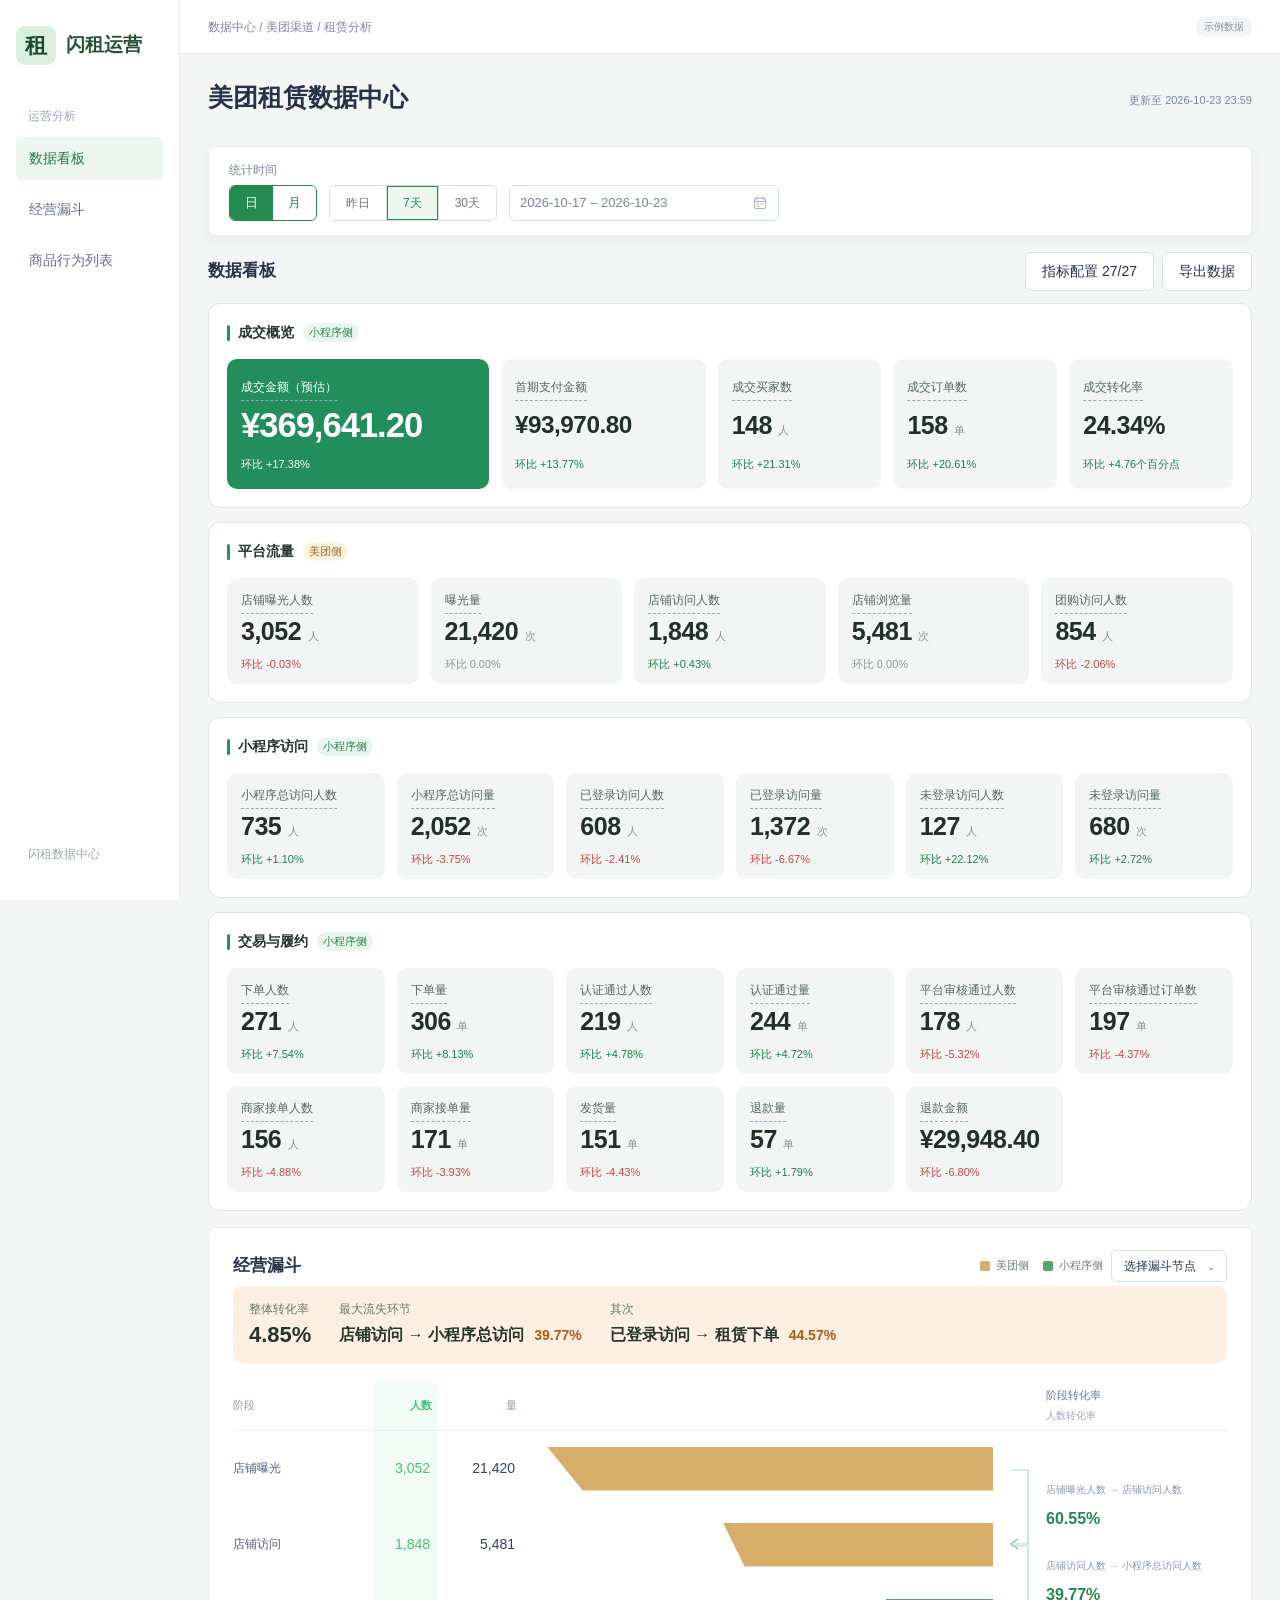
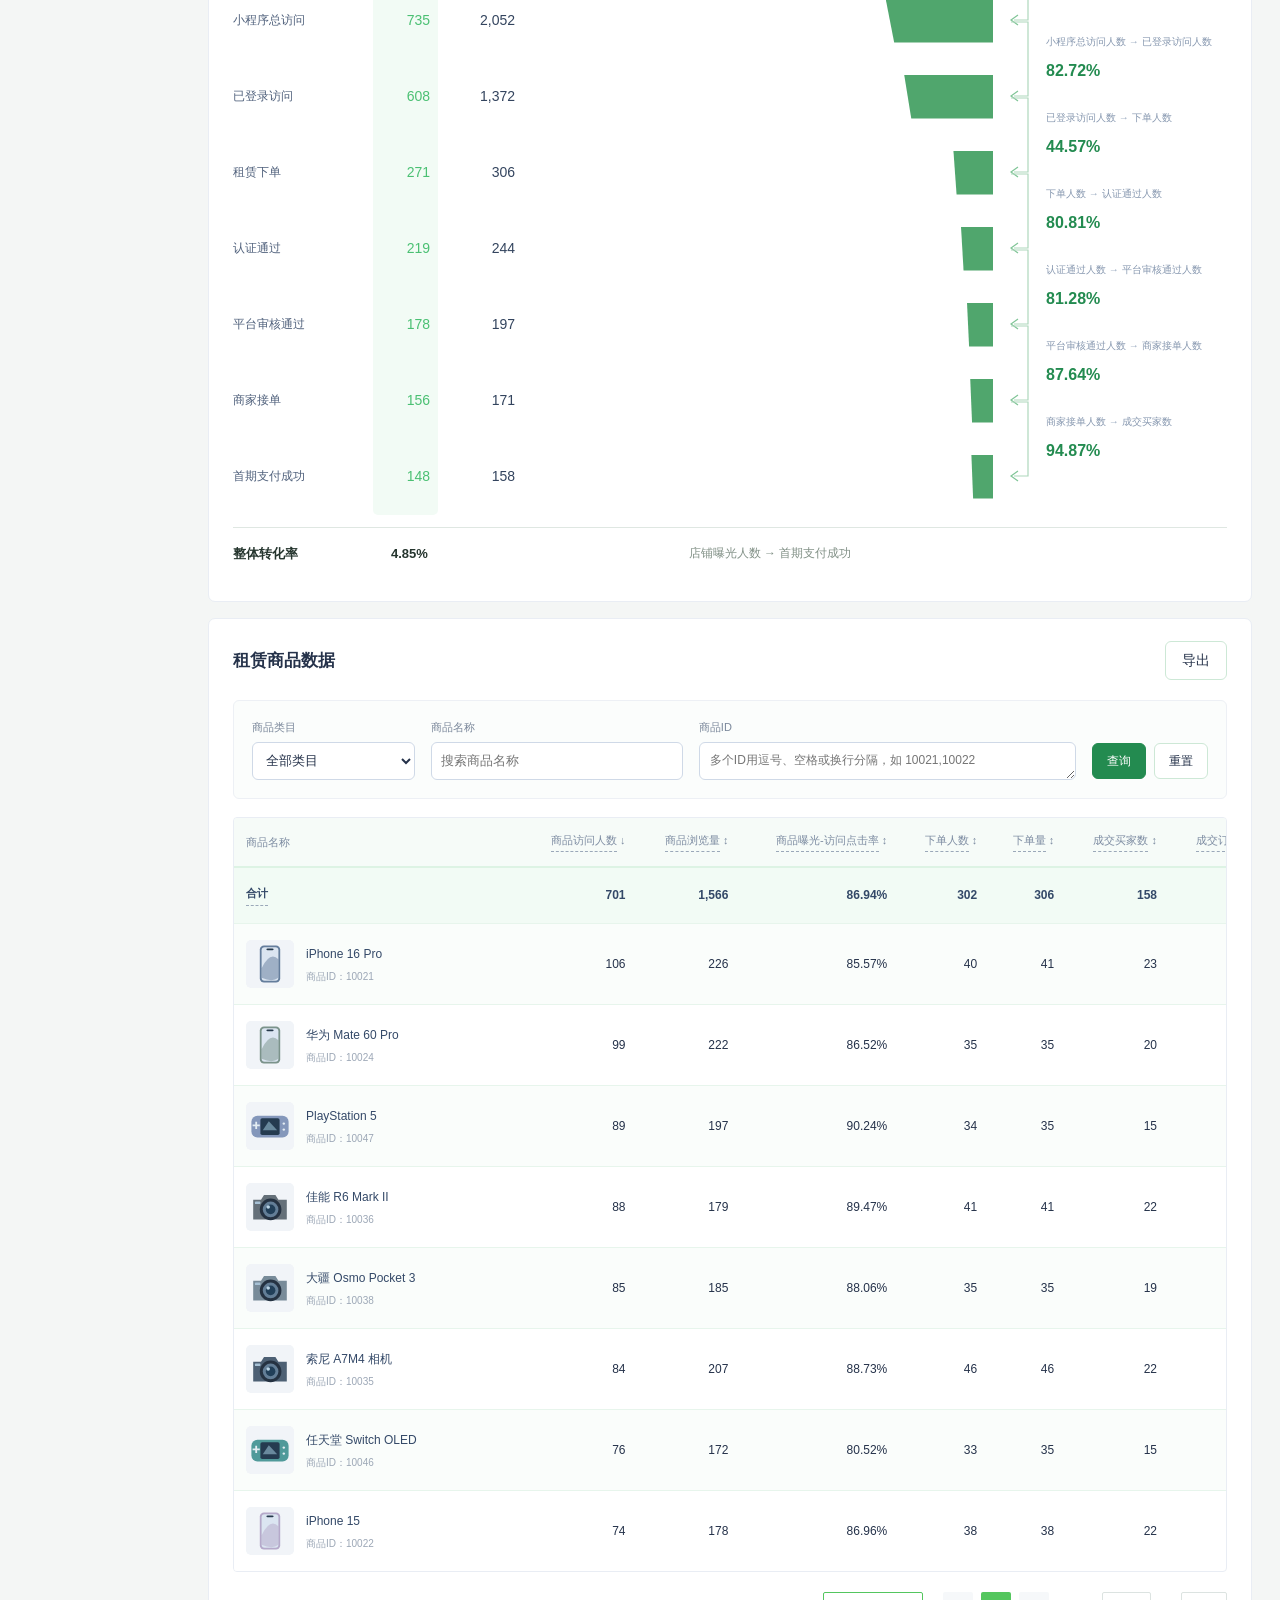
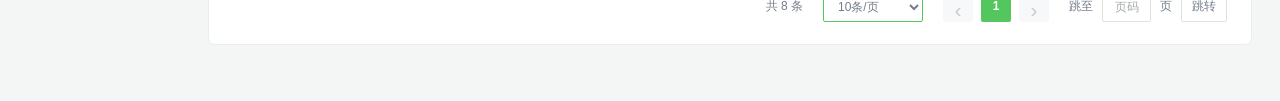
==== index.html @ 3f2a6b36 "Add files via upload" ====
<!doctype html><html lang="zh-CN"><head><meta charset="UTF-8"><meta name="viewport" content="width=device-width,initial-scale=1"><link rel="icon" href="data:,"><title>美团租赁数据中心</title><style>:root{--ink:#1b4429;--muted:#5e7089;--blue:#238b50;--bluebg:#f2faf5;--line:#e1f1e6;--paper:#fff;--bg:#f3faf5;--amber:#946019;--radius:10px}*{box-sizing:border-box}body{margin:0;font-family:-apple-system,BlinkMacSystemFont,"PingFang SC","Microsoft YaHei",sans-serif;background:var(--bg);color:var(--ink);font-size:14px;line-height:1.5}button,input,select{font:inherit;color:inherit}button{cursor:pointer}button:disabled{cursor:not-allowed;opacity:.45}a{color:var(--blue)}button:focus-visible,a:focus-visible,input:focus-visible,select:focus-visible{outline:3px solid #a8e1bc;outline-offset:3px}button{border:1px solid #cde8d6;border-radius:6px;background:white;padding:8px 16px;min-height:36px}button:hover{background:#f3fbf6}button.primary{background:var(--blue);color:white;border-color:var(--blue)}button.primary:hover{background:#1b7040}.link{border:0;background:none;color:var(--blue);padding:4px 6px;min-height:30px}.sidebar{position:fixed;width:180px;inset:0 auto 0 0;background:#194729;color:#c5d1e1;padding:26px 16px;display:flex;flex-direction:column;z-index:5}.brand{display:flex;align-items:center;gap:10px;color:#fff;font-size:19px;font-weight:700;margin-bottom:42px}.brand b{background:#d9efdf;color:#1c4a2c;border-radius:9px;padding:3px 9px;font-size:22px}.side-label{font-size:12px;color:#9fb2ce;margin:0 12px 12px}.sidebar nav{display:flex;flex-direction:column;gap:8px}.sidebar a{color:inherit;text-decoration:none;border-radius:6px;padding:11px 13px}.sidebar a:hover,.sidebar a.active{background:#359555;color:white}.sidebar small{margin-top:auto;padding:12px;color:#afc0d7}.main{margin-left:180px}.topbar{height:64px;background:white;border-bottom:1px solid var(--line);padding:0 32px;display:flex;align-items:center;justify-content:space-between;color:var(--muted)}.pill{display:inline-flex;align-items:center;background:#fff3d6;color:#795316;font-size:12px;border-radius:20px;padding:5px 12px}.blue-pill{background:var(--bluebg);color:var(--blue)}main{max-width:1700px;margin:auto;padding:27px 30px 40px}.page-head{display:flex;align-items:start;justify-content:space-between;gap:20px;margin-bottom:20px}h1{font-size:28px;margin:0 0 5px;font-weight:650;letter-spacing:-.5px}h2{font-size:21px;margin:0;font-weight:650}h3{font-size:15px;margin:0 0 10px}p{margin:5px 0}.muted,.subtitle{color:var(--muted)}.subtitle{font-size:13px}.stamp{text-align:right;font-size:12px;color:var(--muted)}.panel{background:white;border-radius:var(--radius);padding:24px;margin:20px 0;scroll-margin-top:18px;border:1px solid #e8f4ec}.filters{margin-top:0}.filter-grid{display:grid;grid-template-columns:1.45fr 1fr 1fr 1fr 1.4fr;gap:16px}.field{display:flex;flex-direction:column;gap:6px;font-size:12px;color:var(--muted)}.field input,.field select{width:100%;min-width:0;border:1px solid #cfd9e7;background:white;border-radius:6px;min-height:38px;padding:7px 9px;font-size:13px;color:var(--ink)}.date-fields{display:flex;gap:5px;align-items:center}.date-fields input{font-size:12px;padding:7px 5px}.filter-bottom{display:flex;justify-content:space-between;gap:16px;align-items:end;margin-top:16px}.filter-secondary{display:flex;gap:16px;align-items:end;flex-wrap:wrap}.filter-secondary .field{min-width:180px}.actions{display:flex;gap:8px;align-items:center;flex-wrap:wrap}.filter-tip{margin-top:12px;font-size:12px;color:var(--muted)}.quick{display:flex;gap:4px;margin-top:5px}.quick button{min-height:24px;padding:1px 6px;border:0;font-size:11px;color:var(--blue)}.error{color:#b83c39;font-size:13px;min-height:0}.error:empty{display:none}.section-head{display:flex;justify-content:space-between;gap:16px;align-items:start;margin-bottom:17px}.section-controls{display:flex;align-items:center;gap:10px;flex-wrap:wrap}.segmented{display:inline-flex;background:#edf7f0;padding:4px;border-radius:7px;gap:2px}.segmented button{border:0;min-width:78px;padding:5px 11px;background:none;color:var(--muted);font-size:13px}.segmented button[aria-pressed=true]{background:white;color:var(--blue);box-shadow:0 0 0 1px #d1eddb}.compact-select{border:1px solid #d7f0e0;background:#f8fdfa;border-radius:6px;padding:8px;color:var(--blue);font-size:12px}.summary{display:grid;grid-template-columns:repeat(4,1fr);background:#f6fcf8;padding:15px 0;border-radius:7px;margin:15px 0}.summary>div{padding:0 20px;border-right:1px solid var(--line)}.summary>div:last-child{border:0}.label{font-size:12px;color:var(--muted)}.number{font-size:29px;font-weight:650;font-variant-numeric:tabular-nums;margin-top:3px;letter-spacing:-.6px}.number.sm{font-size:18px;letter-spacing:0;line-height:2}.funnel-scroll{overflow-x:auto}.funnel-grid{min-width:850px}.funnel-row{display:grid;grid-template-columns:235px minmax(200px,1fr) 110px 120px 150px;gap:14px;align-items:center;padding:10px 8px;border-radius:5px;width:100%;border:none;text-align:left;background:transparent}.funnel-row:not(.funnel-header){cursor:pointer}.funnel-row:not(.funnel-header):hover{background:#f3fbf6}.funnel-row.hot{background:#fff5e7}.funnel-header{font-size:11px;color:var(--muted);padding-bottom:13px}.step{display:flex;align-items:center;gap:11px}.step i{font-style:normal;background:#eef9f2;border-radius:6px;font-size:11px;font-weight:600;color:#587598;min-width:26px;padding:5px;text-align:center}.step strong{font-size:13px;font-weight:600}.step small{display:block;color:var(--muted);font-size:10px;margin-top:1px}.bar-track{height:30px;background:#eff8f2;border-radius:4px;display:flex;justify-content:center;align-items:center;position:relative}.bar{height:30px;border-radius:4px;background:#40b869;min-width:0;transition:width .2s}.bar.light{background:#d0efdb}.bar-label{position:absolute;font-size:12px;color:white;font-weight:600;pointer-events:none}.bar-label.dark{color:#276f3f}.stat{font-variant-numeric:tabular-nums;font-size:16px;font-weight:600}.rate{font-size:13px;font-variant-numeric:tabular-nums}.loss{color:var(--muted);font-size:12px}.hot .loss{color:var(--amber)}.notes{border-top:1px solid var(--line);margin-top:12px;padding-top:12px;font-size:12px;color:var(--muted)}.notes p{margin:4px 0}.scope{color:var(--blue);background:#f2fbf5;border-radius:5px;padding:8px 12px;font-size:12px;margin:10px 0}.branch{background:#f7fcf9;padding:17px;margin-top:16px;border-radius:7px}.branch-head{display:flex;align-items:center;justify-content:space-between;gap:12px;margin-bottom:10px}.branch-head h3{margin:0}.branch-chain{display:grid;grid-template-columns:repeat(5,1fr);gap:16px}.branch-node{position:relative;padding-right:10px}.branch-node:not(:last-child):after{content:'→';position:absolute;right:0;top:24px;color:#7d98bc}.branch-node small{color:var(--muted);font-size:11px}.branch-node b{font-size:22px;display:block;font-weight:650}.notice{background:#fff6e6;border-radius:6px;padding:14px 17px;color:#805a22;font-size:12px;display:flex;gap:30px;align-items:center}.notice strong{font-size:17px;color:#8c5a13}.notice .left{min-width:300px}.kpis{display:grid;grid-template-columns:repeat(4,1fr);gap:15px}.kpi{padding:4px 0}.platform{background:#f7fcf9;padding:18px;border-radius:7px;margin-bottom:20px}.platform-head{display:flex;justify-content:space-between;gap:20px;margin-bottom:10px}.platform-head h3{margin:0}.internal{grid-template-columns:repeat(5,1fr);margin:12px 0 20px}.kpi button{border:0;background:none;text-align:left;padding:0;min-height:0;color:var(--muted);font-size:12px}.kpi button:hover{text-decoration:underline}.kpi small{font-size:10px;color:var(--muted)}.table-tools{display:flex;align-items:center;justify-content:space-between;gap:12px;margin:16px 0}.table-group{display:flex;border-bottom:1px solid var(--line);gap:20px}.table-group button{border:0;border-radius:0;color:var(--muted);padding:11px 4px;font-size:13px;background:transparent;border-bottom:3px solid transparent}.table-group button[aria-selected=true]{color:var(--blue);border-bottom-color:var(--blue);font-weight:600}.table-scroll{overflow-x:auto;border:1px solid var(--line);border-radius:6px}table{width:100%;border-collapse:collapse;white-space:nowrap;font-size:13px}th{background:#eff9f2;color:#526d8e;text-align:right;font-weight:500;font-size:11px;padding:12px 14px}td{padding:16px 14px;text-align:right;border-top:1px solid #e7f5ec;font-variant-numeric:tabular-nums}th:first-child,td:first-child{text-align:left;position:sticky;left:0;z-index:1;min-width:210px}th:first-child{background:#eff9f2}td:first-child{background:white}tr:nth-child(even) td{background:#fafdfb}tr:hover td{background:#f4fbf6}th button{font-size:inherit;color:inherit;padding:0;min-height:20px;border:0;background:none}th button:hover{background:none;color:var(--blue)}.product-name{font-size:13px;font-weight:550}.product-id{font-size:10px;color:var(--muted);margin-top:3px}.table-footer{display:flex;justify-content:space-between;gap:15px;margin:14px 0;align-items:center;color:var(--muted);font-size:12px}.pagination{display:flex;gap:10px;align-items:center}.pagination button{padding:5px 10px;font-size:12px;min-height:30px}.empty{text-align:center;padding:45px;color:var(--muted);background:#f8fcf9;border-radius:6px}.bottom-notice{padding:15px 20px;background:#eaf8ef;border-radius:8px;font-size:12px;color:#536b89}.bottom-notice strong{display:block;margin-bottom:5px;color:var(--ink)}#toast{position:fixed;bottom:24px;left:50%;transform:translate(-50%,20px);padding:12px 22px;border-radius:8px;background:#1b4a2b;color:white;opacity:0;pointer-events:none;transition:.2s;z-index:20;max-width:90vw}#toast.show{opacity:1;transform:translate(-50%,0)}dialog{width:min(660px,92vw);max-height:85vh;border:none;border-radius:12px;padding:0;box-shadow:0 25px 80px #14372040;color:var(--ink)}dialog::backdrop{background:#153d2366}.dialog-head{padding:20px 24px;border-bottom:1px solid var(--line);display:flex;justify-content:space-between;align-items:center;position:sticky;top:0;background:white}.dialog-head h2{font-size:19px}.dialog-body{padding:22px 24px;font-size:14px}.dialog-body p{margin:8px 0 16px}.dialog-body table{font-size:12px}.dialog-body th,.dialog-body td{position:static!important}.dialog-body ul{padding-left:20px;line-height:1.9}.dialog-footer{padding:15px 24px;border-top:1px solid var(--line);text-align:right}.field-check{display:flex;align-items:center;gap:10px;padding:8px;border-bottom:1px solid var(--line)}.dialog-actions{display:flex;justify-content:end;gap:8px}.badge-soft{background:#eef9f2;border-radius:4px;font-size:11px;padding:2px 6px;color:#587598}.help-link{white-space:nowrap}.demo-warning{font-size:11px;color:var(--muted);text-align:right;margin-top:8px}
@media(min-width:1600px){.funnel-row{grid-template-columns:270px minmax(250px,1fr) 130px 140px 170px;gap:20px}}
@media(max-width:1150px){.filter-grid{grid-template-columns:repeat(3,1fr)}.sidebar{width:152px}.main{margin-left:152px}main{padding:22px 20px}.section-head{flex-wrap:wrap}.filter-bottom{flex-wrap:wrap}.summary{grid-template-columns:repeat(2,1fr);gap:12px}.summary>div:nth-child(2){border:0}.internal{grid-template-columns:repeat(3,1fr)}}
@media(max-width:750px){.sidebar{position:static;width:auto;padding:12px 16px;display:block}.brand{margin:0;font-size:17px}.side-label,.sidebar small{display:none}.sidebar nav{flex-direction:row;margin-top:12px}.sidebar a{padding:6px 10px;font-size:12px}.main{margin:0}.topbar{padding:10px 16px;height:auto;gap:10px;font-size:11px}.topbar .pill{font-size:10px;padding:4px 7px}main{padding:18px 12px}.page-head{display:block}.stamp{text-align:left;margin-top:10px}h1{font-size:24px}.panel{padding:16px}.filter-grid{grid-template-columns:1fr 1fr}.field:first-child{grid-column:1/-1}.filter-secondary{width:100%;display:grid;grid-template-columns:1fr 1fr}.filter-secondary .field{min-width:0;grid-column:auto}.filter-bottom{align-items:stretch}.summary .number{font-size:24px}.summary .number.sm{font-size:15px}.summary>div{padding:0 12px}.branch-chain{display:flex;overflow-x:auto;gap:24px}.branch-node{min-width:140px}.notice{display:block}.notice .left{min-width:0;margin-bottom:10px}.kpis,.internal{grid-template-columns:repeat(2,1fr)}.section-controls{gap:6px}.table-tools{align-items:start;flex-direction:column}.table-group{gap:16px}.table-footer{align-items:start;flex-direction:column}.platform-head{display:block}.page-head .subtitle{font-size:12px}.date-fields input{width:46%}.filter-tip{font-size:11px}}
@media(prefers-reduced-motion:reduce){*{scroll-behavior:auto!important;transition:none!important}}
/* V2.2: independent time filters and one unified product table */
.time-filter-bar{display:flex;justify-content:space-between;align-items:center;gap:18px}.time-caption{font-size:12px;color:var(--muted);margin-bottom:8px}.time-filter-hint{font-size:12px;color:var(--muted);margin:10px 0 0}.date-picker-root{position:relative;display:inline-block;z-index:4;max-width:100%}.date-picker-root:has(.date-popup){z-index:12}.date-control{display:flex;align-items:center;gap:14px}.date-unit{display:flex;border:1px solid #238b50;border-radius:6px;overflow:hidden;flex-shrink:0}.date-unit button{border:0;border-radius:0;color:#238b50;min-width:43px;min-height:34px;padding:6px 12px;background:white;font-size:13px}.date-unit button[aria-pressed=true]{background:#238b50;color:white}.date-trigger{display:flex;align-items:center;justify-content:space-between;gap:20px;min-height:36px;border:1px solid #cde8d6;background:white;padding:7px 10px;font-size:13px;font-weight:400;white-space:nowrap;min-width:310px}.date-trigger:hover{background:white;border-color:#51a874}.date-trigger svg{color:#8b9fc2;flex-shrink:0}.date-popup{position:absolute;left:100px;top:44px;display:flex;width:674px;background:white;border:1px solid #e4eaf2;border-radius:5px;box-shadow:0 8px 25px #19492924;overflow:hidden}.date-shortcuts{width:120px;flex-shrink:0;background:#fafbfc;padding:6px 0}.date-shortcuts button{display:block;width:100%;min-height:35px;text-align:left;border:0;border-radius:0;font-size:12px;padding:8px 16px;background:transparent}.date-shortcuts button:hover,.date-shortcuts button.active{color:#238b50;background:#f0f8f3}.calendar-content{flex:1;min-width:0}.calendar-pair{display:flex}.calendar-month{width:50%;padding:8px 12px 12px}.month-head{height:32px;display:flex;align-items:center;justify-content:space-between;gap:3px;margin-bottom:10px}.month-head strong{font-size:13px;font-weight:500}.month-head button{min-height:24px;min-width:18px;padding:0 4px;border:0;font-size:17px;color:#8ca1c2;background:transparent}.calendar-week,.calendar-grid{display:grid;grid-template-columns:repeat(7,1fr);text-align:center}.calendar-week{font-size:12px;color:#7d8794;margin-bottom:7px}.calendar-week span{padding:3px}.calendar-day{min-height:31px;padding:0;border:0;border-radius:0;background:white;font-size:12px;position:relative}.calendar-day.other{color:#9cacc8}.calendar-day:disabled{background:#f4f5f8;color:#bac4d8;opacity:1}.calendar-day.between{background:#f0faf3}.calendar-day.selected,.month-grid button.selected{background:#238b50;color:white;border-radius:3px}.calendar-day:not(:disabled):hover{background:#e2f2e8;color:#1b7040}.calendar-day.selected:hover{background:#238b50;color:white}.calendar-footer{display:flex;align-items:center;gap:8px;padding:10px 12px;border-top:1px solid #edf0f5}.calendar-hint{font-size:11px;color:#6b7b90;flex:1}.calendar-footer button{font-size:12px;min-height:29px;padding:3px 12px}.calendar-footer .date-confirm{background:#238b50;border-color:#238b50;color:white}.month-select{width:100%;padding:14px 20px}.month-grid{display:grid;grid-template-columns:repeat(4,1fr);gap:10px}.month-grid button{border:0;background:#f7fcf9;font-size:13px}.month-grid button.between{background:#f0faf3}.month-grid button.selected{background:#238b50}.product-filter-form{padding:17px 18px;background:#f7fcf9;border:1px solid var(--line);border-radius:7px;margin:18px 0}.product-filter-grid{display:flex;gap:18px;align-items:end;flex-wrap:wrap}.product-filter-grid .field{min-width:170px;flex:1}.product-filter-grid .product-time{flex:0 0 auto;min-width:0}.product-filter-grid .product-search{min-width:220px}.product-filter-grid .actions{padding-bottom:1px}.product-filter-grid .field .date-unit button{color:#238b50}.product-filter-grid .field .date-unit button[aria-pressed=true]{color:white}.product-filter-form .date-popup{left:0}.product-filter-form .date-trigger{min-width:295px}.product-filter-note{color:var(--muted);font-size:12px;margin-top:12px}.unified-table-tools{display:flex;justify-content:space-between;align-items:center;margin:12px 0;color:var(--muted);font-size:12px}.table-scroll table{min-width:1280px}#products .table-scroll th:first-child,#products .table-scroll td:first-child{box-shadow:3px 0 5px #23623810}#applied{font-size:12px;margin-top:6px}.filters{padding:20px 24px}.product-filter-form .date-control{gap:8px}.dialog-body .mini-funnel{min-width:0}.dialog-body .mini-funnel td:first-child{min-width:0}.dialog-body .mini-funnel th:first-child{min-width:0}
@media(max-width:1150px){.product-filter-grid .product-time{flex:0 0 100%}.date-popup{left:0}.filters{padding:18px}}
@media(max-width:750px){.time-filter-bar{flex-wrap:wrap}.date-control{gap:8px;flex-wrap:wrap}.date-trigger{min-width:0;width:100%;font-size:12px;gap:8px}.date-picker-root{display:block;width:100%}.date-popup{position:fixed;left:12px;right:12px;top:15vh;width:auto;max-height:75vh;overflow:auto;flex-direction:column}.date-shortcuts{width:auto;display:flex;justify-content:space-around;flex-shrink:0}.date-shortcuts button{text-align:center;width:auto;flex:1;padding:8px}.calendar-pair{display:block;max-height:48vh;overflow-y:auto}.calendar-month{width:100%}.calendar-day{min-height:33px}.calendar-footer{position:sticky;bottom:0;background:white}.product-filter-form .date-popup{left:12px}.product-filter-grid{display:block}.product-filter-grid .field{margin-bottom:14px;min-width:0}.product-filter-form .date-trigger{min-width:0}.product-filter-grid .actions{margin-top:12px}.filters{padding:16px}.date-control .date-trigger{flex:1;min-width:0;flex-basis:230px}.calendar-week{margin-bottom:3px}.unified-table-tools{gap:12px;flex-wrap:wrap}}
/* V2.3: paired audience and volume metrics, parallel product branches */
.flow-legend{display:flex;flex-wrap:wrap;gap:12px 24px;align-items:center;font-size:12px;color:var(--muted);border-bottom:1px solid var(--line);padding:0 0 16px}.flow-legend>span{display:flex;align-items:center;gap:7px}.flow-legend>span:last-child{margin-left:auto}.dot{width:7px;height:7px;display:inline-block;border-radius:50%}.dot.blue{background:#4ec175}.dot.amber{background:#d09b42}.business-flow{padding:26px 0 10px;max-width:1120px;margin:auto}.flow-layer{display:grid;grid-template-columns:104px minmax(0,1fr);position:relative;gap:22px;margin-bottom:32px}.layer-index{display:flex;align-items:center;gap:10px;color:#6d7e96;font-size:12px;align-self:start;padding-top:18px}.layer-index b{display:grid;place-items:center;width:28px;height:28px;flex-shrink:0;background:#effaf3;border:1px solid #e0f4e7;border-radius:50%;color:#489f66;font-size:11px;letter-spacing:.5px}.center-node{width:calc(50% - 12px);justify-self:center;position:relative}.journey-card{position:relative;background:#fff;border:1px solid #d9f1e1;border-top:3px solid #49bf71;border-radius:10px;box-shadow:0 4px 16px #27704006;overflow:hidden}.journey-card header{display:flex;align-items:center;justify-content:space-between;gap:8px;padding:14px 17px 9px}.journey-card h3{font-size:15px;margin:0}.source-badge{font-size:10px;color:#667e9d;background:#f0faf3;border-radius:4px;padding:3px 6px;white-space:nowrap}.paired-metrics{display:grid;grid-template-columns:1fr 1fr;padding:0 8px 8px}.paired-metric{border:0;background:transparent;text-align:left;padding:8px 10px;border-radius:6px;min-width:0}.paired-metric+ .paired-metric{border-left:1px solid #e7f5ec;border-radius:0 6px 6px 0}.paired-metric>span{display:block;font-size:12px;color:#60748e}.paired-metric strong{display:block;font-size:30px;line-height:1.4;font-weight:650;font-variant-numeric:tabular-nums;letter-spacing:-.6px;margin-top:4px}.paired-metric em,.overview-pair em,.metric-detail-pair em{font-size:11px;font-weight:400;color:#73839a;font-style:normal;letter-spacing:0}.paired-metric b{font-size:9px;color:#9d6b26;background:#fff0cd;padding:1px 3px;border-radius:3px;font-weight:500}.journey-card footer{background:#f7fcf9;border-top:1px solid #edf7f0;color:#728199;font-size:10px;line-height:1.7;padding:8px 17px;min-height:34px}.connector-above:before,.rental-continue:before{content:'';position:absolute;width:1px;height:32px;left:50%;top:-32px;background:#a9dcba}.connector-above:after,.rental-continue:after,.split-node:after{content:'';position:absolute;top:-6px;left:calc(50% - 3px);width:6px;height:6px;border-right:1px solid #98d4ac;border-bottom:1px solid #98d4ac;transform:rotate(45deg)}.split-nodes,.lower-nodes{display:grid;grid-template-columns:repeat(2,minmax(0,1fr));gap:24px;position:relative;align-items:start}.split-nodes:before{content:'';position:absolute;left:25%;right:25%;height:16px;border-top:1px solid #a9dcba;border-left:1px solid #a9dcba;border-right:1px dashed #cda771;top:-16px}.split-nodes:after{content:'';position:absolute;width:1px;height:16px;left:50%;top:-32px;background:#a9dcba}.split-node,.rental-continue{position:relative;min-width:0}.split-node:nth-child(2):after{border-color:#cda771}.estimated.journey-card{border-color:#e6d4b5;border-top-color:#c8994f;background:#fffdfa}.estimated .source-badge{background:#fff0d8;color:#9b712f}.estimated .paired-metric:hover{background:#fff4df}.estimated.journey-card footer{background:#fff8ec;border-color:#f2e6d1;color:#987744}.formula-link{display:block;border:0;color:#9d6a25;font-size:11px;padding:1px 0;min-height:24px;background:none}.formula-link:hover{background:none;text-decoration:underline}.complete.journey-card{border-top-color:#37978b}.complete .paired-metric strong{color:#267f75}.group-reference{padding:10px 18px;color:#7d705b;font-size:12px;line-height:1.9;max-width:430px}.group-reference h3{margin:9px 0;color:#7c6543;font-size:14px}.estimate-mark{border:1px solid #e5d1ad;color:#977035;font-size:10px;border-radius:4px;padding:3px 7px}.group-reference p{margin:6px 0}.reading-tip{align-self:center;padding-left:18px;font-size:12px;color:#8b98aa;line-height:2}.flow-footnote{padding:12px 15px;background:#f4fbf6;border-radius:6px;color:#687b95;font-size:12px}.overview-grid{display:grid;grid-template-columns:repeat(3,minmax(0,1fr));gap:16px}.overview-tile{border:1px solid var(--line);border-radius:9px;padding:16px}.overview-title{display:flex;justify-content:space-between;gap:8px;align-items:center;margin-bottom:16px}.overview-title h3{font-size:14px;margin:0}.overview-title small{font-size:10px;color:#8795a9}.overview-pair{display:grid;grid-template-columns:1fr 1fr;gap:10px}.overview-pair button{border:0;text-align:left;padding:3px;min-width:0;background:transparent}.overview-pair button:hover{background:#f6fcf8}.overview-pair span{display:block;font-size:11px;color:#6d7e94}.overview-pair strong{display:block;font-size:25px;font-weight:650;letter-spacing:-.5px;font-variant-numeric:tabular-nums;margin-top:5px}.overview-tile.estimated{background:#fffbf3;border-color:#eadabd}.overview-tile.estimated .overview-title small{color:#aa7b36}.estimate-details{border:1px solid #eadabd;border-radius:7px;background:#fffbf4;padding:12px 16px;color:#8b6c3d;margin-top:18px;font-size:12px}.estimate-details summary{cursor:pointer;font-weight:500}.estimate-equations{display:grid;grid-template-columns:1fr 1fr;gap:12px;margin:15px 0}.estimate-equations>div{padding:12px;border-radius:6px;background:#fff4df}.estimate-equations span{display:block;font-size:12px;color:#8c713f}.estimate-equations strong{display:block;margin-top:8px;font-size:17px;font-weight:550;font-variant-numeric:tabular-nums}.flow-matrix-wrap{overflow:auto;margin:20px 0;border:1px solid var(--line);border-radius:7px}.flow-matrix th:first-child,.flow-matrix td:first-child{min-width:155px}.flow-matrix th,.flow-matrix td{padding:16px 12px}.flow-matrix .estimate-row td{background:#fff8ea;color:#946d32}.metric-detail-pair{display:grid;grid-template-columns:1fr 1fr;gap:16px;background:#f6fcf8;padding:16px;border-radius:8px;margin-bottom:20px}.metric-detail-pair small{display:block;color:#6b7f9b}.metric-detail-pair strong{display:block;font-size:30px;margin-top:7px}.dialog-body .mini-funnel{white-space:normal}.dialog-body .mini-funnel td,.dialog-body .mini-funnel th{padding:12px 8px}
@media(max-width:1200px){.flow-layer{grid-template-columns:86px minmax(0,1fr);gap:12px}.center-node{width:60%}.overview-grid{grid-template-columns:repeat(2,minmax(0,1fr))}.journey-card header{flex-wrap:wrap}.paired-metric strong{font-size:27px}.paired-metric>span{font-size:11px}}
@media(max-width:750px){.business-flow{overflow-x:auto;padding:24px 2px 8px}.flow-layer{min-width:630px;grid-template-columns:70px minmax(0,1fr);gap:12px}.layer-index{font-size:10px;gap:6px}.layer-index b{width:23px;height:23px}.center-node{width:55%}.journey-card header{padding:12px}.journey-card h3{font-size:13px}.journey-card footer{padding:8px 12px}.paired-metrics{padding:0 4px 8px}.paired-metric{padding:7px}.paired-metric strong{font-size:25px}.split-nodes,.lower-nodes{gap:16px}.group-reference{padding:6px 12px;font-size:11px}.flow-legend>span:last-child{margin-left:0}.overview-grid{grid-template-columns:1fr}.overview-pair strong{font-size:28px}.estimate-equations{grid-template-columns:1fr}.section-controls .segmented button{min-width:70px}.flow-footnote{font-size:11px}}
/* V2.4: two proportional visual funnels; detailed metrics stay in dashboard */
.dual-funnels{display:grid;grid-template-columns:1fr 1fr;gap:0;padding:24px 0 10px}.visual-funnel{min-width:0;padding:0 20px}.visual-funnel:first-child{border-right:1px solid var(--line);padding-left:0}.visual-funnel:last-child{padding-right:0}.visual-funnel-heading{display:flex;flex-direction:column;gap:5px;margin-bottom:10px}.visual-funnel-heading h3{font-size:16px;margin:0}.visual-funnel-heading span{font-size:11px;color:var(--muted)}.visual-funnel svg{display:block;width:100%;overflow:visible}.funnel-svg-name{font-size:11px;fill:#657791}.funnel-svg-value{font-size:21px;font-weight:650;fill:#236138;font-variant-numeric:tabular-nums}.funnel-svg-unit{font-size:10px;font-weight:400;fill:#7d8da3}.funnel-guide{font-size:10px;fill:#97a6b9}.funnel-leader{fill:none;stroke:#b9dec6;stroke-width:1}.funnel-connect{fill:none;stroke:#b7dec4;stroke-width:1;stroke-dasharray:3 3}.estimated-line{stroke:#c8a566;stroke-dasharray:3 3}.visual-funnel [data-detail]{cursor:pointer;outline:none}.visual-funnel [data-detail]:hover polygon,.visual-funnel [data-detail]:focus-visible polygon{filter:brightness(1.12);stroke:#2c7e48;stroke-width:2}.visual-funnel [data-detail]:hover .funnel-svg-name,.visual-funnel [data-detail]:focus-visible .funnel-svg-name{fill:#39a25d}.visual-funnel [data-detail]:focus-visible .funnel-svg-value{text-decoration:underline}
@media(max-width:1050px){.dual-funnels{gap:16px}.visual-funnel{padding:0 8px}.funnel-svg-name{font-size:12px}.funnel-svg-value{font-size:23px}}
@media(max-width:750px){.dual-funnels{grid-template-columns:1fr;gap:26px}.visual-funnel:first-child{border-right:0;border-bottom:1px solid var(--line);padding-bottom:20px}.visual-funnel,.visual-funnel:last-child{padding-left:0;padding-right:0}.visual-funnel svg{min-width:360px}.visual-funnel{overflow:auto}.funnel-svg-value{font-size:22px}}
/* V2.5: one continuous, paired-metric funnel */
#funnel .section-head{margin-bottom:20px}#funnel .flow-legend{border-bottom:0;padding-bottom:0;font-size:11px;gap:10px 20px}#funnel .flow-footnote{background:none;border-top:1px solid #e9f5ed;border-radius:0;padding:15px 0 0;margin-top:3px;font-size:11px;color:#7c8a9e}.unified-funnel-wrap{width:100%;overflow:auto;padding:15px 0 5px}.unified-funnel{display:block;width:100%;max-width:1140px;margin:0 auto;min-width:720px;font-family:inherit}.unified-stage{cursor:pointer;outline:none}.stage-fill{transition:filter .15s,stroke .15s}.unified-stage:hover .stage-fill,.unified-stage:focus-visible .stage-fill{filter:brightness(.96);stroke:#4bb56f;stroke-width:2}.unified-stage:focus-visible .unified-stage-name{text-decoration:underline}.unified-stage-name{font-size:15px;font-weight:600;fill:#2b7945;letter-spacing:1px}.unified-metric-label{font-size:11px;fill:#54769f}.unified-metric-number{font-size:26px;font-weight:650;fill:#2a7945;font-variant-numeric:tabular-nums;letter-spacing:-.4px}.unified-unit{font-size:11px;font-weight:400;letter-spacing:0}.unified-divider{stroke:#597daf;stroke-opacity:.2;stroke-width:1}.unified-stage[data-detail=order] text,.unified-stage[data-detail=deal] text{fill:white}.unified-stage[data-detail=order] .unified-metric-label,.unified-stage[data-detail=deal] .unified-metric-label{fill:#e9f7ee}.unified-stage[data-detail=order] .unified-divider,.unified-stage[data-detail=deal] .unified-divider{stroke:white;stroke-opacity:.24}.unified-stage.is-estimate .unified-stage-name{fill:#957132;font-size:14px}.unified-stage.is-estimate .unified-metric-label{fill:#9e7e47;font-size:10px}.unified-stage.is-estimate .unified-metric-number{fill:#916b2b;font-size:23px}.unified-stage.is-estimate .unified-divider{stroke:#b28b42}.unified-rail path{stroke:#e5f5ea;stroke-width:1}.unified-rail circle{fill:white;stroke:#dcf2e3;stroke-width:1}.unified-rail text{font-size:11px;fill:#8497b0}.unified-bridges path{fill:none;stroke:#b6e6c6;stroke-width:1.5}.branch-caption path{stroke:#d8c39d;stroke-width:1;stroke-dasharray:3 3}.branch-caption text{font-size:11px;fill:#a19176}.branch-caption .branch-caption-title{font-size:13px;fill:#967a4e;font-weight:500}
@media(min-width:1500px){.unified-funnel{max-width:1040px}}@media(max-width:750px){.unified-funnel-wrap{padding-top:14px}.unified-funnel{min-width:690px}#funnel .flow-legend>span:last-child{width:100%;font-size:10px}.unified-stage-name{font-size:16px}.unified-metric-label{font-size:12px}.unified-stage.is-estimate .unified-metric-label{font-size:11px}}
/* V2.6: proportional product split and per-stage rates */
.area-control{display:flex;align-items:center;gap:8px;margin-left:auto;color:#7c8a9e}.area-control .segmented{padding:2px}.area-control .segmented button{font-size:11px;min-width:68px;min-height:28px;padding:3px 8px}.funnel-rate{cursor:pointer;outline:none}.rate-caption{font-size:11px;fill:#8293aa}.rate-pair{font-size:12px;fill:#7a8da6}.rate-pair tspan:not(.rate-separator){fill:#359656;font-weight:650;font-size:14px;font-variant-numeric:tabular-nums}.rate-separator{fill:#c0cbda}.estimate-rate .rate-caption{fill:#a48a5f}.estimate-rate .rate-pair tspan:not(.rate-separator){fill:#9b7536}.funnel-rate:hover rect,.funnel-rate:focus-visible rect{fill:#f0faf3}.funnel-rate:focus-visible rect{stroke:#72cb90;stroke-width:1}.rate-formula{background:#f5fbf7;border-radius:7px;padding:15px 18px;margin:12px 0}.rate-formula small{display:block;color:#73859c}.rate-formula strong{display:block;color:#359555;font-size:25px;margin-top:5px}.rate-formula p{font-size:12px;line-height:1.9;margin-bottom:0}@media(max-width:750px){.area-control{margin-left:0;flex-wrap:wrap}.unified-funnel{min-width:780px}}
/* V2.7: operational reporting layout */
:root{--blue:#238b50;--bluebg:#f3fbf6;--ink:#25324a;--muted:#7a879a;--line:#e8ecf3;--bg:#f5f6f9}.sidebar{background:#fff;color:#64718a;border-right:1px solid #e9edf3}.brand{color:#245133}.sidebar a:hover,.sidebar a.active{background:#f2faf5;color:#50c176}.sidebar small,.side-label{color:#9aa5b6}.topbar{height:54px;padding:0 28px;font-size:12px}.topbar .pill{background:#f2f4f8;color:#8993a3;font-size:10px;padding:3px 8px}main{padding:25px 28px 40px}.page-head{align-items:center;margin-bottom:24px}h1{font-size:25px;letter-spacing:0}h2{font-size:17px}.panel{padding:22px 24px;border-radius:7px;box-shadow:none;border:1px solid #e9edf4;margin:16px 0}.section-head{align-items:center;margin-bottom:18px}.section-controls button:not(.info-button){font-size:12px;min-height:32px;padding:5px 12px}.info-button{display:inline-grid;place-items:center;width:16px;height:16px;min-height:16px;padding:0;border:1px solid #b6c0ce;border-radius:50%;font-size:10px;line-height:1;color:#98a5b8;margin-left:6px;vertical-align:2px;font-weight:500}.info-button:hover{color:#238b50;border-color:#238b50;background:#f5fcf8}.filters{padding:18px 24px}.time-caption{display:none}.stamp{font-size:11px}.stamp .link{font-size:11px}.overview-grid{grid-template-columns:repeat(6,minmax(0,1fr));gap:0;border:1px solid var(--line);border-radius:5px;padding:18px 0}.overview-tile{border:0;border-right:1px solid var(--line);border-radius:0;padding:0 18px}.overview-tile:last-child{border-right:0}.overview-title{margin-bottom:14px;gap:4px}.overview-title h3{font-size:12px;font-weight:600}.overview-title small{font-size:9px}.overview-pair{display:flex;flex-direction:column;gap:12px}.overview-pair button{padding:0;border-radius:3px}.overview-pair span{font-size:10px;color:#8792a4}.overview-pair strong{font-size:22px;line-height:1.2;margin-top:5px;font-weight:600;letter-spacing:0}.overview-pair em{font-size:9px}.overview-tile.estimated{background:transparent;border-color:var(--line)}.overview-tile.estimated .overview-title small{color:#b48d46}.compact-flow-scroll{overflow-x:auto}.compact-flow{min-width:740px}.compact-flow-head,.compact-flow-row{display:grid;grid-template-columns:270px minmax(190px,1fr) 210px;column-gap:24px;align-items:center}.compact-flow-head{min-height:50px;border-bottom:1px solid #edf0f6;margin-bottom:10px;font-size:11px;color:#919aac}.flow-data{display:grid;grid-template-columns:120px 65px 85px;align-items:center}.flow-data>span:not(:first-child){text-align:right}.flow-data .flow-label{font-size:12px;text-align:left;border:0;background:none;padding:0;min-height:30px;color:#50617c;display:flex;align-items:center;gap:6px}.flow-label:hover{color:#238b50}.flow-number{font-size:14px;font-weight:500;color:#33445e;font-variant-numeric:tabular-nums}.compact-flow-row{min-height:66px;position:relative}.flow-plot{display:flex;justify-content:flex-end;align-items:center;height:100%;padding:5px 0}.flow-band{height:52px;border:0;border-radius:0;padding:0;clip-path:polygon(0 0,100% 0,100% 100%,18px 100%);min-height:0;transition:filter .15s}.flow-band:hover{filter:brightness(.94)}.band-one{background:#67ca89}.band-two{background:#7ed29b}.band-four{background:#afe3c1}.band-five{background:#cdedd8}.band-one:hover{background:#67ca89}.band-two:hover{background:#7ed29b}.band-four:hover{background:#afe3c1}.band-five:hover{background:#cdedd8}.flow-band:focus-visible{outline:none;filter:brightness(.8)}.split-flow-row{min-height:114px}.split-flow-data .flow-data{height:55px}.split-flow-rates .compact-rate{height:55px}.split-band{height:100px;display:flex;clip-path:polygon(0 0,100% 0,100% 100%,18px 100%);overflow:hidden}.split-band button{border:0;border-radius:0;padding:8px 2px;min-width:0;display:flex;align-items:center;justify-content:center;flex-direction:column;gap:6px;overflow:hidden}.split-rental{background:#98dbaf;color:#2c7d48}.split-group{background:#f3e2bd;color:#97732b;border-left:3px solid white!important}.split-rental:hover{background:#89d5a3}.split-group:hover{background:#edd7aa}.split-band span{font-size:11px;white-space:nowrap}.split-band small{font-size:12px;font-weight:550;white-space:nowrap;font-variant-numeric:tabular-nums}.estimate-chip{font-size:9px;padding:1px 4px;background:#fff5df;border-radius:3px;color:#aa8644;white-space:nowrap}.flow-rate-cell{position:relative}.compact-rate{display:block;position:relative;width:100%;padding:6px 8px 6px 14px;border:0;border-left:1px solid #dff0e5;border-radius:0;text-align:left;background:transparent;min-height:52px}.compact-rate:before{content:'';position:absolute;top:0;left:-8px;width:8px;border-top:1px solid #dff0e5}.compact-rate:after{content:'';position:absolute;bottom:0;left:-8px;width:8px;border-top:1px solid #dff0e5}.compact-rate:hover{background:#f8fdfa}.compact-rate>span{display:block;color:#97a2b2;font-size:10px;margin-bottom:5px}.compact-rate>div,.rate-head>div{display:grid;grid-template-columns:1fr 1fr;gap:15px}.compact-rate strong{font-size:14px;font-weight:550;color:#425577;font-variant-numeric:tabular-nums}.compact-rate.estimated-rate strong{color:#a18650}.rate-head{padding:0 8px 0 14px}.rate-head>span{display:block;margin-bottom:5px;color:#667b99}.rate-head>div{font-size:10px;color:#9ba5b5}.rate-origin{padding-left:14px;color:#bdc6d4}.product-filter-form{padding:0;background:none;border:0;margin:20px 0}.product-filter-grid{gap:14px}.product-filter-grid .field{font-size:11px;min-width:145px}.product-filter-grid .product-search{min-width:180px}.product-filter-grid .product-time{min-width:0}.product-filter-form .date-trigger{min-width:270px;font-size:12px}.unified-table-tools{margin:15px 0 10px;font-size:11px}.table-scroll{border-radius:4px;border-color:#e9edf4}.table-scroll table{min-width:1420px}.table-scroll th{background:#f6fbf8;font-size:11px;color:#7c8ba1;padding:14px 12px}.table-scroll td{font-size:12px;padding:16px 12px}.table-scroll th:first-child,.table-scroll td:first-child{min-width:245px}.table-scroll th:first-child{background:#f6fbf8}.product-cell{display:flex;align-items:center;gap:12px}.product-cell img{width:48px;height:48px;object-fit:cover;border-radius:5px;background:#f3f5f8;flex-shrink:0}.product-cell .product-name{border:0;padding:0;min-height:22px;color:#344968;background:none;text-align:left;font-size:12px;font-weight:500}.product-cell .product-name:hover{color:#238b50}.product-id{font-size:10px;color:#9ca7b6;margin-top:4px}.product-amount-detail{display:flex;justify-content:space-between;padding:18px 0;font-size:14px}.product-amount-detail strong{color:#238b50;font-size:22px}.table-footer{margin-bottom:0}#products .section-head{margin-bottom:0}#funnel .section-head{margin-bottom:4px}
@media(max-width:1350px){.overview-grid{grid-template-columns:repeat(3,minmax(0,1fr));padding:0}.overview-tile{padding:16px 20px}.overview-tile:nth-child(3){border-right:0}.overview-tile:nth-child(-n+3){border-bottom:1px solid var(--line)}.overview-pair{display:grid;grid-template-columns:1fr 1fr;gap:12px}.overview-title{margin-bottom:10px}.overview-pair strong{font-size:23px}.product-filter-grid .product-time{flex:0 0 100%}}@media(max-width:900px){.panel{padding:18px}.compact-flow-head,.compact-flow-row{column-gap:18px}.overview-tile{padding:15px}.page-head{margin-bottom:18px}}@media(max-width:750px){main{padding:18px 12px}.sidebar{border-bottom:1px solid #e8ecf3}.overview-grid{grid-template-columns:1fr 1fr}.overview-tile{border-right:1px solid var(--line)!important;border-bottom:1px solid var(--line)}.overview-tile:nth-child(2n){border-right:0!important}.overview-tile:nth-last-child(-n+2){border-bottom:0}.overview-pair{display:flex;gap:10px}.overview-pair strong{font-size:22px}.product-filter-grid .product-time{margin-bottom:14px}.product-filter-form .date-trigger{min-width:0}.product-filter-grid .product-search{min-width:0}.section-controls{gap:8px}.flow-panel .section-head{gap:12px}.page-head .stamp{text-align:left;margin-top:8px}.product-filter-grid .field{min-width:0}.page-head{display:block}}
@media(max-width:750px){.compact-flow{min-width:410px}.compact-flow-head,.compact-flow-row{grid-template-columns:190px minmax(55px,1fr) 126px;column-gap:9px}.flow-data{grid-template-columns:90px 45px 55px}.flow-data .flow-label{font-size:10px;gap:3px}.flow-number{font-size:12px}.compact-flow-head{font-size:9px}.compact-rate{padding-left:8px;padding-right:0}.compact-rate strong{font-size:11px}.compact-rate>span{font-size:9px;white-space:nowrap}.compact-rate>div,.rate-head>div{gap:4px}.rate-head{padding-left:8px;padding-right:0}.rate-head>div{font-size:9px}.split-band span{font-size:9px}.split-band small{font-size:9px}.split-band button{padding:4px 0;gap:5px}.flow-band{clip-path:polygon(0 0,100% 0,100% 100%,10px 100%)}.split-band{clip-path:polygon(0 0,100% 0,100% 100%,10px 100%)}.estimate-chip{font-size:8px;padding:1px 2px}.flow-plot{padding:5px 0}.flow-band{height:48px}.compact-flow-row{min-height:64px}}
/* V2.8: one query scope, paired column emphasis and between-stage arrows */
.global-filter-grid{display:grid;grid-template-columns:minmax(390px,1.7fr) minmax(140px,.65fr) minmax(180px,1fr);gap:16px;align-items:end}.global-time .date-control{gap:10px}.global-time .date-trigger{min-width:290px}.global-filter-grid .field{font-size:11px}.global-filter-grid .id-search{grid-column:1/3}.global-filter-grid textarea{display:block;resize:vertical;min-height:38px;max-height:110px;border:1px solid #cfd9e7;border-radius:6px;padding:8px 10px;background:white;font:inherit;font-size:12px;color:var(--ink);line-height:1.6;width:100%}.global-filter-grid .actions{justify-content:flex-end;padding-bottom:1px;gap:8px}.global-filter-grid .actions button{font-size:12px;padding:7px 14px}.filter-status-row{display:flex;justify-content:space-between;gap:15px;margin-top:13px;font-size:11px;color:#8793a6}.filter-status-row #filterStatus{color:#ba8b3f}.filter-id-hint{font-size:11px;color:#b56b35;margin-top:8px}.filter-id-hint:empty{display:none}.metric-help{font-style:normal;font-size:10px;color:#a4afbf}.overview-pair button:hover .metric-help{color:#238b50}#metricTooltip{position:fixed;z-index:100;max-width:min(320px,calc(100vw - 16px));padding:11px 14px;border-radius:6px;background:#244d32;color:#fff;font-size:12px;line-height:1.7;box-shadow:0 6px 24px #244d3225;pointer-events:none}#metricTooltip[hidden]{display:none}.metric-column-toggle{border:0;border-radius:5px 5px 0 0;background:transparent;font-size:11px;min-height:42px;padding:4px 6px;color:#8a97aa;text-align:right;white-space:nowrap}.metric-column-toggle[aria-pressed=true]{color:#49bf71;background:#f2faf5;font-weight:600}.compact-flow .continuous-row{height:76px;min-height:76px}.continuous-row>.flow-data{height:100%}.continuous-row .flow-number{height:100%;display:flex;align-items:center;justify-content:flex-end;padding:0 8px}.compact-flow-head .flow-data{height:100%;align-items:stretch}.compact-flow-head .flow-data>span:first-child{display:flex;align-items:center}.selected-uv .flow-data>.uv-col,.selected-pv .flow-data>.pv-col{background:#f2fbf5;color:#4bc073}.compact-flow-head{margin-bottom:0}.continuous-row .flow-label{padding-right:8px}.continuous-row:last-child .flow-number{border-radius:0 0 5px 5px}.continuous-row .flow-rate-cell{height:76px;position:relative}.transition-rate{position:absolute;top:50%;left:0;width:100%;height:76px;z-index:2;background:transparent;border:0;border-radius:4px;padding:12px 0 8px 29px;text-align:left;min-height:0}.transition-rate:hover{background:#f9fdfa}.transition-rate svg{position:absolute;left:-7px;top:0;width:24px;height:76px;overflow:visible;fill:none;stroke:#aed8bc;stroke-width:1.2}.transition-rate .arrow-tip{stroke:#80c597}.transition-label{display:block;font-size:10px;color:#8697af;margin-bottom:6px;white-space:nowrap}.transition-label b{font-weight:400;color:#9aaac0}.transition-values{display:grid;grid-template-columns:1fr 1fr;gap:6px}.transition-values strong{display:block;font-size:13px;font-weight:550;font-variant-numeric:tabular-nums;padding:3px 4px;border-radius:3px;color:#697e9f}.selected-uv .transition-values>.uv-col,.selected-pv .transition-values>.pv-col{background:#f2fbf5;color:#4bc073}.rate-head{padding-left:29px}.rate-head>div{gap:6px}.band-three,.band-three:hover{background:#98dbaf}.unavailable-band,.unavailable-band:hover{background:repeating-linear-gradient(135deg,#edf0f6 0,#edf0f6 5px,#e5eaf2 5px,#e5eaf2 7px)}.detail-product-head{display:flex;align-items:center;gap:12px;margin-bottom:24px}.detail-product-head img{border-radius:6px}.detail-product-head strong{font-size:14px}.detail-product-head small{display:block;font-size:11px;color:#91a0b4;margin-top:6px}.detail-section-title{font-size:14px;margin:24px 0 12px}.detail-metrics{display:grid;grid-template-columns:repeat(2,minmax(0,1fr));border:1px solid #e7f6ec;border-radius:7px;overflow:hidden}.detail-metrics>div{padding:16px 18px;border-right:1px solid #e7f6ec;border-bottom:1px solid #e7f6ec}.detail-metrics>div:nth-child(2n){border-right:0}.detail-metrics>div:nth-last-child(-n+2){border-bottom:0}.detail-metrics span{font-size:12px;color:#7b8ca3;display:block}.detail-metrics strong{display:block;font-size:23px;font-weight:600;margin-top:7px;font-variant-numeric:tabular-nums}.deal-metrics{background:#f9fdfa}.deal-metrics strong{color:#53c379}.detail-metrics small{font-size:10px;display:block;color:#8a9ab1;margin-top:4px}.dialog-body .detail-formula{font-size:11px;color:#8a9ab1;margin-top:12px}
@media(max-width:1200px){.global-filter-grid{grid-template-columns:1fr 1fr}.global-time{grid-column:1/-1}.global-filter-grid .id-search{grid-column:1/-1}.global-filter-grid .actions{grid-column:1/-1;justify-content:flex-start}}@media(max-width:750px){.global-filter-grid{gap:12px}.global-time .date-control{gap:8px}.global-time .date-trigger{min-width:0}.global-filter-grid .id-search{grid-column:1/-1}.global-filter-grid textarea{font-size:11px}.filter-status-row{flex-wrap:wrap;gap:6px}.metric-column-toggle{font-size:9px;padding:3px 2px;min-height:38px}.continuous-row .flow-number{padding:0 4px}.transition-rate{padding-left:16px;left:0}.transition-rate svg{left:-8px;width:19px}.transition-label{font-size:8px}.transition-values{gap:1px}.transition-values strong{font-size:10px;padding:3px 1px}.rate-head{padding-left:16px}.transition-label b{font-size:10px}}
/* V2.9: actual metric widths, full-cell switching and dotted metric tips */
.continuous-row .flow-number{border:0;min-height:76px;border-radius:0;background:transparent;font:inherit;font-size:14px;font-weight:500;text-align:right;cursor:pointer}.selected-uv .continuous-row .uv-col,.selected-pv .continuous-row .pv-col{background:#f2fbf5;color:#4bc073}.transition-values [data-area]{cursor:pointer}.flow-plot{cursor:pointer}.flow-plot .flow-band{display:block;min-width:0;min-height:0;border:0;clip-path:polygon(0 0,100% 0,100% 100%,8% 100%);pointer-events:none;transition:width .25s ease}.plot-basis{font-size:10px;color:#8999af;text-align:right}.plot-unavailable{font-size:10px;color:#aab4c3;white-space:nowrap}.rental-mode-label{display:flex;align-items:center;gap:8px;font-size:11px;color:#8493a9}.rental-mode-label select{font-size:12px;border:1px solid #dcefe2;border-radius:5px;padding:6px 9px;background:white;color:#536c92}.funnel-estimate-note{font-size:10px;color:#9b8a66;margin-top:12px}.metric-dotted{display:inline-block!important;width:fit-content;border-bottom:1px dashed #9ba8b9;padding-bottom:3px;cursor:help;line-height:1.5}.overview-pair button:hover .metric-dotted{border-color:#238b50;color:#238b50}.overview-grid{grid-template-columns:repeat(4,minmax(0,1fr));padding:0}.overview-tile{padding:18px 20px;border-right:1px solid var(--line);border-bottom:1px solid var(--line)}.overview-tile:nth-child(3){border-right:1px solid var(--line)}.overview-tile:nth-child(4){border-right:0}.overview-tile:nth-child(n+5){border-bottom:0}.overview-tile:nth-child(-n+3){border-bottom:1px solid var(--line)}.overview-pair{display:grid;grid-template-columns:1fr 1fr;gap:15px}.overview-pair strong{font-size:21px}.overview-title{margin-bottom:14px}.overview-title h3{font-size:12px;white-space:nowrap}.deal-overview{grid-column:span 2}.deal-overview .overview-pair{grid-template-columns:repeat(4,minmax(0,1fr))}.deal-overview .overview-pair strong{font-size:20px}.overview-title small{white-space:nowrap}.overview-tile.estimated{background:#fffdf8}
@media(max-width:1350px){.overview-grid{grid-template-columns:repeat(2,minmax(0,1fr))}.overview-tile:nth-child(2n){border-right:0}.overview-tile:nth-child(2n+1){border-right:1px solid var(--line)}.overview-tile:nth-child(n+5){border-bottom:1px solid var(--line)}.overview-tile.deal-overview{border-right:0;border-bottom:0}}@media(max-width:750px){.continuous-row .flow-number{font-size:12px}.overview-pair{display:grid;grid-template-columns:1fr;gap:12px}.overview-tile{padding:15px}.overview-title h3{font-size:11px}.deal-overview .overview-pair{grid-template-columns:repeat(2,minmax(0,1fr));gap:20px}.deal-overview .overview-pair strong{font-size:22px}.overview-tile:nth-last-child(-n+2){border-bottom:1px solid var(--line)}.overview-tile.deal-overview{border-bottom:0}.rental-mode-label{font-size:10px;gap:5px}.rental-mode-label select{font-size:10px;padding:6px}.plot-basis{font-size:8px}.flow-panel .section-head{align-items:center}.funnel-estimate-note{font-size:9px}.plot-unavailable{font-size:8px}}

/* V3.1: independent product filters above the table */
.time-filter-bar{display:flex;align-items:end;justify-content:space-between;gap:12px;flex-wrap:wrap}.time-filter-bar .time-scope{flex-basis:100%;color:#8793a6;font-size:11px}.product-filter-form{margin:20px 0 18px;padding:18px;background:#fbfdfc;border:1px solid #edf0f5;border-radius:6px}.product-filter-form .filter-status-row{min-height:17px}.product-filter-form .date-trigger{min-width:0}.product-filter-form .field{min-width:0}@media(max-width:750px){.time-filter-bar .global-time{width:100%}.product-filter-form{padding:14px}.product-filter-form .global-filter-grid{grid-template-columns:minmax(0,1fr) minmax(0,1fr)}}

/* V3.2: hovering any metric cell highlights its entire column. */
.compact-flow .metric-column-toggle:hover{background:transparent}
.compact-flow.selected-uv .metric-column-toggle.uv-col,
.compact-flow.selected-pv .metric-column-toggle.pv-col{background:#f2fbf5}
@media (hover:hover){
 .compact-flow:has([data-area="0"]:hover) .flow-data>.uv-col,
 .compact-flow:has([data-area="0"]:hover) .transition-values>.uv-col,
 .compact-flow:has([data-area="1"]:hover) .flow-data>.pv-col,
 .compact-flow:has([data-area="1"]:hover) .transition-values>.pv-col{background:#e5f6eb;color:#40b869}
 .compact-flow .transition-rate:has([data-area]:hover){background:transparent}
}

/* V3.3: date on the first row, product fields on the second row. */
.product-filter-form .rental-product-filter-grid{grid-template-columns:minmax(130px,.65fr) minmax(170px,1fr) minmax(260px,1.5fr) auto;align-items:end}
.rental-product-filter-grid>.global-time{grid-column:1/-1}
.product-filter-form .rental-product-filter-grid>.id-search{grid-column:auto}
.product-filter-form .rental-product-filter-grid>.actions{grid-column:auto;flex-wrap:nowrap}
.product-filter-form .filter-status-row:has(#filterStatus:empty){display:none}
.table-scroll .product-total>th,.table-scroll .product-total>td{background:#f2fbf5;border-top:2px solid #ddf3e4;font-weight:600;white-space:nowrap;color:#344968;padding:17px 12px}
.table-scroll .product-total>th{text-align:left;position:sticky;left:0;z-index:1}
.table-scroll th .metric-dotted{white-space:nowrap}
@media(max-width:1100px){.product-filter-form .rental-product-filter-grid{grid-template-columns:minmax(110px,.7fr) minmax(150px,1fr) minmax(200px,1.4fr)}.product-filter-form .rental-product-filter-grid>.actions{grid-column:1/-1;justify-content:flex-end}}
@media(max-width:650px){.product-filter-form .rental-product-filter-grid{grid-template-columns:repeat(2,minmax(0,1fr))}.product-filter-form .rental-product-filter-grid>.id-search{grid-column:1/-1}}

/* V3.7: prioritize deal metrics and reserve room for currency amounts. */
#overviewGrid{grid-template-columns:repeat(3,minmax(0,1fr))}
#overviewGrid>.overview-tile{border-right:1px solid var(--line);border-bottom:1px solid var(--line)}
#overviewGrid>.overview-tile:nth-child(3n+1){border-right:0}
#overviewGrid>.overview-tile:nth-last-child(-n+3){border-bottom:0}
#overviewGrid>.deal-overview{grid-column:1/-1;background:#f9fdfa;border-right:0;border-bottom:1px solid var(--line);padding:24px}
#overviewGrid .deal-overview .overview-title h3{font-size:14px}
#overviewGrid .deal-overview .overview-pair{grid-template-columns:minmax(300px,2fr) repeat(3,minmax(125px,1fr));align-items:center;gap:24px}
#overviewGrid .deal-overview .overview-pair>button{min-width:0}
#overviewGrid .deal-overview .deal-amount-feature{grid-column:1;grid-row:1;padding-right:26px;border-right:1px solid #def4e6}
#overviewGrid .deal-overview .deal-amount-feature strong{font-size:36px;line-height:1.35;color:#238b50;white-space:nowrap;letter-spacing:-.5px}
#overviewGrid .deal-overview .overview-pair strong{white-space:nowrap}
#products .table-scroll .amount-column{min-width:190px;white-space:nowrap;padding-left:22px;padding-right:22px}
.deal-metrics .detail-amount-feature{grid-column:1/-1;grid-row:1;border-right:0;border-bottom:1px solid #e7f6ec;padding:22px}
.deal-metrics .detail-amount-feature strong{font-size:34px;white-space:nowrap}
.deal-metrics>div:nth-child(2){border-right:1px solid #e7f6ec}
.deal-metrics>div:last-child{border-right:0}
@media(max-width:1150px){#overviewGrid .deal-overview .overview-pair{grid-template-columns:repeat(3,minmax(0,1fr));gap:22px}#overviewGrid .deal-overview .deal-amount-feature{grid-column:1/-1;grid-row:1;border-right:0;border-bottom:1px solid #def4e6;padding:0 0 20px}}
@media(max-width:750px){#overviewGrid{grid-template-columns:repeat(2,minmax(0,1fr))}#overviewGrid>.overview-tile{border-right:1px solid var(--line);border-bottom:1px solid var(--line)}#overviewGrid>.overview-tile:nth-child(2n+1){border-right:0}#overviewGrid>.overview-tile:nth-last-child(-n+2){border-bottom:0}#overviewGrid>.deal-overview{padding:20px;border-right:0;border-bottom:1px solid var(--line)}#overviewGrid .deal-overview .deal-amount-feature strong{font-size:clamp(26px,6vw,36px)}#overviewGrid .deal-overview .overview-pair strong{font-size:20px}#overviewGrid .deal-overview .overview-pair{gap:18px 12px}.deal-metrics .detail-amount-feature strong{font-size:28px}}

/* V3.8: unified green accent theme */
:root{--blue:#238b50;--bluebg:#edf7f0;--bg:#f5f7f5}
.band-one,.band-one:hover{background:#238b50}.band-two,.band-two:hover{background:#48a56c}.band-three,.band-three:hover{background:#78bb91}.band-four,.band-four:hover{background:#a4d1b4}.band-five,.band-five:hover{background:#c9e4d2}
.sidebar a.active,.sidebar a:hover{background:#edf7f0;color:#237a47}
button.primary:hover{background:#1b7040;border-color:#1b7040}
#overviewGrid>.deal-overview,.deal-metrics{background:#f3faf5}
#overviewGrid .deal-overview .deal-amount-feature strong,.deal-metrics strong{color:#238b50}
input[type=checkbox]{accent-color:#238b50}

/* V4.0: white background for the deal overview. */
#overviewGrid>.deal-overview{background:#fff}

/* V4.3: size each dashboard group for its metric count. */
#overviewGrid{display:grid;grid-template-columns:repeat(9,minmax(0,1fr));gap:12px;border:0;padding:0;background:transparent}
#overviewGrid>.overview-tile{grid-column:span 2;border:1px solid #e4ebe6;border-radius:7px;padding:18px;background:#fff;min-width:0}
#overviewGrid>.overview-tile:nth-child(n){border:1px solid #e4ebe6}
#overviewGrid>.deal-overview{grid-column:1/-1;padding:22px 24px;order:0}
#overviewGrid>.metric-exposure{order:1}#overviewGrid>.metric-shop{order:2}#overviewGrid>.metric-rental{order:3}#overviewGrid>.metric-order{order:4}
#overviewGrid>.metric-group{grid-column:span 1;order:5}
#overviewGrid .overview-pair{grid-template-columns:repeat(2,minmax(0,1fr));gap:14px}
#overviewGrid .overview-pair button{min-width:0}
#overviewGrid .overview-pair strong{white-space:nowrap;font-size:23px}
#overviewGrid .metric-group .overview-pair{grid-template-columns:minmax(0,1fr)}
#overviewGrid .overview-title{margin-bottom:16px}
#overviewGrid .deal-overview .overview-pair{grid-template-columns:minmax(300px,2fr) repeat(3,minmax(120px,1fr));gap:24px}
#overviewGrid .deal-overview .deal-amount-feature strong{font-size:36px}
@media(max-width:1450px){
 #overviewGrid{grid-template-columns:repeat(10,minmax(0,1fr))}
 #overviewGrid>.metric-exposure,#overviewGrid>.metric-shop{grid-column:span 4}
 #overviewGrid>.metric-group{grid-column:span 2;order:3}
 #overviewGrid>.metric-rental,#overviewGrid>.metric-order{grid-column:span 5;order:4}
}
@media(max-width:1150px){#overviewGrid .deal-overview .overview-pair{grid-template-columns:repeat(3,minmax(0,1fr));gap:22px}#overviewGrid .deal-overview .deal-amount-feature{grid-column:1/-1;grid-row:1}}
@media(max-width:750px){
 #overviewGrid{grid-template-columns:repeat(2,minmax(0,1fr));gap:10px}
 #overviewGrid>.overview-tile:nth-child(n){grid-column:1/-1;padding:17px}
 #overviewGrid>.metric-group{display:flex;align-items:center;justify-content:space-between;gap:20px;order:5}
 #overviewGrid .metric-group .overview-title{margin:0}
 #overviewGrid .metric-group .overview-pair{text-align:right}
 #overviewGrid .metric-group .overview-pair button{text-align:right}
 #overviewGrid .overview-pair strong{font-size:23px}
 #overviewGrid .deal-overview .overview-pair{gap:18px 12px}
 #overviewGrid .deal-overview .overview-pair strong{font-size:20px}
 #overviewGrid .deal-overview .deal-amount-feature strong{font-size:clamp(26px,6vw,36px)}
}

/* V4.4: two compact single-metric cards alongside four paired groups. */
@media(min-width:1451px){#overviewGrid{grid-template-columns:repeat(10,minmax(0,1fr))}#overviewGrid>.metric-rentalEstimated{grid-column:span 1;order:6}}
#overviewGrid .metric-rentalEstimated .overview-pair{grid-template-columns:minmax(0,1fr)}
@media(min-width:751px) and (max-width:1450px){#overviewGrid>.metric-rental,#overviewGrid>.metric-order{grid-column:span 4}#overviewGrid>.metric-rentalEstimated{grid-column:span 2;order:6}}
@media(max-width:750px){#overviewGrid>.metric-rentalEstimated{display:flex;align-items:center;justify-content:space-between;gap:20px;order:6}#overviewGrid .metric-rentalEstimated .overview-title{margin:0}#overviewGrid .metric-rentalEstimated .overview-pair button{text-align:right}}

/* V5.3: keep the shared date control available while scrolling. */
:root{--sticky-filter-height:90px}
#globalTimeBar{position:sticky;top:0;z-index:40;isolation:isolate;background:#fff;padding:14px 20px;box-shadow:0 4px 12px rgba(29,62,42,.06);align-items:center}
#globalTimeBar .global-time{margin:0}
#dashboard,#funnel,#products{scroll-margin-top:calc(var(--sticky-filter-height) + 16px)}
@media(max-width:750px){#globalTimeBar{padding:12px;top:0}#globalTimeBar .date-control{margin:0}}

/* V5.4: visible date shortcuts and a supplementary people-only estimate row. */
.date-quick{display:inline-flex;border:1px solid #d5e3d9;border-radius:5px;overflow:hidden;flex-shrink:0}
.date-quick button{border:0;border-right:1px solid #d5e3d9;border-radius:0;min-height:34px;padding:5px 16px;font-size:12px;color:#6b7b70;background:#fff}
.date-quick button:last-child{border-right:0}
.date-quick button[aria-pressed=true]{background:#edf7f0;color:#238b50;box-shadow:inset 0 0 0 1px #238b50}
.date-quick button:hover{background:#f0f8f3}
#globalTimeBar .global-time{width:100%}#globalTimeBar .date-control{flex-wrap:wrap;justify-content:flex-start;gap:12px}
#globalTimeBar .date-trigger{min-width:270px;flex:0 1 auto}
.reference-tag{font-size:9px;color:#82918a;font-weight:400;border:1px dashed #a6bdb0;border-radius:3px;padding:1px 4px;white-space:nowrap}
.reference-flow-row .flow-label{color:#6c8375}
.flow-plot .reference-band{background:#f1f7f3;border:1px dashed #7eae90;clip-path:none;height:42px}
.reference-flow-row .metric-inapplicable{font-size:11px;color:#9aa69e}
.skip-reference-rate{display:flex;flex-direction:column;justify-content:center}
.skip-reference-rate:hover{background:transparent}
@media(max-width:750px){.date-quick button{padding:5px 12px}#globalTimeBar .date-control{gap:8px}#globalTimeBar .date-trigger{flex:1 1 250px;min-width:0}.reference-tag{font-size:8px;padding:0 2px}.reference-flow-row .flow-label{flex-wrap:wrap;gap:1px}.reference-flow-row .metric-inapplicable{font-size:9px}.transition-label{white-space:normal}.reference-flow-row .flow-plot .reference-band{height:38px}}

.skip-reference-rate .transition-label{white-space:normal;line-height:1.5}

/* V5.5: show only the selected conversion metric and a solid estimate band. */
.transition-values.single-rate{display:block}
.transition-values.single-rate strong{display:inline-block;font-size:16px;color:#238b50;font-weight:600;background:transparent;padding:3px 0}
.rate-head>div{display:block}
.flow-plot .band-estimated{background:#61b380;border:0;clip-path:polygon(0 0,100% 0,100% 100%,8% 100%);height:52px}
.reference-flow-row .flow-label{color:#50617c}
@media(max-width:750px){.transition-values.single-rate strong{font-size:13px}.flow-plot .band-estimated{height:48px}}

/* V5.9: allow metric-specific rate labels to wrap. */
.transition-label{white-space:normal;line-height:1.45}

/* V6.0: compact cards for expanded operational metrics. */
#overviewGrid{grid-template-columns:repeat(4,minmax(0,1fr));gap:12px}
#overviewGrid>.overview-tile:nth-child(n){grid-column:span 1;order:initial;border:1px solid #e4ebe6;border-radius:7px;background:#fff;min-width:0}
#overviewGrid>.deal-overview:nth-child(n){grid-column:1/-1;order:initial}
#overviewGrid .overview-pair{grid-template-columns:repeat(2,minmax(0,1fr))}
#overviewGrid .metric-group .overview-pair,#overviewGrid .metric-rentalEstimated .overview-pair,#overviewGrid .metric-unlogged .overview-pair,#overviewGrid .metric-accept .overview-pair,#overviewGrid .metric-ship .overview-pair{grid-template-columns:minmax(0,1fr)}
#overviewGrid .deal-overview .overview-pair{grid-template-columns:minmax(300px,2fr) repeat(3,minmax(120px,1fr))}
@media(max-width:1150px){#overviewGrid{grid-template-columns:repeat(2,minmax(0,1fr))}#overviewGrid .deal-overview .overview-pair{grid-template-columns:repeat(3,minmax(0,1fr))}}
@media(max-width:750px){#overviewGrid>.overview-tile:nth-child(n){grid-column:span 1;display:block;padding:15px}#overviewGrid>.deal-overview:nth-child(n){grid-column:1/-1}#overviewGrid .metric-group .overview-title,#overviewGrid .metric-rentalEstimated .overview-title{margin-bottom:16px}#overviewGrid .metric-group .overview-pair,#overviewGrid .metric-rentalEstimated .overview-pair{text-align:left}#overviewGrid .metric-group .overview-pair button,#overviewGrid .metric-rentalEstimated .overview-pair button{text-align:left}#overviewGrid .overview-pair{grid-template-columns:1fr;gap:12px}#overviewGrid .deal-overview .overview-pair{grid-template-columns:repeat(3,minmax(0,1fr))}}

/* V6.2: compact grouped metrics and source-aware funnel. */
#overviewGrid.overview-grid{display:grid;grid-template-columns:repeat(2,minmax(0,1fr));gap:10px;background:none;border:0;padding:0}
.dash-group{border:1px solid #e3ebe5;border-radius:6px;padding:14px 16px;background:#fff;min-width:0}
.dash-deal,.dash-group:last-child{grid-column:1/-1}
.dash-group-head{display:flex;align-items:center;gap:8px;margin-bottom:12px}
.dash-group-head h3{font-size:13px;font-weight:600;margin:0;color:#31463b}
.dash-source,.source-badge{font-style:normal;font-size:10px;font-weight:500;line-height:1.4;padding:2px 6px;border-radius:4px;white-space:nowrap}
.platform-badge{background:#fff3de;color:#986a25}
.mini-badge{background:#eaf6ed;color:#29834c}
.dash-metric-grid{display:grid;grid-template-columns:repeat(auto-fit,minmax(125px,1fr));gap:14px 18px}
.dash-metric{display:block;min-width:0;border:0;background:transparent;padding:0;text-align:left;min-height:0}
.dash-metric:hover{background:transparent}.dash-metric>span{display:block;font-size:11px;color:#7a8a80}
.dash-metric strong{display:block;font-variant-numeric:tabular-nums;color:#253b2d;font-size:20px;line-height:1.25;margin-top:5px;white-space:nowrap}
.dash-metric strong em{font-size:10px;color:#8c9a91;font-style:normal;font-weight:400}
.deal-grid{grid-template-columns:minmax(240px,1.8fr) repeat(3,minmax(110px,1fr));align-items:end}
.dash-amount strong{font-size:30px;color:#238b50}
.funnel-options{display:flex;align-items:center;gap:8px}
#funnelSettings{position:relative}
#funnelSettings summary{list-style:none;cursor:pointer;border:1px solid #d7e4da;border-radius:5px;padding:6px 12px;font-size:12px;background:white;min-height:32px;display:flex;align-items:center;gap:12px}
#funnelSettings summary::-webkit-details-marker{display:none}
#funnelSettings[open] summary{border-color:#48a56c;color:#238b50}
.funnel-option-panel{position:absolute;z-index:12;right:0;top:calc(100% + 6px);width:250px;padding:12px;background:#fff;border:1px solid #dfe9e1;border-radius:6px;box-shadow:0 8px 24px #203a2920}
.funnel-option-title{font-size:12px;font-weight:600;margin:0 4px 8px}
.funnel-option-panel label{display:flex;align-items:center;gap:8px;padding:7px 4px;cursor:pointer;font-size:12px}
.funnel-option-panel label:hover{background:#f4f9f5}.funnel-option-panel label input{accent-color:#238b50}
.funnel-option-panel label small{margin-left:auto;color:#95a399;font-size:10px}
.funnel-option-foot{border-top:1px solid #edf1ee;margin-top:5px;padding:9px 4px 0;font-size:10px;color:#87958b}
.compact-flow .flow-data{grid-template-columns:140px 65px 85px}
.compact-flow-head,.compact-flow-row{grid-template-columns:290px minmax(150px,1fr) 210px}
.continuous-row .flow-label{gap:5px;flex-wrap:wrap;line-height:1.3}
.flow-plot .band-platform{background:#d7ae69}.flow-plot .band-mini{background:#50a66d}
.flow-plot .band-platform,.flow-plot .band-mini{height:44px}
.continuous-row .transition-label{font-size:10px}
@media(max-width:1050px){#overviewGrid.overview-grid{grid-template-columns:1fr}.dash-deal,.dash-group:last-child{grid-column:auto}.deal-grid{grid-template-columns:repeat(4,minmax(0,1fr))}.dash-amount{grid-column:span 1}.dash-amount strong{font-size:24px}}
@media(max-width:750px){.dash-group{padding:12px}.dash-metric-grid{grid-template-columns:repeat(2,minmax(0,1fr));gap:12px}.deal-grid{grid-template-columns:repeat(2,minmax(0,1fr))}.dash-amount{grid-column:1/-1}.dash-amount strong{font-size:27px}.dash-metric strong{font-size:19px}.compact-flow{min-width:510px}.compact-flow-head,.compact-flow-row{grid-template-columns:210px minmax(70px,1fr) 150px;column-gap:8px}.compact-flow .flow-data{grid-template-columns:110px 45px 55px}.source-badge{font-size:9px;padding:1px 4px}.flow-plot .band-platform,.flow-plot .band-mini{height:40px}.funnel-option-panel{width:225px}}

/* V6.3: one source legend for the funnel. */
.funnel-legend{display:flex;align-items:center;gap:14px;color:#708078;font-size:11px;white-space:nowrap}
.funnel-legend span{display:flex;align-items:center;gap:6px}
.funnel-legend i{display:inline-block;width:10px;height:10px;border-radius:2px}
.funnel-legend .legend-platform{background:#d7ae69}.funnel-legend .legend-mini{background:#50a66d}
@media(max-width:750px){#funnel .section-head{flex-wrap:wrap;gap:10px}.funnel-options{flex-wrap:wrap}.funnel-legend{gap:10px}}

/* V6.4: make review and merchant acceptance names readable. */
.continuous-row .flow-label span{white-space:normal;line-height:1.4}

/* V7.0: compact period comparisons on each reporting module. */
.period-change{display:block;font-size:10px;line-height:1.35;font-weight:400;color:#89978e;white-space:nowrap;margin-top:4px}
.dash-metric .period-change{color:#89978e;font-size:10px}
.continuous-row .flow-number{flex-direction:column;justify-content:center;align-items:flex-end;gap:2px}
.continuous-row .flow-number .period-change{font-size:9px;margin:0;line-height:1.2}
.transition-values.single-rate .period-change{font-size:9px;white-space:normal;margin-top:0}
.table-scroll td .period-change{font-size:10px;margin-top:5px;color:#89978e}
@media(max-width:750px){.continuous-row .flow-number .period-change{font-size:8px;letter-spacing:-.3px}.dash-metric .period-change{font-size:9px}}

/* V7.1: comparison colours indicate direction; signs remain visible. */
.period-change.change-up,.dash-metric .period-change.change-up,.table-scroll td .period-change.change-up{color:#16834a}
.period-change.change-down,.dash-metric .period-change.change-down,.table-scroll td .period-change.change-down{color:#c44444}
.period-change.change-neutral,.dash-metric .period-change.change-neutral,.table-scroll td .period-change.change-neutral{color:#89978e}

/* V7.6: grouped overview cards, following the supplied reference. */
body{background:#f4f6f5}
#dashboard.panel{background:transparent;border:0;padding:0}
#dashboard>.section-head{align-items:center;margin-bottom:12px}
#overviewGrid.overview-grid{display:grid;grid-template-columns:minmax(0,1fr);gap:14px;background:transparent;border:0;padding:0}
#overviewGrid .dash-group{grid-column:1/-1;border:1px solid #dfe6e2;border-radius:12px;background:#fff;padding:18px}
#overviewGrid .dash-group-head{height:22px;display:flex;align-items:center;gap:9px;margin:0 0 15px}
#overviewGrid .dash-group-head h3{font-size:14px;color:#25352e;display:flex;align-items:center;gap:8px}
#overviewGrid .dash-group-head h3:before{content:'';width:3px;height:16px;border-radius:2px;background:#22945d}
#overviewGrid .dash-source{border-radius:20px;font-size:11px}
#overviewGrid .dash-metric-grid{display:grid;grid-template-columns:repeat(6,minmax(0,1fr));gap:12px;align-items:stretch}
#overviewGrid .dash-platform .dash-metric-grid{grid-template-columns:repeat(5,minmax(0,1fr))}
#overviewGrid .dash-deal .deal-grid{grid-template-columns:minmax(260px,1.52fr) repeat(3,minmax(0,1fr))}
#overviewGrid .dash-metric{display:grid;grid-template-rows:20px 35px 18px;align-content:center;justify-items:start;gap:3px;min-width:0;min-height:106px;padding:13px 14px;border:0;border-radius:10px;background:#f3f5f4;text-align:left;transition:background .15s}
#overviewGrid .dash-metric:hover{background:#eaf0ec}
#overviewGrid .dash-metric .metric-dotted{font-size:12px;color:#55665e;line-height:19px;max-width:100%;white-space:nowrap}
#overviewGrid .dash-metric strong{font-size:25px;font-weight:650;color:#232f29;line-height:35px;margin:0;white-space:nowrap;font-variant-numeric:tabular-nums;letter-spacing:-.5px}
#overviewGrid .dash-metric strong em{font-size:11px;color:#84958b;letter-spacing:0}
#overviewGrid .dash-metric .period-change{font-size:11px;line-height:18px;margin:0;letter-spacing:0}
#overviewGrid .dash-deal .dash-metric{min-height:130px;grid-template-rows:20px 48px 18px}
#overviewGrid .dash-deal .dash-metric strong{line-height:48px}
#overviewGrid .dash-deal .dash-amount{grid-column:auto;background:#228e5c}
#overviewGrid .dash-deal .dash-amount:hover{background:#197d4e}
#overviewGrid .dash-deal .dash-amount strong{font-size:clamp(26px,2.7vw,40px);color:#fff;line-height:48px;letter-spacing:-1px}
#overviewGrid .dash-deal .dash-amount .metric-dotted,#overviewGrid .dash-deal .dash-amount .period-change{color:#fff}
.funnel-insights{display:flex;flex-wrap:wrap;gap:12px 28px;align-items:start;background:#fdf0e3;border-radius:10px;padding:14px 16px;margin:0 0 18px;color:#24352a}
.funnel-insights span{display:block;font-size:12px;color:#68776d;margin-bottom:3px}
.insight-overall strong{font-size:22px;line-height:28px}
.funnel-insights .insight-stage{flex:0 1 auto;max-width:100%;border:0;padding:0;background:transparent;text-align:left;min-height:0}
.insight-stage>div{display:flex;gap:10px;align-items:baseline;flex-wrap:wrap}
.insight-stage strong{font-size:16px;line-height:28px}
.insight-stage b{font-size:14px;color:#b45b13}
@media(max-width:1250px){#overviewGrid .dash-metric-grid{grid-template-columns:repeat(3,minmax(0,1fr))}#overviewGrid .dash-platform .dash-metric-grid{grid-template-columns:repeat(5,minmax(0,1fr))}#overviewGrid .dash-deal .deal-grid{grid-template-columns:repeat(3,minmax(0,1fr))}#overviewGrid .dash-deal .dash-amount{grid-column:1/-1;min-height:116px}}
@media(max-width:900px){#overviewGrid .dash-platform .dash-metric-grid{grid-template-columns:repeat(3,minmax(0,1fr))}}
@media(max-width:600px){#overviewGrid .dash-group{padding:14px}#overviewGrid .dash-metric-grid,#overviewGrid .dash-platform .dash-metric-grid,#overviewGrid .dash-deal .deal-grid{grid-template-columns:repeat(2,minmax(0,1fr))}#overviewGrid .dash-metric{padding:12px 10px}#overviewGrid .dash-deal .dash-metric:last-child{grid-column:1/-1}#overviewGrid .dash-metric .metric-dotted{font-size:11px}#overviewGrid .dash-metric strong{font-size:23px}.funnel-insights{gap:12px 20px}}

/* V7.7: give both amount metrics room in the transaction overview. */
#overviewGrid .dash-deal .deal-grid{grid-template-columns:minmax(245px,1.6fr) minmax(185px,1.25fr) repeat(3,minmax(110px,1fr))}
#overviewGrid .dash-deal .dash-metric:nth-child(2) strong{font-size:clamp(21px,1.9vw,28px)}
@media(max-width:1250px){#overviewGrid .dash-deal .deal-grid{grid-template-columns:repeat(6,minmax(0,1fr))}#overviewGrid .dash-deal .dash-metric{grid-column:span 2}#overviewGrid .dash-deal .dash-metric:nth-child(-n+2){grid-column:span 3}}
@media(max-width:600px){#overviewGrid .dash-deal .deal-grid{grid-template-columns:repeat(2,minmax(0,1fr))}#overviewGrid .dash-deal .dash-metric{grid-column:auto}#overviewGrid .dash-deal .dash-metric:nth-child(-n+2),#overviewGrid .dash-deal .dash-metric:last-child{grid-column:1/-1}}

/* V7.8: overall conversion summary aligned with the funnel columns. */
.funnel-overall{display:grid;grid-template-columns:290px minmax(150px,1fr) 210px;align-items:center;column-gap:24px;min-width:740px;border-top:1px solid #dfe7e2;margin-top:12px;padding:16px 0;color:#25352e;font-size:13px}
.funnel-overall strong{font-weight:600}
.funnel-overall b{padding-left:18px;font-variant-numeric:tabular-nums}
.funnel-overall>span{text-align:center;font-size:12px;color:#829187}
.funnel-overall:focus-visible{outline:2px solid #238b50;outline-offset:2px}

.funnel-overall-value{display:grid;grid-template-columns:140px 150px;align-items:center}
.funnel-overall>span{grid-column:2;justify-self:center;width:100%;overflow-wrap:anywhere}
@media(max-width:750px){.funnel-overall{grid-template-columns:210px minmax(70px,1fr) 150px;column-gap:8px;min-width:510px}.funnel-overall-value{grid-template-columns:110px 100px}}

/* Immediate comparison tooltips with a full-width hover target. */
#metricTooltip{max-width:min(380px,calc(100vw - 16px));white-space:pre-line}
#overviewGrid .dash-metric .period-change{justify-self:stretch;min-height:24px;padding:3px 0;cursor:help;position:relative;z-index:1;text-decoration:underline dotted;text-underline-offset:4px;text-decoration-color:currentColor}
#overviewGrid .dash-metric .period-change:focus-visible{outline:2px solid #238b50;outline-offset:2px;border-radius:3px}

/* Ring comparisons display values only, without explanatory tooltips. */
#overviewGrid .dash-metric .period-change{cursor:default;text-decoration:none}

/* Configurable dashboard indicators */
#overviewGrid.dashboard-filtered .dash-metric-grid,#overviewGrid.dashboard-filtered .dash-platform .dash-metric-grid,#overviewGrid.dashboard-filtered .dash-deal .deal-grid{grid-template-columns:repeat(auto-fit,minmax(165px,1fr))}
#overviewGrid.dashboard-filtered .dash-deal .dash-metric:nth-child(n){grid-column:auto}
#overviewGrid.dashboard-filtered .dash-deal .dash-amount{min-width:0}
.config-toolbar{display:flex;justify-content:space-between;align-items:center;padding-bottom:14px;border-bottom:1px solid #e8eeea;color:#526459}
.config-toolbar>div{display:flex;gap:8px}.config-text{border:0;padding:3px 5px;min-height:26px;color:#238b50;background:transparent;font-size:12px}
.config-groups{display:grid;gap:18px;padding:18px 0 4px}.config-group-title{display:flex;align-items:center;justify-content:space-between;margin-bottom:10px;color:#253b2d}.config-group-title strong{font-size:14px}
.config-options{display:grid;grid-template-columns:repeat(3,minmax(0,1fr));gap:12px 14px}.config-options label,.config-footer label{display:flex;align-items:center;gap:8px;color:#46584e;font-size:13px;cursor:pointer}.config-options input,.config-footer input{accent-color:#238b50;width:16px;height:16px;margin:0;flex:none}
.config-footer{display:flex;align-items:center;justify-content:space-between;gap:14px}.config-footer>div{display:flex;gap:8px}
@media(max-width:600px){.config-options{grid-template-columns:repeat(2,minmax(0,1fr))}.config-footer{flex-wrap:wrap}}

#closeDialog{display:grid;place-items:center;width:34px;height:34px;min-height:34px;padding:0;border:0;background:transparent;color:#87958c;font-size:24px;line-height:1;font-weight:400}
#closeDialog:hover{background:#f0f5f1;color:#238b50}

.prototype-pagination{--pp-green:#54c65e;display:flex;align-items:center;justify-content:flex-end;gap:20px;flex-wrap:wrap;color:#737d8b;font-size:12px;line-height:1.4;padding-top:20px}.prototype-pagination button,.prototype-pagination input,.prototype-pagination select{font:inherit;box-sizing:border-box;border-radius:2px;height:30px;min-height:30px;box-shadow:none;background:#fff;color:#737d8b;border:1px solid #dce3e1;margin:0}.prototype-pagination .pp-size{width:100px;padding:3px 10px;border-color:var(--pp-green);cursor:pointer}.prototype-pagination .pp-pages{display:flex;align-items:center;gap:8px}.prototype-pagination .pp-page,.prototype-pagination .pp-arrow{display:grid;place-items:center;min-width:30px;padding:3px 8px;border:0}.prototype-pagination .pp-arrow{background:#f5f7f9;font-size:21px;font-weight:300}.prototype-pagination .pp-page.is-current{background:var(--pp-green);color:#fff;font-weight:550}.prototype-pagination .pp-page:not(.is-current):hover{background:#edf9ee;color:#38a542}.prototype-pagination .pp-arrow:hover:not(:disabled){background:#edf9ee;color:#38a542}.prototype-pagination button:disabled,.prototype-pagination input:disabled{color:#c5cbd3;background:#f6f8fa;opacity:1;cursor:not-allowed}.prototype-pagination .pp-page.is-current:disabled{background:#e9edf0;color:#a2acb6}.prototype-pagination .pp-jump{display:flex;align-items:center;gap:9px}.prototype-pagination .pp-input{width:49px;text-align:center;padding:4px}.prototype-pagination .pp-jump button{padding:3px 10px}.prototype-pagination .pp-jump button:hover:not(:disabled){background:#f2faf3;border-color:#94d99a}.prototype-pagination .pp-input::placeholder{color:#a2aba9}.prototype-pagination .pp-input[aria-invalid=true]{border-color:#d59358}.prototype-pagination .pp-ellipsis{color:#b0b8c2;padding:0 2px}.prototype-pagination :focus-visible{outline:2px solid #83d68c;outline-offset:2px}.pp-error{color:#b57b44;font-size:11px;line-height:1.5;text-align:right;margin:8px 0 0}.pp-error:empty{display:none}@media(max-width:650px){.prototype-pagination{justify-content:flex-start;gap:12px 16px}.prototype-pagination .pp-jump{margin-left:0}.pp-error{text-align:left}}
</style></head><body>
<aside class="sidebar"><div class="brand"><b>租</b>闪租运营</div><div class="side-label">运营分析</div><nav aria-label="模块导航"><a class="active" href="#dashboard">数据看板</a><a href="#funnel">经营漏斗</a><a href="#products">商品行为列表</a></nav><small>闪租数据中心</small></aside>
<div class="main"><header class="topbar"><span>数据中心 / 美团渠道 / 租赁分析</span><span class="pill">示例数据</span></header><main>
<div class="page-head"><div><h1>美团租赁数据中心</h1></div><div class="stamp">更新至 2026-10-23 23:59</div></div>
<div id="globalTimeBar" class="panel filters time-filter-bar" role="region" aria-label="全局时间筛选"><div class="field global-time"><span>统计时间</span><div id="globalDate"></div></div></div>
<section class="panel" id="dashboard"><div class="section-head"><h2>数据看板</h2><div class="actions"><button type="button" id="configureDashboard">指标配置</button><button type="button" id="exportDashboard">导出数据</button></div></div><div id="overviewGrid" class="overview-grid"></div></section>
<section class="panel flow-panel" id="funnel"><div class="section-head"><h2>经营漏斗</h2><div class="funnel-options"><div class="funnel-legend" aria-label="数据来源图例"><span><i class="legend-platform"></i>美团侧</span><span><i class="legend-mini"></i>小程序侧</span></div><details id="funnelSettings"><summary>选择漏斗节点 <span aria-hidden="true">⌄</span></summary><div id="funnelNodeOptions" class="funnel-option-panel"></div></details></div></div><div id="flowContent"></div></section>
<section class="panel" id="products"><div class="section-head"><div><h2>租赁商品数据</h2></div><div class="actions"><button id="exportProducts">导出</button></div></div><form id="productFilters" class="product-filter-form"><div class="global-filter-grid rental-product-filter-grid"><label class="field">商品类目<select id="category"><option value="all">全部类目</option><option>手机</option><option>摄影器材</option><option>游戏设备</option></select></label><label class="field">商品名称<input type="search" id="search" placeholder="搜索商品名称" autocomplete="off"></label><label class="field id-search">商品ID<textarea id="productIds" rows="1" placeholder="多个ID用逗号、空格或换行分隔，如 10021,10022" aria-describedby="idHint"></textarea></label><div class="actions"><button class="primary" type="submit">查询</button><button type="button" id="resetFilters">重置</button></div></div><div class="filter-status-row"><span id="filterStatus" role="status"></span></div><div id="idHint" class="filter-id-hint" aria-live="polite"></div></form><div id="tableWrap" class="table-scroll"></div><div id="productPagination"></div></section>
</main></div>
<dialog id="dialog" aria-labelledby="dialogTitle"><div class="dialog-head"><h2 id="dialogTitle"></h2><button id="closeDialog" aria-label="关闭弹窗">×</button></div><div class="dialog-body" id="dialogBody"></div><div class="dialog-footer" id="dialogFooter"></div></dialog><div id="toast" role="status" aria-live="polite"></div>
<div id="metricTooltip" role="tooltip" hidden></div><script>class RentalDatePicker {
 constructor(root,{label,onChange}){
  this.root=root;this.label=label;this.onChange=onChange;this.unit='day';this.value={start:'2026-10-17',end:'2026-10-23',preset:'近7天'};this.opened=false;this.view=new Date(Date.UTC(2026,9,1));this.draft={...this.value};this.picking=false;this.render();
 }
 date(d){return d.toISOString().slice(0,10)}
 parse(s){return new Date(s+'T00:00:00Z')}
 shift(s,n){const d=this.parse(s);d.setUTCDate(d.getUTCDate()+n);return this.date(d)}
 endMonth(s){const d=this.parse(s);return this.date(new Date(Date.UTC(d.getUTCFullYear(),d.getUTCMonth()+1,0)))}
 emit(){this.onChange({...this.value,unit:this.unit})}
 setDefault(emit=true){this.unit='day';this.value={start:'2026-10-17',end:'2026-10-23',preset:'近7天'};this.opened=false;this.render();if(emit)this.emit()}
 preset(name){let start,end='2026-10-23';if(this.unit==='day'){if(name==='昨天')start=end;else start=this.shift(end,name==='近7天'?-6:-29)}else{if(name==='本月')start='2026-10-01';if(name==='上月'){start='2026-09-01';end='2026-09-30'}if(name==='近3月')start='2026-08-01'}this.value={start,end,preset:name};this.opened=false;this.render();this.emit()}
 open(){document.querySelectorAll('.date-picker-root').forEach(el=>{if(el!==this.root&&el.picker)el.picker.close()});this.opened=true;this.draft={...this.value};this.picking=false;const d=this.parse(this.value.start);this.view=new Date(Date.UTC(d.getUTCFullYear(),d.getUTCMonth(),1));this.render();this.root.querySelector('.date-shortcuts button')?.focus()}
 close(){this.opened=false;this.render()}
 monthHtml(offset){const d=new Date(Date.UTC(this.view.getUTCFullYear(),this.view.getUTCMonth()+offset,1)),y=d.getUTCFullYear(),m=d.getUTCMonth(),first=(d.getUTCDay()+6)%7;let cells='';for(let i=0;i<42;i++){const cell=new Date(Date.UTC(y,m,1-first+i)),date=this.date(cell),other=cell.getUTCMonth()!==m,disabled=date>'2026-10-23',selected=date===this.draft.start||date===this.draft.end,between=date>this.draft.start&&date<this.draft.end;cells+=`<button type="button" data-date="${date}" aria-label="${date}" aria-pressed="${selected}" class="calendar-day ${other?'other':''} ${selected?'selected':''} ${between?'between':''}" ${disabled?'disabled':''}>${cell.getUTCDate()}</button>`}return `<div class="calendar-month"><div class="month-head">${offset===0?'<span><button type="button" data-nav="-12" aria-label="上一年">«</button><button type="button" data-nav="-1" aria-label="上一月">‹</button></span>':'<span></span>'}<strong>${y}年 ${m+1}月</strong>${offset===1?'<span><button type="button" data-nav="1" aria-label="下一月">›</button><button type="button" data-nav="12" aria-label="下一年">»</button></span>':'<span></span>'}</div><div class="calendar-week">${['一','二','三','四','五','六','日'].map(x=>`<span>${x}</span>`).join('')}</div><div class="calendar-grid">${cells}</div></div>`}
 monthsHtml(){const year=this.view.getUTCFullYear();return `<div class="calendar-month month-select"><div class="month-head"><button type="button" data-nav="-12" aria-label="上一年">«</button><strong>${year}年</strong><button type="button" data-nav="12" aria-label="下一年">»</button></div><div class="month-grid">${Array.from({length:12},(_,i)=>{let s=`${year}-${String(i+1).padStart(2,'0')}-01`,sel=s.slice(0,7)===this.draft.start.slice(0,7)||s.slice(0,7)===this.draft.end.slice(0,7);return `<button type="button" data-month="${s}" class="${sel?'selected':''} ${s>this.draft.start&&s<this.draft.end?'between':''}" ${s>'2026-10-23'?'disabled':''}>${i+1}月</button>`}).join('')}</div><p class="calendar-hint">选择起始月和结束月，当月统计至昨日。</p></div>`}
 select(date,month=false){if(!this.picking){this.draft.start=date;this.draft.end=month?this.endMonth(date):date;this.picking=true}else{const first=this.draft.start;this.draft.start=date<first?date:first;this.draft.end=month?this.endMonth(date<first?first:date):(date<first?first:date);this.picking=false}if(this.draft.end>'2026-10-23')this.draft.end='2026-10-23';this.draft.preset='自定义';this.render()}
 render(){this.root.classList.add('date-picker-root');this.root.picker=this;const text=`${this.value.start} – ${this.value.end}`;this.root.innerHTML=`<div class="date-control"><div class="date-unit" aria-label="${this.label}粒度"><button type="button" data-unit="day" aria-pressed="${this.unit==='day'}">日</button><button type="button" data-unit="month" aria-pressed="${this.unit==='month'}">月</button></div><div class="date-quick" aria-label="常用时间">${(this.unit==='day'?[['昨天','昨日'],['近7天','7天'],['近30天','30天']]:[['本月','本月'],['上月','上月'],['近3月','近3月']]).map(([key,label])=>`<button type="button" data-quick="${key}" aria-pressed="${this.value.preset===key}">${label}</button>`).join('')}</div><button type="button" class="date-trigger" aria-label="${this.label}" aria-haspopup="dialog" aria-expanded="${this.opened}"><span>${text}</span><svg width="16" height="16" viewBox="0 0 20 20" fill="none" aria-hidden="true"><rect x="3" y="4" width="14" height="13" rx="2" stroke="currentColor"/><path d="M6 2v4M14 2v4M3 8h14M6 11h3M11 11h3M6 14h3" stroke="currentColor"/></svg></button></div>${this.opened?`<div class="date-popup" role="dialog" aria-label="${this.label}选择器"><div class="date-shortcuts">${(this.unit==='day'?['昨天','近7天','近30天','自定义']:['本月','上月','近3月','自定义']).map(x=>`<button type="button" data-preset="${x}" class="${this.draft.preset===x?'active':''}">${x}</button>`).join('')}</div><div class="calendar-content"><div class="calendar-pair">${this.unit==='day'?this.monthHtml(0)+this.monthHtml(1):this.monthsHtml()}</div><div class="calendar-footer"><span class="calendar-hint">${this.picking?'请选择结束'+(this.unit==='day'?'日期':'月份'):this.draft.start+' 至 '+this.draft.end}</span><button type="button" data-cancel>取消</button><button type="button" data-confirm class="date-confirm">确定</button></div></div></div>`:''}`;
 this.root.querySelector('.date-trigger').onclick=()=>this.opened?this.close():this.open();
 this.root.querySelectorAll('[data-quick]').forEach(b=>b.onclick=()=>this.preset(b.dataset.quick));
 this.root.querySelectorAll('[data-unit]').forEach(b=>b.onclick=()=>{if(this.unit!==b.dataset.unit){this.unit=b.dataset.unit;this.value=this.unit==='month'?{start:'2026-10-01',end:'2026-10-23',preset:'本月'}:{start:'2026-10-17',end:'2026-10-23',preset:'近7天'};this.opened=false;this.render();this.emit()}});
 this.root.querySelectorAll('[data-preset]').forEach(b=>b.onclick=()=>{if(b.dataset.preset==='自定义'){this.draft.preset='自定义';this.picking=false;this.render()}else this.preset(b.dataset.preset)});
 this.root.querySelectorAll('[data-nav]').forEach(b=>b.onclick=()=>{this.view=new Date(Date.UTC(this.view.getUTCFullYear(),this.view.getUTCMonth()+Number(b.dataset.nav),1));this.render()});
 this.root.querySelectorAll('[data-date]').forEach(b=>b.onclick=()=>this.select(b.dataset.date));this.root.querySelectorAll('[data-month]').forEach(b=>b.onclick=()=>this.select(b.dataset.month,true));
 this.root.querySelector('[data-cancel]')?.addEventListener('click',()=>this.close());this.root.querySelector('[data-confirm]')?.addEventListener('click',()=>{this.value={...this.draft};this.opened=false;this.render();this.emit()});
 }
}
document.addEventListener('click',e=>document.querySelectorAll('.date-picker-root').forEach(el=>{if(el.picker?.opened&&!e.composedPath().includes(el))el.picker.close()}));
document.addEventListener('keydown',e=>{if(e.key==='Escape')document.querySelectorAll('.date-picker-root').forEach(el=>{if(el.picker?.opened){el.picker.close();el.querySelector('.date-trigger').focus()}})});

/* Shared pagination component. Include pagination.css alongside this file. */
class PrototypePagination {
 static nextId=0;
 constructor(root,{total=0,page=1,pageSize=10,pageSizes=[10,20,50,100],onChange=()=>{}}={}){
  this.root=root;this.sizes=pageSizes;this.onChange=onChange;this.id='prototype-page-'+(++PrototypePagination.nextId);this.setState({total,page,pageSize});
 }
 setState({total=this.total,page=this.page,pageSize=this.pageSize}={}){
  this.total=Math.max(0,Math.floor(Number(total)||0));this.pageSize=this.sizes.includes(Number(pageSize))?Number(pageSize):this.sizes[0];this.pages=Math.max(1,Math.ceil(this.total/this.pageSize));this.page=Math.max(1,Math.min(this.pages,Math.floor(Number(page)||1)));this.render();
 }
 move(page,pageSize=this.pageSize){this.setState({page,pageSize});this.onChange({page:this.page,pageSize:this.pageSize})}
 pageItems(){if(this.pages<=7)return Array.from({length:this.pages},(_,i)=>i+1);const selected=new Set([1,this.pages,this.page-1,this.page,this.page+1]);if(this.page<=3)[2,3,4,5].forEach(n=>selected.add(n));if(this.page>=this.pages-2)[this.pages-4,this.pages-3,this.pages-2,this.pages-1].forEach(n=>selected.add(n));const values=[...selected].filter(n=>n>0&&n<=this.pages).sort((a,b)=>a-b),result=[];values.forEach((n,i)=>{if(i&&n-values[i-1]>1)result.push('…');result.push(n)});return result}
 render(){
  const empty=this.total===0;
  this.root.innerHTML=`<nav class="prototype-pagination" aria-label="表格分页"><span class="pp-total">共 ${this.total} 条</span><select class="pp-size" aria-label="每页条数">${this.sizes.map(n=>`<option value="${n}" ${n===this.pageSize?'selected':''}>${n}条/页</option>`).join('')}</select><div class="pp-pages"><button type="button" class="pp-arrow" data-prev aria-label="上一页" ${this.page===1||empty?'disabled':''}>‹</button>${this.pageItems().map(n=>typeof n==='number'?`<button type="button" class="pp-page ${n===this.page?'is-current':''}" data-page="${n}" aria-label="第${n}页" ${n===this.page?'aria-current="page"':''} ${empty?'disabled':''}>${n}</button>`:'<span class="pp-ellipsis" aria-hidden="true">…</span>').join('')}<button type="button" class="pp-arrow" data-next aria-label="下一页" ${this.page===this.pages||empty?'disabled':''}>›</button></div><div class="pp-jump"><label for="${this.id}">跳至</label><input id="${this.id}" class="pp-input" type="text" inputmode="numeric" pattern="[0-9]*" autocomplete="off" placeholder="页码" aria-label="跳转页码" aria-describedby="${this.id}-error" ${empty?'disabled':''}><span>页</span><button type="button" data-jump ${empty?'disabled':''}>跳转</button></div></nav><p id="${this.id}-error" class="pp-error" role="status" aria-live="polite"></p>`;
  this.root.querySelector('.pp-size').onchange=e=>this.move(1,Number(e.target.value));
  this.root.querySelector('[data-prev]').onclick=()=>this.move(this.page-1);
  this.root.querySelector('[data-next]').onclick=()=>this.move(this.page+1);
  this.root.querySelectorAll('[data-page]').forEach(b=>b.onclick=()=>this.move(Number(b.dataset.page)));
  const input=this.root.querySelector('.pp-input');const jump=()=>{const value=input.value.trim();if(!/^\d+$/.test(value)||Number(value)<1||Number(value)>this.pages){input.setAttribute('aria-invalid','true');this.root.querySelector('.pp-error').textContent=`请输入 1–${this.pages} 的整数页码`;input.focus();return}this.move(Number(value))};
  this.root.querySelector('[data-jump]').onclick=jump;input.onkeydown=e=>{if(e.key==='Enter'){e.preventDefault();jump()}};input.oninput=()=>{input.removeAttribute('aria-invalid');this.root.querySelector('.pp-error').textContent=''};
 }
}

'use strict';
const $=s=>document.querySelector(s), $$=s=>[...document.querySelectorAll(s)];
const fmt=n=>Number(n).toLocaleString('zh-CN'), pct=(a,b)=>b?`${(a/b*100).toFixed(2)}%`:'—';
const esc=s=>String(s).replace(/[&<>"']/g,c=>({'&':'&amp;','<':'&lt;','>':'&gt;','"':'&quot;',"'":'&#39;'}[c]));
const DAY=86400000, CUT=Date.parse('2026-10-23T23:59:59+08:00');
const stamp=d=>Date.parse(`${d}T00:00:00+08:00`);
const dateLabel=t=>new Date(t+8*3600000).toISOString().slice(0,10);
const productDefs=[['10021','iPhone 16 Pro','手机'],['10022','iPhone 15','手机'],['10024','华为 Mate 60 Pro','手机'],['10035','索尼 A7M4 相机','摄影器材'],['10036','佳能 R6 Mark II','摄影器材'],['10038','大疆 Osmo Pocket 3','摄影器材'],['10046','任天堂 Switch OLED','游戏设备'],['10047','PlayStation 5','游戏设备']].map(([id,name,cat])=>({id,name,cat}));
const stores={sh:'上海静安店',hz:'杭州滨江店',sz:'深圳南山店'};
const placements={recommend:'首页推荐',category:'分类列表',search:'搜索结果'};
function hash(x){let v=(x*1664525+1013904223)>>>0;v^=v>>>15;v=Math.imul(v,2246822519);return(v>>>0)/4294967296}
const journeys=[];
for(let day=1;day<=23;day++)for(let i=0;i<180;i++){
 const k=day*180+i,entry=stamp(`2026-10-${String(day).padStart(2,'0')}`)+(9*3600+i*180)*1000;
 const p=productDefs[Math.floor(hash(k+5)*productDefs.length)],store=Object.keys(stores)[i%3],user='U-'+String(Math.floor(hash(k+8)*1100)).padStart(4,'0');
 const r=hash(k+20),thresholds=[1,.80,.46,.43,.34,.32,.27,.25,.23,.20];
 let depth=0;thresholds.forEach((v,idx)=>{if(r<v)depth=idx});
 const login=hash(k+30)>.4,source=hash(k+1)>.07?'rental':'unknown',placement=Object.keys(placements)[Math.floor(hash(k+40)*3)],direct=hash(k+50)<.22;
 const times=Array.from({length:10},(_,s)=>entry+s*75*1000);
 times[8]+=Math.floor(hash(k+60)*3)*DAY;times[9]=Math.max(times[8]+Math.floor(hash(k+70)*3)*DAY+45000,times[7]+3*3600000);
 const raw=Array.from({length:10},(_,s)=>s<7?1+Math.floor(hash(k+s+90)*3):1);
 raw[0]=1;raw[3]+=!login&&depth>=4?1:0;
 const success=!login&&depth>=3&&(depth>=4||hash(k+100)>.55),returned=success&&(depth>=4||hash(k+101)>.15);
 journeys.push({k,id:'J-'+String(k).padStart(5,'0'),uid:user,p,store,source,entry,login,placement,direct,depth,times,raw,success,returned});
}
const baseScope={source:'rental',store:'all',category:'all',search:'',login:'all',placement:'all'};
let applied={...baseScope,start:'2026-10-17',end:'2026-10-23',ids:[]};
let productApplied={...applied,ids:[]};
let areaMetric=0;
const funnelNodeOrder=['exposure','shop','miniTotal','rental','order','verify','review','accept','deal'];
let selectedFunnelNodes=new Set(['exposure','shop','miniTotal','rental','order','verify','deal','review','accept']);
const funnelNodeNames={exposure:'店铺曝光',shop:'店铺访问',miniTotal:'小程序总访问',rental:'已登录访问',order:'租赁下单',verify:'认证通过',deal:'首期支付成功',review:'平台审核通过',accept:'商家接单'};
let sortKey='browseUv',sortDir=-1,page=1,pageSize=10;
let hidden=new Set(),lastFlow=[],lastTable=[],globalPicker,productPager,lastPrevFlow=null,lastPrevSummary=null;
const COLS=[['browseUv','商品访问人数'],['browseRaw','商品浏览量'],['ctr','商品曝光-访问点击率'],['orderUv','下单人数'],['orderRaw','下单量'],['dealUv','成交买家数'],['dealRaw','成交订单数'],['amount','成交金额（预估）'],['dealRate','商品访问-成交转化率']];
function selectedProduct(p,range=applied){return (range.category==='all'||p.cat===range.category)&&(!range.search||p.name.toLowerCase().includes(range.search.toLowerCase()))&&(!range.ids.length||range.ids.includes(p.id))}
function productScoped(){return applied.category!=='all'||!!applied.search||applied.ids.length>0}
function matching(j,range=applied){return j.source==='rental'&&selectedProduct(j.p,range)}
function inRange(t,range=applied){return t>=stamp(range.start)&&t<stamp(range.end)+DAY&&t<=CUT}
function unique(arr){return new Set(arr.map(j=>j.uid)).size}
function previousPeriod(range){
 const start=stamp(range.start),days=Math.round((stamp(range.end)-start)/DAY)+1;
 const previous={...range,start:dateLabel(start-days*DAY),end:dateLabel(start-DAY)};
 return {range:previous,available:stamp(previous.start)>=stamp('2026-10-01')};
}
function rateNumber(value){if(typeof value==='number')return value;if(typeof value==='string'&&value.endsWith('%'))return Number.parseFloat(value)/100;return null}
function periodChange(value,prior,isRate=false){
 if(value==null||prior==null||!Number.isFinite(value)||!Number.isFinite(prior))return '—';
 if(!isRate&&prior===0)return '—';
 const raw=isRate?(value-prior)*100:(value-prior)/prior*100;
 const rounded=Number(raw.toFixed(2)),signed=rounded>0?'+':'';
 return `${signed}${rounded.toFixed(2)}${isRate?'个百分点':'%'}`;
}
function compareText(value,prior,isRate=false){return `环比 ${periodChange(value,prior,isRate)}`}
function compareMarkup(value,prior,isRate=false,range=applied){
 const change=periodChange(value,prior,isRate),direction=change.startsWith('+')?'change-up':change.startsWith('-')?'change-down':'change-neutral';
 return `<span class="period-change ${direction}">${compareText(value,prior,isRate)}</span>`;
}
function mainComparison(){
 const prev=previousPeriod(applied);if(!prev.available)return {flow:null,summary:null};
 const saved=applied;try{applied=prev.range;return {flow:makeFlow(),summary:dealSummary()}}finally{applied=saved}
}
function previousMetric(id,i){return lastPrevFlow?.find(s=>s.id===id)?.values[i]??null}
function toast(msg){$('#toast').textContent=msg;$('#toast').classList.add('show');clearTimeout(toast.timer);toast.timer=setTimeout(()=>$('#toast').classList.remove('show'),2600)}
function showDialog(title,body,footer=''){const d=$('#dialog');$('#dialogTitle').textContent=title;$('#dialogBody').innerHTML=body;$('#dialogFooter').innerHTML=footer||'<button class="primary" id="dialogDone">知道了</button>';if(!d.open)d.showModal();$('#dialogDone')?.addEventListener('click',()=>d.close())}
$('#closeDialog').onclick=()=>$('#dialog').close();$('#dialog').addEventListener('click',e=>{if(e.target===$('#dialog')){const r=e.target.getBoundingClientRect();if(e.clientX<r.left||e.clientX>r.right||e.clientY<r.top||e.clientY>r.bottom)e.target.close()}});
function depositPassed(j){return j.depth>=7&&hash(j.k+1200)<.90}
function verificationPassed(j){return depositPassed(j)&&hash(j.k+1210)<.90}
function platformPassed(j){return verificationPassed(j)&&hash(j.k+1250)<.83}
function merchantAccepted(j){return platformPassed(j)&&hash(j.k+1220)<.85}
function stageRecords(stage,range=applied,pid=null){return journeys.filter(j=>matching(j,range)&&(!pid||j.p.id===pid)&&j.depth>=stage&&(stage!==9||merchantAccepted(j))&&inRange(j.times[stage],range))}
function loggedInRange(j,range=applied){return j.login?inRange(j.entry,range):j.success&&inRange(j.times[3],range)}
function rentalRecords(range=applied,pid=null){return journeys.filter(j=>matching(j,range)&&(!pid||j.p.id===pid)&&inRange(j.entry,range)&&loggedInRange(j,range))}
function rentalViews(records){return records.reduce((n,j)=>n+(j.depth>=1?j.raw[1]:1),0)}
function makeFlow(){
 const platformJs=journeys.filter(j=>inRange(j.entry));const visitIds=new Set(),exposeIds=new Set();
 platformJs.forEach(j=>{visitIds.add(j.uid);visitIds.add('V-'+Math.floor(hash(j.k+245)*4000));for(let i=0;i<4;i++)exposeIds.add('E-'+Math.floor(hash(j.k+i+250)*13000))});visitIds.forEach(id=>exposeIds.add(id));
 const groupVisitIds=new Set(platformJs.map(j=>'G-'+Math.floor(hash(j.k+940)*1500)));
 const groupUv=groupVisitIds.size;
 const visits=journeys.filter(j=>matching(j)&&inRange(j.entry));
 const rental=visits.filter(j=>loggedInRange(j)),loggedIds=new Set(rental.map(j=>j.uid)),unloggedIds=new Set(visits.filter(j=>!loggedIds.has(j.uid)).map(j=>j.uid)),orders=stageRecords(7),deals=stageRecords(9);
 const views=j=>j.depth>=1?j.raw[1]:1;
 const loggedViews=j=>j.login?views(j):(loggedInRange(j)?1:0);
 const totalPv=visits.reduce((n,j)=>n+views(j),0),rentPv=rental.reduce((n,j)=>n+loggedViews(j),0);
 const shopUv=visitIds.size,shopPv=platformJs.length*4+Math.floor(platformJs.length*.35),rentUv=unique(rental);
 const candidates=journeys.filter(j=>matching(j)&&j.depth>=7);
 const activity=(offset,threshold,days)=>candidates.filter(j=>hash(j.k+offset)<threshold&&inRange(j.times[7]+Math.floor(hash(j.k+offset+1)*days)*DAY));
 const verify=candidates.filter(j=>verificationPassed(j)&&inRange(j.times[7]+20*60000));
 const reviewedAll=candidates.filter(platformPassed),reviewTime=j=>j.times[7]+3600000,reviewed=reviewedAll.filter(j=>inRange(reviewTime(j)));
 const accepted=reviewedAll.filter(j=>merchantAccepted(j)&&inRange(reviewTime(j)+3600000)),shipped=activity(1230,.52,3),refunded=activity(1240,.18,4);

 const result=[
 {id:'exposure',level:'01',name:'店铺曝光',source:'美团平台',labels:['店铺曝光人数','曝光量'],values:[exposeIds.size,platformJs.length*17],units:['人','次'],note:'店铺在美团搜索、推荐等位置的曝光。'},
 {id:'shop',level:'02',name:'店铺访问与浏览',source:'美团平台',labels:['店铺访问人数','店铺浏览量'],values:[shopUv,shopPv],units:['人','次'],note:'访问为周期去重人数；浏览量为店铺页面浏览量。'},
 {id:'rental',level:'04',name:'已登录访问',source:'小程序访问事件',labels:['已登录访问人数','已登录访问量'],values:[rentUv,rentPv],units:['人','次'],note:'统计期内已关联登录用户ID的去重访客人数；访问量按访问时已登录的行为统计。'},
 {id:'group',level:'',name:'团购访问',source:'美团后台团购报表',labels:['团购访问人数'],values:[groupUv],units:['人'],note:'统计期内团购商品的访问用户数，按用户去重。'},
 {id:'order',level:'04',name:'下单',source:'租赁订单',labels:['下单人数','下单量'],values:[unique(orders),orders.length],units:['人','单'],note:'成功创建待付款订单；人数按用户去重，下单量按订单去重。'},
 {id:'deal',level:'05',name:'成交',source:'租赁订单',labels:['成交买家数','成交订单数'],values:[unique(deals),deals.length],units:['人','单'],note:'按首期支付成功时间统计，成交买家按用户去重，成交订单按订单ID去重。'},
 {id:'miniTotal',level:'03',name:'小程序总访问',source:'小程序访问事件',labels:['小程序总访问人数','小程序总访问量'],values:[unique(visits),totalPv],units:['人','次'],note:'统计期内来自租赁入口的小程序访问，包含已登录和未登录；人数按匿名访客与账号关联后去重。'},
 {id:'unlogged',level:'',name:'未登录访问',source:'小程序访问事件',labels:['未登录访问人数','未登录访问量'],values:[unloggedIds.size,totalPv-rentPv],units:['人','次'],note:'统计期内未关联登录用户ID的访客数，按访客ID去重；访客登录并关联用户ID后计入已登录访问人数。访问量按访问时未登录的行为统计。'},
 {id:'verify',level:'',name:'认证通过',source:'认证服务结果',labels:['认证通过人数','认证通过量'],values:[unique(verify),verify.length],units:['人','单'],note:'按认证通过时间统计，人数按用户去重，量按认证通过的订单ID去重。'},
 {id:'review',level:'',name:'平台审核通过',source:'平台审核记录',labels:['平台审核通过人数','平台审核通过订单数'],values:[unique(reviewed),reviewed.length],units:['人','单'],note:'统计期内平台审核通过的去重用户数和订单数；平台审核发生在商家接单和支付之前。'},
 {id:'accept',level:'',name:'商家接单',source:'租赁订单状态记录',labels:['商家接单人数','商家接单量'],values:[unique(accepted),accepted.length],units:['人','单'],note:'统计期内商家评审通过并接单的订单数及对应用户数，分别按订单ID和用户去重。'},
 {id:'ship',level:'',name:'发货',source:'物流发货记录',labels:['发货量'],values:[shipped.length],units:['单'],note:'统计期内至少发生一次发货的订单数，按订单ID去重。'},
 {id:'refund',level:'',name:'退款',source:'退款记录',labels:['退款量','退款金额'],values:[refunded.length,refunded.reduce((n,j)=>n+orderRentalCents(j),0)/100],units:['单','元'],note:'退款量按统计期内退款成功的订单ID去重；退款金额按退款成功时间累计实际退款金额。'},
 ];
 if(productScoped())result.filter(s=>['exposure','shop','group'].includes(s.id)).forEach(s=>{s.values=[null,null];s.unavailable='美团店铺数据暂无商品维度，当前商品筛选下不展示该指标。'});
 return result;
}
function metricValue(s,i){return !s.labels[i]?'':s.values[i]==null?'—':s.units[i]==='元'?'¥'+money(s.values[i]):fmt(s.values[i])}
function dealSummary(){const deals=stageRecords(9),rental=rentalRecords();return {firstPayment:deals.reduce((sum,j)=>sum+orderRentalCents(j),0)/100,amount:deals.reduce((sum,j)=>sum+estimatedRentalCents(j),0)/100,rate:pct(unique(deals),unique(rental))}}
function metricDetails(id){const s=lastFlow.find(x=>x.id===id),extra=id==='deal'?dealSummary():null;showDialog(s.name+' · 指标口径',`<div class="metric-detail-pair">${s.labels.map((l,i)=>`<div><small>${l}</small><strong>${metricValue(s,i)} <em>${s.units[i]}</em></strong></div>`).join('')}${extra?`<div><small>成交金额（预估）</small><strong>¥${money(extra.amount)}</strong></div><div><small>首期支付金额</small><strong>¥${money(extra.firstPayment)}</strong></div><div><small>成交转化率（实测）</small><strong>${extra.rate}</strong></div>`:''}</div><p>${s.unavailable||s.note}</p><p>统计时间：${applied.start} 至 ${applied.end}；来源：${s.source}。</p>${extra?'<p>成交金额（预估）为统计期内成交订单在成交时约定的租金总额，含未来未收租金，不含押金；来源：支付成功流水。按首期支付成功时间汇总所选时间内的首期实付租金，支付流水去重；含主动支付及代扣，不含押金、后续期款，不扣减退款。成交转化率=成交买家数÷已登录访问人数×100%。</p>':''}`)}
function funnelStages(){return funnelNodeOrder.filter(id=>selectedFunnelNodes.has(id)).map(id=>lastFlow.find(s=>s.id===id)).filter(Boolean)}
function flowRates(){const stages=funnelStages();return stages.slice(1).map((to,i)=>({from:stages[i],to,name:`${funnelNodeNames[stages[i].id]}至${funnelNodeNames[to.id]}比例`}))}
function flowMetricLabel(s,i=areaMetric){return s.id==='rental'?(i===0?'已登录访问人数':'已登录访问量'):s.labels[i]}
function flowRateTip(r){return `当前所选时间内，${flowMetricLabel(r.to)} ÷ ${flowMetricLabel(r.from)} × 100%。`}
function stageRate(from,to,i){return from.values[i]!=null&&to.values[i]!=null&&from.values[i]>0&&to.values[i]>=0?pct(to.values[i],from.values[i]):'—'}
function rateDetails(id){const r=flowRates().find(r=>r.to.id===id);showDialog(r.name+' · 计算口径',`<p>统计时间：${applied.start} 至 ${applied.end}</p>${[areaMetric].map(i=>`<div class="rate-formula"><small>${i===0?'人数':'量'}转化率</small><strong>${stageRate(r.from,r.to,i)}</strong><p>${flowMetricLabel(r.to,i)} ÷ ${flowMetricLabel(r.from,i)} × 100%<br>${metricValue(r.to,i)} ÷ ${metricValue(r.from,i)} × 100%</p></div>`).join('')}<p class="subtitle">${flowRateTip(r)}</p>`)}
function funnelInsights(){
 const stages=funnelStages(),first=stages[0],last=stages[stages.length-1];
 if(!first||!last)return '';
 const ranked=flowRates().filter(r=>r.from.values[areaMetric]>0&&r.to.values[areaMetric]!=null).sort((a,b)=>a.to.values[areaMetric]/a.from.values[areaMetric]-b.to.values[areaMetric]/b.from.values[areaMetric]);
 const overallTip=`当前所选时间内，${flowMetricLabel(last)} ÷ ${flowMetricLabel(first)} × 100%。`;
 return `<div class="funnel-insights"><div class="insight-overall" title="${esc(overallTip)}"><span>整体转化率</span><strong>${stageRate(first,last,areaMetric)}</strong></div>${[0,1].map((i)=>{const r=ranked[i];return `<button class="insight-stage" ${r?`data-rate="${r.to.id}" title="${esc(flowRateTip(r))}"`:'disabled'}><span>${i===0?'最大流失环节':'其次'}</span><div>${r?`<strong>${funnelNodeNames[r.from.id]} → ${funnelNodeNames[r.to.id]}</strong><b>${stageRate(r.from,r.to,areaMetric)}</b>`:'—'}</div></button>`}).join('')}</div>`;
}
function funnelOverall(){
 const stages=funnelStages(),first=stages[0],last=stages[stages.length-1];
 if(!first||!last)return '';
 const formula=`当前所选时间内，${flowMetricLabel(last)} ÷ ${flowMetricLabel(first)} × 100%。`;
 return `<div class="funnel-overall" tabindex="0" title="${esc(formula)}" aria-label="整体转化率，${areaMetric===0?'人数':'量'}，${stageRate(first,last,areaMetric)}。${esc(formula)}"><div class="funnel-overall-value"><strong>整体转化率</strong><b>${stageRate(first,last,areaMetric)}</b></div><span>${flowMetricLabel(first)} → ${funnelNodeNames[last.id]}</span></div>`;
}
function funnelStartTip(stage,first){
 const i=areaMetric;
 return `${funnelNodeNames[stage.id]} · ${i===0?'人数':'量'}\n占起点比例：${stageRate(first,stage,i)}`;
}
function unifiedFunnel(){
 const stages=funnelStages(),rates=flowRates();
 const names=funnelNodeNames;
 const bands={exposure:'band-platform',shop:'band-platform',miniTotal:'band-mini',rental:'band-mini',order:'band-mini',verify:'band-mini',deal:'band-mini',review:'band-mini',accept:'band-mini'};
 const max=Math.max(0,...stages.map(s=>s.values[areaMetric]??0));
 function arrow(r){const height=76;return `<button class="transition-rate " style="height:${height}px" data-rate="${r.to.id}" title="${esc(flowRateTip(r))}" aria-label="${flowMetricLabel(r.from)}到${flowMetricLabel(r.to)}的转化率，查看公式"><svg style="height:${height}px" viewBox="0 0 24 ${height}" aria-hidden="true"><path d="M 1 1 H 18 V ${height-1} H 4"/><path class="arrow-tip" d="M 8 ${height-6} L 1 ${height-1} L 8 ${height+4}"/></svg><span class="transition-label">${flowMetricLabel(r.from)} <b>→</b> ${flowMetricLabel(r.to)}</span><span class="transition-values single-rate"><strong>${stageRate(r.from,r.to,areaMetric)}</strong></span></button>`}
 return `${funnelInsights()}<div class="compact-flow-scroll"><div class="compact-flow selected-${areaMetric===0?'uv':'pv'}"><div class="compact-flow-head"><div class="flow-data"><span>阶段</span><button class="metric-column-toggle uv-col" data-area="0" aria-pressed="${areaMetric===0}">人数</button><button class="metric-column-toggle pv-col" data-area="1" aria-pressed="${areaMetric===1}">量</button></div><span aria-hidden="true"></span><div class="rate-head"><span>阶段转化率</span><div><span>${areaMetric===0?'人数转化率':'量转化率'}</span></div></div></div>${stages.map(s=>{
 const value=s.values[areaMetric],width=value!=null&&max>0?Math.max(0,value)/max*100:0,r=rates.find(r=>r.from.id===s.id);
 return `<div class="compact-flow-row continuous-row"><div class="flow-data"><button class="flow-label" data-detail="${s.id}"><span>${names[s.id]}</span></button><button data-area="0" class="flow-number metric-col uv-col" aria-label="按人数查看漏斗，${names[s.id]} ${metricValue(s,0)}"><span class="flow-metric-value">${metricValue(s,0)}</span></button><button data-area="1" class="flow-number metric-col pv-col" aria-label="${'按量查看漏斗，'+s.labels[1]+' '+metricValue(s,1)}"><span class="flow-metric-value">${metricValue(s,1)}</span></button></div><div class="flow-plot" data-detail="${s.id}" tabindex="0" data-tooltip="${esc(funnelStartTip(s,stages[0]))}" aria-label="${esc(funnelNodeNames[s.id]+'，占起点比例 '+stageRate(stages[0],s,areaMetric))}">${value==null?`<span class="plot-unavailable">暂无该维度数据</span>`:`<span class="flow-band ${bands[s.id]}" style="width:${width}%;${width===0?'visibility:hidden;':''}"></span>`}</div><div class="flow-rate-cell">${r?arrow(r):''}</div></div>`}).join('')}</div>${funnelOverall()}</div>`;
}
function renderFunnelOptions(){
 $('#funnelNodeOptions').innerHTML=`<div class="funnel-option-title">选择要展示的节点</div>${funnelNodeOrder.map(id=>`<label><input type="checkbox" value="${id}" ${selectedFunnelNodes.has(id)?'checked':''}><span>${funnelNodeNames[id]}</span></label>`).join('')}<div class="funnel-option-foot">按业务顺序展示，至少选择两个节点</div>`;
 $$('#funnelNodeOptions input').forEach(input=>input.onchange=()=>{if(!input.checked&&selectedFunnelNodes.size<=2){input.checked=true;toast('至少保留两个节点');return}input.checked?selectedFunnelNodes.add(input.value):selectedFunnelNodes.delete(input.value);renderFlow()});
}
function renderFlow(){
 lastFlow=makeFlow();const comparison=mainComparison();lastPrevFlow=comparison.flow;lastPrevSummary=comparison.summary;$('#flowContent').innerHTML=unifiedFunnel();renderFunnelOptions();bindMetricDetails();bindMetricTips();
 $$('[data-rate]').forEach(b=>b.onclick=()=>rateDetails(b.dataset.rate));
 $$('[data-area]').forEach(b=>b.onclick=e=>{e.stopPropagation();areaMetric=Number(b.dataset.area);renderFlow()});
}
function bindMetricDetails(){$$('[data-detail]').forEach(b=>{b.onclick=()=>metricDetails(b.dataset.detail);if(b.tagName.toLowerCase()==='g')b.onkeydown=e=>{if(e.key==='Enter'||e.key===' '){e.preventDefault();metricDetails(b.dataset.detail)}}})}
function metricTip(s,i){
 const definitions={miniTotal:['统计期内从租赁入口进入小程序的去重访客数，含已登录和未登录。','统计期内从租赁入口进入小程序的页面访问量，含已登录和未登录。'],unlogged:['统计期内未关联登录用户ID的访客数，按访客ID去重；访客登录并关联用户ID后计入已登录访问人数。','统计期内未登录状态下的小程序页面访问量。'],verify:['统计期内认证通过的用户数，按用户去重。','统计期内认证通过的订单数，按订单ID去重。'],review:['统计期内平台审核通过订单对应的去重用户数。','统计期内平台审核通过的订单数，按订单ID去重。'],accept:['统计期内商家评审通过并接单订单的去重用户数。','统计期内商家评审通过并接单的订单数，按订单ID去重。'],ship:['统计期内已发货的订单数，按订单ID去重。'],refund:['统计期内退款成功的订单数，按订单ID去重。','统计期内退款成功的实际退款金额合计。'],exposure:['统计期内看到店铺的去重用户数。','统计期内店铺展示量，重复曝光累加。'],shop:['统计期内进入店铺的去重用户数。','统计期内店铺页面浏览量。'],rental:['统计期内已关联登录用户ID的去重访客人数。','统计期内访问时已登录的小程序页面访问量，重复访问累加。'],group:['统计期内团购商品的访问用户数，按用户去重。'],order:['按订单创建时间统计，所选商品下单用户去重。','按订单创建时间统计，所选商品待付款订单ID去重。'],deal:['按首期支付成功时间统计，成交买家按用户去重。','按首期支付成功时间统计，成交订单按订单ID去重。']};
 return `数据来源：${s.source}。${definitions[s.id][i]}${s.unavailable?' '+s.unavailable:''}`;
}
function bindMetricTips(){
 if(bindMetricTips.ready){bindMetricTips.close();return}bindMetricTips.ready=true;
 const tip=$('#metricTooltip');let active=null;
 const close=()=>{tip.hidden=true;active?.removeAttribute('aria-describedby');active=null};bindMetricTips.close=close;
 const show=el=>{if(!el){close();return}if(active===el&&!tip.hidden)return;close();active=el;tip.textContent=el.dataset.tooltip;tip.hidden=false;el.setAttribute('aria-describedby','metricTooltip');const r=el.getBoundingClientRect();tip.style.left=Math.max(8,Math.min(r.left,window.innerWidth-tip.offsetWidth-8))+'px';tip.style.top=(r.bottom+tip.offsetHeight+12<window.innerHeight?r.bottom+8:Math.max(8,r.top-tip.offsetHeight-8))+'px'};
 const target=e=>e instanceof Element&&!e.closest('.period-change')?e.closest('[data-tooltip]'):null;
 document.addEventListener('pointerover',e=>show(target(e.target)));
 document.addEventListener('pointerout',e=>show(target(e.relatedTarget)));
 document.addEventListener('focusin',e=>show(target(e.target)));
 document.addEventListener('focusout',e=>show(target(e.relatedTarget)));
 document.addEventListener('click',e=>{const el=target(e.target);if(el?.classList.contains('period-change')){e.stopPropagation();show(el)}},true);
 document.addEventListener('keydown',e=>{if(e.key==='Escape')close();else if((e.key==='Enter'||e.key===' ')&&e.target.classList.contains('period-change')){e.preventDefault();e.stopPropagation();show(e.target)}},true);
 window.addEventListener('scroll',close,true);window.addEventListener('resize',close);
}
const DASHBOARD_GROUPS=[
 {title:'成交概览',fields:['成交金额（预估）','首期支付金额','成交买家数','成交订单数','成交转化率']},
 {title:'平台流量',fields:['店铺曝光人数','曝光量','店铺访问人数','店铺浏览量','团购访问人数']},
 {title:'小程序访问',fields:['小程序总访问人数','小程序总访问量','已登录访问人数','已登录访问量','未登录访问人数','未登录访问量']},
 {title:'交易与履约',fields:['下单人数','下单量','认证通过人数','认证通过量','平台审核通过人数','平台审核通过订单数','商家接单人数','商家接单量','发货量','退款量','退款金额']}
];
const allDashboardFields=DASHBOARD_GROUPS.flatMap(g=>g.fields),dashboardStorageKey='rental-dashboard-metrics-v1';
let dashboardFields=new Set(allDashboardFields);
try{const saved=JSON.parse(localStorage.getItem(dashboardStorageKey));if(Array.isArray(saved)&&saved.some(x=>allDashboardFields.includes(x)))dashboardFields=new Set(saved.filter(x=>allDashboardFields.includes(x)))}catch(e){}
function configureDashboard(){
 const draft=new Set(dashboardFields);
 function body(){return `<div class="config-toolbar"><span id="configCount"></span><div><button type="button" class="config-text" id="configAll">全选</button><button type="button" class="config-text" id="configReset">重置</button></div></div><div class="config-groups">${DASHBOARD_GROUPS.map(g=>`<section class="config-group"><div class="config-group-title"><strong>${g.title}</strong><button type="button" class="config-text" data-select-group="${g.title}">全选</button></div><div class="config-options">${g.fields.map(label=>`<label><input type="checkbox" data-config-field="${esc(label)}" ${draft.has(label)?'checked':''}><span>${label}</span></label>`).join('')}</div></section>`).join('')}</div>`}
 showDialog('指标配置',body(),'<div class="config-footer"><label><input type="checkbox" id="saveDashboardConfig" checked> 保存为默认配置</label><div><button type="button" id="configCancel">取消</button><button type="button" id="configConfirm" class="primary">确认</button></div></div>');
 const count=()=>{$('#configCount').textContent=`已选 ${draft.size} / ${allDashboardFields.length}`};
 const refresh=()=>{$$('[data-config-field]').forEach(i=>i.checked=draft.has(i.dataset.configField));count()};count();
 $$('#dialog [data-config-field]').forEach(i=>i.onchange=()=>{i.checked?draft.add(i.dataset.configField):draft.delete(i.dataset.configField);count()});
 $('#configAll').onclick=()=>{allDashboardFields.forEach(x=>draft.add(x));refresh()};
 $('#configReset').onclick=()=>{draft.clear();allDashboardFields.forEach(x=>draft.add(x));refresh()};
 $$('#dialog [data-select-group]').forEach(b=>b.onclick=()=>{const g=DASHBOARD_GROUPS.find(x=>x.title===b.dataset.selectGroup),all=g.fields.every(x=>draft.has(x));g.fields.forEach(x=>all?draft.delete(x):draft.add(x));refresh()});
 $('#configCancel').onclick=()=>$('#dialog').close();
 $('#configConfirm').onclick=()=>{if(!draft.size){toast('请至少选择一个指标');return}dashboardFields=new Set(draft);try{if($('#saveDashboardConfig').checked)localStorage.setItem(dashboardStorageKey,JSON.stringify([...draft]));else localStorage.removeItem(dashboardStorageKey)}catch(e){}$('#dialog').close();renderDash()};
}
$('#configureDashboard').onclick=configureDashboard;
function dashboardStages(){return ['deal','exposure','shop','group','miniTotal','rental','unlogged','order','verify','review','accept','ship','refund'].map(id=>lastFlow.find(s=>s.id===id))}
function renderDash(){
 $('#configureDashboard').textContent=`指标配置 ${dashboardFields.size}/${allDashboardFields.length}`;
 const summary=dealSummary(),lookup=id=>lastFlow.find(s=>s.id===id);
 function metricButton(s,i){if(!dashboardFields.has(s.labels[i]))return '';return `<button class="dash-metric" data-detail="${s.id}" data-tooltip="${esc(metricTip(s,i))}"><span class="metric-dotted">${s.labels[i]}</span><strong>${metricValue(s,i)} <em>${s.units[i]==='元'?'':s.units[i]}</em></strong>${compareMarkup(s.values[i],previousMetric(s.id,i))}</button>`}
 function group(title,ids,source){if(!ids.some(id=>lookup(id).labels.some(label=>dashboardFields.has(label))))return '';return `<section class="dash-group ${source==='美团侧'?'dash-platform':'dash-operations'}"><div class="dash-group-head"><h3>${title}</h3>${source?`<span class="dash-source ${source==='美团侧'?'platform-badge':'mini-badge'}">${source}</span>`:''}</div><div class="dash-metric-grid">${ids.flatMap(id=>{const item=lookup(id);return item.labels.map((_,i)=>metricButton(item,i))}).join('')}</div></section>`}
 const deal=lookup('deal');
 const extras=[{label:'成交金额（预估）',value:'¥'+money(summary.amount),tip:'来源：租赁成交订单。按成交时间汇总订单成交时约定的租金总额，包含未来未收租金，不含押金。',feature:true,current:summary.amount,prior:lastPrevSummary?.amount},{label:'首期支付金额',value:'¥'+money(summary.firstPayment),tip:'来源：支付成功流水。按首期支付成功时间汇总所选时间内的首期实付租金，支付流水去重；含主动支付及代扣，不含押金、后续期款，不扣减退款。',current:summary.firstPayment,prior:lastPrevSummary?.firstPayment},{label:'成交转化率',value:summary.rate,current:rateNumber(summary.rate),prior:rateNumber(lastPrevSummary?.rate),isRate:true,tip:'当前所选时间内，首期支付成功的去重买家数÷已登录访问的去重用户数×100%。'}];
 const dealExtra=m=>!dashboardFields.has(m.label)?'':`<button class="dash-metric ${m.feature?'dash-amount':''}" data-detail="deal" data-tooltip="${esc(m.tip)}"><span class="metric-dotted">${m.label}</span><strong>${m.value}</strong>${compareMarkup(m.current,m.prior,m.isRate)}</button>`;
 $('#overviewGrid').classList.toggle('dashboard-filtered',dashboardFields.size<allDashboardFields.length);
 $('#overviewGrid').innerHTML=`${DASHBOARD_GROUPS[0].fields.some(x=>dashboardFields.has(x))?`<section class="dash-group dash-deal"><div class="dash-group-head"><h3>成交概览</h3><span class="dash-source mini-badge">小程序侧</span></div><div class="dash-metric-grid deal-grid">${dealExtra(extras[0])}${dealExtra(extras[1])}${deal.labels.map((_,i)=>metricButton(deal,i)).join('')}${dealExtra(extras[2])}</div></section>`:''}${group('平台流量',['exposure','shop','group'],'美团侧')}${group('小程序访问',['miniTotal','rental','unlogged'],'小程序侧')}${group('交易与履约',['order','verify','review','accept','ship','refund'],'小程序侧')}`;
 bindMetricDetails();bindMetricTips();bindHelp();
}
const money=n=>Number(n).toLocaleString('zh-CN',{minimumFractionDigits:2,maximumFractionDigits:2});
function estimatedRentalCents(j){return orderRentalCents(j)*(2+Math.floor(hash(j.k+790)*5))}
function orderRentalCents(j){const daily=[2990,1990,2490,5990,6990,1990,990,1590][productDefs.findIndex(p=>p.id===j.p.id)];return daily*(7+Math.floor(hash(j.k+780)*24))}
function productImage(p){
 const idx=productDefs.findIndex(x=>x.id===p.id),colors=['#647d9c','#b5a9ca','#7b938b','#4d6074','#657079','#788b99','#509a9a','#8497bb'];
 const color=colors[idx], device=p.cat==='手机'?`<rect x="23" y="9" width="34" height="62" rx="7" fill="${color}"/><rect x="26" y="12" width="28" height="56" rx="5" fill="#dbe5f1"/><path d="M26 47 Q40 18 54 32 V63 Q44 71 26 63" fill="${color}" opacity=".5"/><rect x="34" y="14" width="12" height="3" rx="2" fill="#26394c"/>`:p.cat==='摄影器材'?`<path d="M12 28 H25 L30 20 H49 L54 28 H68 V61 H12Z" fill="${color}"/><circle cx="41" cy="44" r="18" fill="#253242"/><circle cx="41" cy="44" r="13" fill="#637e97"/><circle cx="41" cy="44" r="8" fill="#213f59"/><circle cx="37" cy="40" r="3" fill="#bad4e6"/><rect x="15" y="31" width="9" height="4" rx="1" fill="#a7c1d5"/>`:`<rect x="9" y="23" width="62" height="36" rx="10" fill="${color}"/><rect x="24" y="27" width="32" height="28" rx="3" fill="#253b50"/><path d="M28 47 L38 32 L52 47" fill="#69899d"/><path d="M17 33 V45 M11 39 H23" stroke="#e4edf3" stroke-width="3"/><circle cx="63" cy="36" r="2" fill="#e4edf3"/><circle cx="63" cy="46" r="2" fill="#e4edf3"/>`;
 return 'data:image/svg+xml;charset=utf-8,'+encodeURIComponent(`<svg xmlns="http://www.w3.org/2000/svg" width="80" height="80" viewBox="0 0 80 80"><rect width="80" height="80" rx="8" fill="#f1f4f8"/>${device}</svg>`);
}
function metricsFor(p){const js=journeys.filter(j=>j.p.id===p.id&&matching(j,productApplied)),m={p};
 const get=s=>js.filter(j=>j.depth>=s&&(s!==9||merchantAccepted(j))&&inRange(j.times[s],productApplied));
 const pair=(name,rs,raw)=>{m[name+'Uv']=unique(rs);m[name+'Raw']=rs.reduce((n,j)=>n+raw(j),0)};
 const exposures=js.filter(j=>(j.login||j.success)&&!j.direct&&inRange(j.login?j.entry:j.times[4],productApplied));
 pair('exposure',exposures,()=>1);
 const visits=rentalRecords(productApplied,p.id);m.browseUv=unique(visits.filter(j=>j.depth>=1));m.browseRaw=rentalViews(visits);
 m.amount=get(9).reduce((c,j)=>c+estimatedRentalCents(j),0)/100;
 [['order',7],['deal',9]].forEach(([name,s])=>pair(name,get(s),()=>1));
 m.exposureVisitUv=unique(exposures.filter(j=>j.depth>=1&&inRange(j.times[1],productApplied)));m.ctr=m.exposureUv?m.exposureVisitUv/m.exposureUv:null;m.dealRate=m.browseUv?m.dealUv/m.browseUv:null;
 m.activity=Object.entries(m).some(([k,v])=>k.endsWith('Raw')&&v>0);return m;
}
function visibleProducts(){return productDefs.filter(p=>selectedProduct(p,productApplied)).map(metricsFor).filter(m=>m.activity)}
function productFunnel(id){const p=productDefs.find(x=>x.id===id),m=metricsFor(p),conversion=pct(m.dealUv,m.browseUv);
 showDialog(p.name+' · 租赁商品数据',`<div class="detail-product-head"><img src="${productImage(p)}" width="48" height="48" alt="商品示意图"><div><strong>${esc(p.name)}</strong><small>商品ID：${p.id} · ${productApplied.start} 至 ${productApplied.end}</small></div></div><h3 class="detail-section-title">成交数据</h3><div class="detail-metrics deal-metrics"><div><span>成交买家数</span><strong>${fmt(m.dealUv)}</strong></div><div><span>成交订单数</span><strong>${fmt(m.dealRaw)}</strong></div><div class="detail-amount-feature" title="统计期内成交订单在成交时约定的租金总额，包含未来未收租金，不含押金"><span>成交金额（预估）</span><strong>¥${money(m.amount)}</strong></div><div title="成交买家数 ÷ 商品访问人数 × 100%"><span>商品访问-成交转化率</span><strong>${conversion}</strong><small>访问 → 成交</small></div></div><p class="detail-formula">商品访问-成交转化率 = 成交人数 ÷ 商品访问人数 × 100%。</p><h3 class="detail-section-title">访问与下单</h3><div class="detail-metrics"><div><span>商品访问人数</span><strong>${fmt(m.browseUv)}</strong></div><div><span>商品浏览量</span><strong>${fmt(m.browseRaw)}</strong></div><div><span>下单人数</span><strong>${fmt(m.orderUv)}</strong></div><div><span>下单量</span><strong>${fmt(m.orderRaw)}</strong></div></div>`)
}
function productTotals(rows){
 const total={};COLS.forEach(([key])=>{if(!['ctr','dealRate'].includes(key))total[key]=rows.reduce((sum,m)=>sum+(m[key]||0),0)});
 total.exposureUv=rows.reduce((sum,m)=>sum+m.exposureUv,0);
 total.amount=Math.round(total.amount*100)/100;
 total.exposureVisitUv=rows.reduce((sum,m)=>sum+m.exposureVisitUv,0);total.ctr=total.exposureUv?total.exposureVisitUv/total.exposureUv:null;
 total.dealRate=total.browseUv?total.dealUv/total.browseUv:null;return total;
}
function productValue(m,key){if(m[key]==null)return '—';return ['ctr','dealRate'].includes(key)?(m[key]==null?'—':(m[key]*100).toFixed(2)+'%'):key==='amount'?'¥'+money(m[key]):fmt(m[key])}
function productFormula(key){return key==='ctr'?'曝光用户中点击进入商品的去重人数 ÷ 商品曝光人数 × 100%':key==='dealRate'?'成交人数 ÷ 商品访问人数 × 100%':''}
function productMetricTip(key,total=false){
 const definitions={
 exposureRaw:'来源：小程序商品卡片曝光事件。统计期内授权登录后的商品卡片曝光量，重复曝光累加。',
 exposureUv:'来源：小程序商品卡片曝光事件。统计期内授权登录后看到该商品卡片的用户数，按用户去重。',
 browseUv:'来源：小程序授权后商品浏览事件。统计期内浏览该商品详情的用户数，按用户去重。',
 browseRaw:'来源：小程序授权后浏览事件。统计期内该租赁商品页面浏览量，重复浏览累加。',
 ctr:'来源：小程序商品卡片曝光与点击事件。公式：'+productFormula('ctr')+'。采用同一商品、同一统计期的曝光与点击数据。',
 orderUv:'来源：租赁订单。按订单创建时间统计，成功创建该商品待付款订单的用户数，按用户去重。',
 orderRaw:'来源：租赁订单。按订单创建时间统计，该商品成功创建的待付款订单数，按订单ID去重。',
 dealUv:'来源：租赁成交订单。按成交时间统计，该商品的成交买家数，按用户去重。',
 dealRaw:'来源：租赁成交订单。按成交时间统计，该商品的成交订单数，按订单ID去重。',
 amount:'来源：租赁成交订单。公式：统计期内该商品成交订单在成交时约定的租金总额之和，包含未来未收租金，不含押金。',
 dealRate:'来源：小程序授权后访问事件、租赁成交订单。公式：'+productFormula('dealRate')+'。'
 };
 if(total)return ['ctr','dealRate'].includes(key)?'合计公式：当前筛选全部商品的对应分子之和 ÷ 对应分母之和 × 100%，包含所有分页。\n'+definitions[key]:'合计范围：当前筛选全部商品的该列数值之和，包含所有分页；人数按各商品分别去重后求和。'+'\n'+definitions[key];
 return definitions[key];
}
function renderTable(){
 const rows=visibleProducts();
 rows.sort((a,b)=>((a[sortKey]??-1)-(b[sortKey]??-1))*sortDir||a.p.id.localeCompare(b.p.id));lastTable=rows;
 const size=pageSize,maxPage=Math.max(1,Math.ceil(rows.length/size));page=Math.min(page,maxPage);const cols=COLS.filter(([key])=>!hidden.has(key));
 $('#tableWrap').innerHTML=rows.length?`<table><thead><tr><th>商品名称</th>${cols.map(([key,label])=>`<th class="${key==='amount'?'amount-column':''}"><button data-sort="${key}" data-tooltip="${esc(productMetricTip(key))}" aria-label="按${label}排序"><span class="metric-dotted">${label}</span> ${sortKey===key?(sortDir===-1?'↓':'↑'):'↕'}</button></th>`).join('')}</tr></thead><tbody><tr class="product-total"><th scope="row"><span title="当前筛选下全部商品的各行数值求和，含所有分页；人数未跨商品去重。比率按合计分子÷合计分母重算。" class="metric-dotted">合计</span></th>${cols.map(([key])=>`<td class="${key==='amount'?'amount-column':''}" data-tooltip="${esc(productMetricTip(key,true))}">${productValue(productTotals(rows),key)}</td>`).join('')}</tr>${rows.slice((page-1)*size,page*size).map(m=>`<tr><td><div class="product-cell"><img src="${productImage(m.p)}" alt="${esc(m.p.name)}示意图" width="48" height="48"><div><button class="product-name" data-product="${m.p.id}">${esc(m.p.name)}</button><div class="product-id">商品ID：${m.p.id}</div></div></div></td>${cols.map(([key])=>`<td class="${key==='amount'?'amount-column':''}" data-tooltip="${esc(productMetricTip(key))}">${productValue(m,key)}</td>`).join('')}</tr>`).join('')}</tbody></table>`:'<div class="empty">没有符合条件的示例数据。<br>可调整商品筛选条件。</div>';
 productPager.setState({total:rows.length,page,pageSize});
 $$('[data-sort]').forEach(b=>b.onclick=()=>{if(sortKey===b.dataset.sort)sortDir*=-1;else{sortKey=b.dataset.sort;sortDir=-1}renderTable()});
 $$('[data-product]').forEach(b=>b.onclick=()=>productFunnel(b.dataset.product));
 bindMetricTips();
}
function parseIds(value){return [...new Set(value.trim().split(/[\s,，;；、]+/).filter(Boolean).map(id=>id.replace(/^SPU-/i,'')))]}
function applyProductFilters(){
 productApplied={...baseScope,start:applied.start,end:applied.end,category:$('#category').value,search:$('#search').value.trim(),ids:parseIds($('#productIds').value)};
 page=1;$('#filterStatus').textContent='';renderTable();$('#tableWrap').scrollLeft=0;
 const missing=productApplied.ids.filter(id=>!productDefs.some(p=>p.id===id));
 $('#idHint').textContent=missing.length?'未匹配商品ID：'+missing.join('、'):'';toast('商品数据已更新')
}
function renderMain(){
 renderFlow();renderDash();
}
$('#productFilters').addEventListener('submit',e=>{e.preventDefault();applyProductFilters()});
$('#resetFilters').onclick=()=>{$('#category').value='all';$('#search').value='';$('#productIds').value='';applyProductFilters()};
['category','search','productIds'].forEach(id=>$('#'+id).addEventListener('input',()=>{$('#filterStatus').textContent='筛选已修改，请查询'}));
function csvDownload(name,rows){const safe=v=>{const s=String(v??'');return '"'+(/^[=+@\-]/.test(s)?"'"+s:s).replace(/"/g,'""')+'"'};const blob=new Blob(['\uFEFF'+rows.map(r=>r.map(safe).join(',')).join('\r\n')],{type:'text/csv;charset=utf-8;'});const a=document.createElement('a');a.href=URL.createObjectURL(blob);a.download=name+'.csv';document.body.append(a);a.click();a.remove();setTimeout(()=>URL.revokeObjectURL(a.href),1000);toast('已导出CSV（示例数据）')}
function meta(scope='main'){const range=scope==='product'?productApplied:applied;return [['说明','示例数据，非真实业务'],['统计模块',scope==='product'?'商品列表':'经营链路及看板'],['开始日期',range.start,'结束日期',range.end],['商品类目',range.category,'商品名称',range.search,'商品ID组合',range.ids.join('、')],['时间口径','Asia/Shanghai，按各指标对应的业务发生时间统计'],['范围说明',scope==='product'?'商品模块独立筛选；每件商品内按用户去重':'全部商品，仅按顶部时间筛选']]}
function rateExport(){return [['阶段转化率'],['环节','人数分子','人数分母','人数转化率/占比','量分子','量分母','量转化率/占比'],...flowRates().map(r=>[r.name,r.to.labels[0],r.from.labels[0],stageRate(r.from,r.to,0),r.to.labels[1],r.from.labels[1],stageRate(r.from,r.to,1)])]}
function funnelExport(){return [['经营链路：人数与量同时展示'],['层级','环节','人数指标','人数','量指标','量','单位','来源','备注'],...funnelStages().map(s=>[s.level,s.name,s.labels[0],s.values[0]==null?'—':s.values[0],s.labels[1],s.values[1]==null?'—':s.values[1],s.units[1],s.source,s.unavailable||s.note]),[],...rateExport()] }
function productExport(){
 const cols=COLS,total=productTotals(lastTable);
 const values=m=>cols.map(([k])=>['ctr','dealRate'].includes(k)?(m[k]==null?'—':(m[k]*100).toFixed(2)+'%'):(m[k]??'—'));
 return [['商品ID','商品名称','类目',...cols.map(c=>c[1])],['','合计','',...values(total)],...lastTable.map(m=>[m.p.id,m.p.name,m.p.cat,...values(m)])];
}
$('#exportProducts').onclick=()=>downloadExcel(`租赁商品数据_${productApplied.start}_${productApplied.end}_示例`,productExport());
function reportRows(){
 const original=applied,ids=funnelNodeOrder.filter(id=>selectedFunnelNodes.has(id));
 function snapshot(range){
  applied=range;
  const flow=makeFlow(),lookup=id=>flow.find(x=>x.id===id),d=dealSummary();
  const stages=ids.map(lookup).filter(Boolean);
  const basic=[d.amount,d.firstPayment,...lookup('deal').values, d.rate];
  for(const id of ['exposure','shop','group','miniTotal','rental','unlogged','order','verify','review','accept','ship','refund'])basic.push(...lookup(id).values);
  const rates=stages.slice(1).flatMap((stage,i)=>[stageRate(stages[i],stage,0),stageRate(stages[i],stage,1)]);
  const first=stages[0],last=stages[stages.length-1];
  return [...basic,...rates,stageRate(first,last,0),stageRate(first,last,1)];
 }
 const basicFields=['成交金额（预估）','首期支付金额','成交买家数','成交订单数','成交转化率',...['exposure','shop','group','miniTotal','rental','unlogged','order','verify','review','accept','ship','refund'].flatMap(id=>lastFlow.find(s=>s.id===id).labels)];
 const labels=['统计时间','成交金额（预估）','首期支付金额','成交买家数','成交订单数','成交转化率',...['exposure','shop','group','miniTotal','rental','unlogged','order','verify','review','accept','ship','refund'].flatMap(id=>lastFlow.find(s=>s.id===id).labels),...ids.slice(1).flatMap((id,i)=>[`${funnelNodeNames[ids[i]]}→${funnelNodeNames[id]}转化率（人数）`,`${funnelNodeNames[ids[i]]}→${funnelNodeNames[id]}转化率（量）`]),`${funnelNodeNames[ids[0]]}→${funnelNodeNames[ids.at(-1)]}整体转化率（人数）`,`${funnelNodeNames[ids[0]]}→${funnelNodeNames[ids.at(-1)]}整体转化率（量）`];
 try{
  const rows=[labels,['合计',...snapshot(original)]];
  for(let day=stamp(original.start);day<=stamp(original.end);day+=DAY){const date=dateLabel(day);rows.push([date,...snapshot({...original,start:date,end:date})])}
  const visibleColumns=[0,...basicFields.flatMap((label,i)=>dashboardFields.has(label)?[i+1]:[]),...Array.from({length:labels.length-basicFields.length-1},(_,i)=>basicFields.length+1+i)];
  return rows.map(row=>visibleColumns.map(i=>row[i]));
 }finally{applied=original}
}
function xlsxBytes(rows){
 const encode=new TextEncoder(),xml=s=>String(s).replace(/[&<>"']/g,c=>({'&':'&amp;','<':'&lt;','>':'&gt;','"':'&quot;',"'":'&apos;'}[c]));
 const col=n=>{let x='';for(n++;n;n=Math.floor((n-1)/26))x=String.fromCharCode(65+(n-1)%26)+x;return x};
 const sheetRows=rows.map((row,r)=>`<row r="${r+1}">${row.map((v,c)=>{const ref=col(c)+(r+1),style=r===0?1:r===1?2:0;if(typeof v==='number'&&Number.isFinite(v))return `<c r="${ref}" s="${style}"><v>${v}</v></c>`;return `<c r="${ref}" t="inlineStr" s="${style}"><is><t xml:space="preserve">${xml(v??'—')}</t></is></c>`}).join('')}</row>`).join('');
 const files={
  '[Content_Types].xml':`<?xml version="1.0" encoding="UTF-8"?><Types xmlns="http://schemas.openxmlformats.org/package/2006/content-types"><Default Extension="rels" ContentType="application/vnd.openxmlformats-package.relationships+xml"/><Default Extension="xml" ContentType="application/xml"/><Override PartName="/xl/workbook.xml" ContentType="application/vnd.openxmlformats-officedocument.spreadsheetml.sheet.main+xml"/><Override PartName="/xl/worksheets/sheet1.xml" ContentType="application/vnd.openxmlformats-officedocument.spreadsheetml.worksheet+xml"/><Override PartName="/xl/styles.xml" ContentType="application/vnd.openxmlformats-officedocument.spreadsheetml.styles+xml"/></Types>`,
  '_rels/.rels':`<?xml version="1.0" encoding="UTF-8"?><Relationships xmlns="http://schemas.openxmlformats.org/package/2006/relationships"><Relationship Id="rId1" Type="http://schemas.openxmlformats.org/officeDocument/2006/relationships/officeDocument" Target="xl/workbook.xml"/></Relationships>`,
  'xl/workbook.xml':`<?xml version="1.0" encoding="UTF-8"?><workbook xmlns="http://schemas.openxmlformats.org/spreadsheetml/2006/main" xmlns:r="http://schemas.openxmlformats.org/officeDocument/2006/relationships"><sheets><sheet name="看板与漏斗" sheetId="1" r:id="rId1"/></sheets></workbook>`,
  'xl/_rels/workbook.xml.rels':`<?xml version="1.0" encoding="UTF-8"?><Relationships xmlns="http://schemas.openxmlformats.org/package/2006/relationships"><Relationship Id="rId1" Type="http://schemas.openxmlformats.org/officeDocument/2006/relationships/worksheet" Target="worksheets/sheet1.xml"/><Relationship Id="rId2" Type="http://schemas.openxmlformats.org/officeDocument/2006/relationships/styles" Target="styles.xml"/></Relationships>`,
  'xl/styles.xml':`<?xml version="1.0" encoding="UTF-8"?><styleSheet xmlns="http://schemas.openxmlformats.org/spreadsheetml/2006/main"><fonts count="2"><font><sz val="11"/><name val="Arial"/></font><font><b/><sz val="11"/><name val="Arial"/></font></fonts><fills count="3"><fill><patternFill patternType="none"/></fill><fill><patternFill patternType="gray125"/></fill><fill><patternFill patternType="solid"><fgColor rgb="FFEDEFF0"/><bgColor indexed="64"/></patternFill></fill></fills><borders count="1"><border/></borders><cellStyleXfs count="1"><xf numFmtId="0" fontId="0" fillId="0" borderId="0"/></cellStyleXfs><cellXfs count="3"><xf numFmtId="0" fontId="0" fillId="0" borderId="0" xfId="0"/><xf numFmtId="0" fontId="1" fillId="2" borderId="0" xfId="0" applyFill="1" applyFont="1"/><xf numFmtId="0" fontId="1" fillId="0" borderId="0" xfId="0" applyFont="1"/></cellXfs><cellStyles count="1"><cellStyle name="Normal" xfId="0" builtinId="0"/></cellStyles></styleSheet>`,
  'xl/worksheets/sheet1.xml':`<?xml version="1.0" encoding="UTF-8"?><worksheet xmlns="http://schemas.openxmlformats.org/spreadsheetml/2006/main"><sheetViews><sheetView workbookViewId="0"><pane xSplit="1" ySplit="1" topLeftCell="B2" activePane="bottomRight" state="frozen"/></sheetView></sheetViews><cols><col min="1" max="1" width="16" customWidth="1"/><col min="2" max="${rows[0].length}" width="27" customWidth="1"/></cols><sheetData>${sheetRows}</sheetData><autoFilter ref="A1:${col(rows[0].length-1)}${rows.length}"/></worksheet>`
 };
 function crc(bytes){let c=0xffffffff;for(const b of bytes){c^=b;for(let i=0;i<8;i++)c=(c>>>1)^((c&1)?0xedb88320:0)}return (c^0xffffffff)>>>0}
 const locals=[],central=[];let offset=0;
 function header(size){const buf=new Uint8Array(size);return [buf,new DataView(buf.buffer)]}
 for(const [name,content] of Object.entries(files)){
  const filename=encode.encode(name),data=encode.encode(content),checksum=crc(data),[local,l]=header(30);l.setUint32(0,0x04034b50,true);l.setUint16(4,20,true);l.setUint16(6,0x800,true);l.setUint32(14,checksum,true);l.setUint32(18,data.length,true);l.setUint32(22,data.length,true);l.setUint16(26,filename.length,true);locals.push(local,filename,data);
  const [entry,e]=header(46);e.setUint32(0,0x02014b50,true);e.setUint16(4,20,true);e.setUint16(6,20,true);e.setUint16(8,0x800,true);e.setUint32(16,checksum,true);e.setUint32(20,data.length,true);e.setUint32(24,data.length,true);e.setUint16(28,filename.length,true);e.setUint32(42,offset,true);central.push(entry,filename);offset+=local.length+filename.length+data.length;
 }
 const centralSize=central.reduce((n,b)=>n+b.length,0),[end,e]=header(22);e.setUint32(0,0x06054b50,true);e.setUint16(8,Object.keys(files).length,true);e.setUint16(10,Object.keys(files).length,true);e.setUint32(12,centralSize,true);e.setUint32(16,offset,true);
 const chunks=[...locals,...central,end],out=new Uint8Array(chunks.reduce((n,b)=>n+b.length,0));let at=0;for(const chunk of chunks){out.set(chunk,at);at+=chunk.length}return out;
}
function downloadExcel(name,rows){
 const bytes=xlsxBytes(rows),blob=new Blob([bytes],{type:'application/vnd.openxmlformats-officedocument.spreadsheetml.sheet'}),link=document.createElement('a');link.href=URL.createObjectURL(blob);link.download=name+'.xlsx';document.body.append(link);link.click();link.remove();setTimeout(()=>URL.revokeObjectURL(link.href),1000);toast('已导出数据');
}
$('#exportDashboard').onclick=()=>downloadExcel(`数据看板与漏斗_${applied.start}_${applied.end}_示例`,reportRows());
const helps={
 products:['商品指标口径','<p>访问与浏览统计授权登录后的租赁商品行为。商品访问人数按用户去重，浏览量按页面展示事件累加。</p><p>成交金额（预估）为统计期内成交订单在成交时约定的租金总额，包含未来未收租金，不含押金。商品访问-成交转化率=该商品成交买家数÷商品访问人数×100%。</p><p>全局时间联动看板、漏斗和商品数据；商品类目、名称及商品ID筛选用于列表、详情与商品导出。多个商品ID按或匹配、类目名称按且匹配；每件商品内按用户去重。</p><p>商品曝光-访问点击率=曝光用户中点击进入商品的去重人数÷商品曝光人数×100%；商品访问-成交转化率=成交人数÷商品访问人数。合计为当前筛选全部商品各行求和，包含所有分页；人数未跨商品去重，比率用合计分子÷合计分母重算。</p>'],
 funnel:['漏斗与宽度计算','<p>按需选择店铺曝光、店铺访问、小程序访问、已登录访问、下单、认证通过、平台审核通过、商家接单及首期支付成功等节点，按业务顺序展示。小程序访问包含已登录与未登录，人数按统计期内是否关联登录用户ID分组，访问量按行为发生时的登录状态统计。人数按访客去重；量按事件或订单统计。</p><p>每层宽度=当前层所选指标÷各层所选指标最大值×绘图区宽度。0值宽度为0，缺失显示“—”。</p><p>阶段转化率=下一步指标÷上一步指标×100%。人数按各节点的用户分别去重，量按各节点的访问事件或订单统计；取当前所选时间内的数据。</p>'],
 dashboard:['数据来源与统计口径','<p>店铺曝光、访问与浏览来源于美团平台；团购访问人数来源于美团后台团购报表；小程序访问与浏览来源于已登录及未登录行为事件；下单与成交来源于租赁订单。</p><p>小程序访问人数按统计期内是否关联登录用户ID分组去重，访问量按行为发生时的登录状态统计；浏览量按事件累加，订单数按订单ID去重。</p><p>成交金额（预估）=统计期内成交订单在成交时约定的租金总额之和，包含未来未收租金，不含押金；来源：支付成功流水。按首期支付成功时间汇总所选时间内的首期实付租金，支付流水去重；含主动支付及代扣，不含押金、后续期款，不扣减退款。成交转化率=成交买家数÷已登录访问人数×100%。</p>']};
function bindHelp(){$$('[data-help]').forEach(b=>b.onclick=()=>{const [t,h]=helps[b.dataset.help];showDialog(t,h)})}
$$('.sidebar nav a').forEach(a=>a.onclick=()=>{$$('.sidebar nav a').forEach(x=>x.classList.toggle('active',x===a))});
const obs=new IntersectionObserver(entries=>{for(const e of entries)if(e.isIntersecting)$$('.sidebar nav a').forEach(a=>a.classList.toggle('active',a.hash==='#'+e.target.id))},{rootMargin:'-10% 0px -60% 0px'});['dashboard','funnel','products'].forEach(id=>obs.observe($('#'+id)));
globalPicker=new RentalDatePicker($('#globalDate'),{label:'全局统计时间',onChange:value=>{applied={...applied,start:value.start,end:value.end};productApplied={...productApplied,start:value.start,end:value.end};page=1;renderMain();renderTable()}});
productPager=new PrototypePagination($('#productPagination'),{pageSize,onChange:state=>{page=state.page;pageSize=state.pageSize;renderTable()}});
renderMain();renderTable();bindHelp();

const stickyTimeBar=$('#globalTimeBar');
new ResizeObserver(()=>document.documentElement.style.setProperty('--sticky-filter-height',stickyTimeBar.offsetHeight+'px')).observe(stickyTimeBar);
</script></body></html>
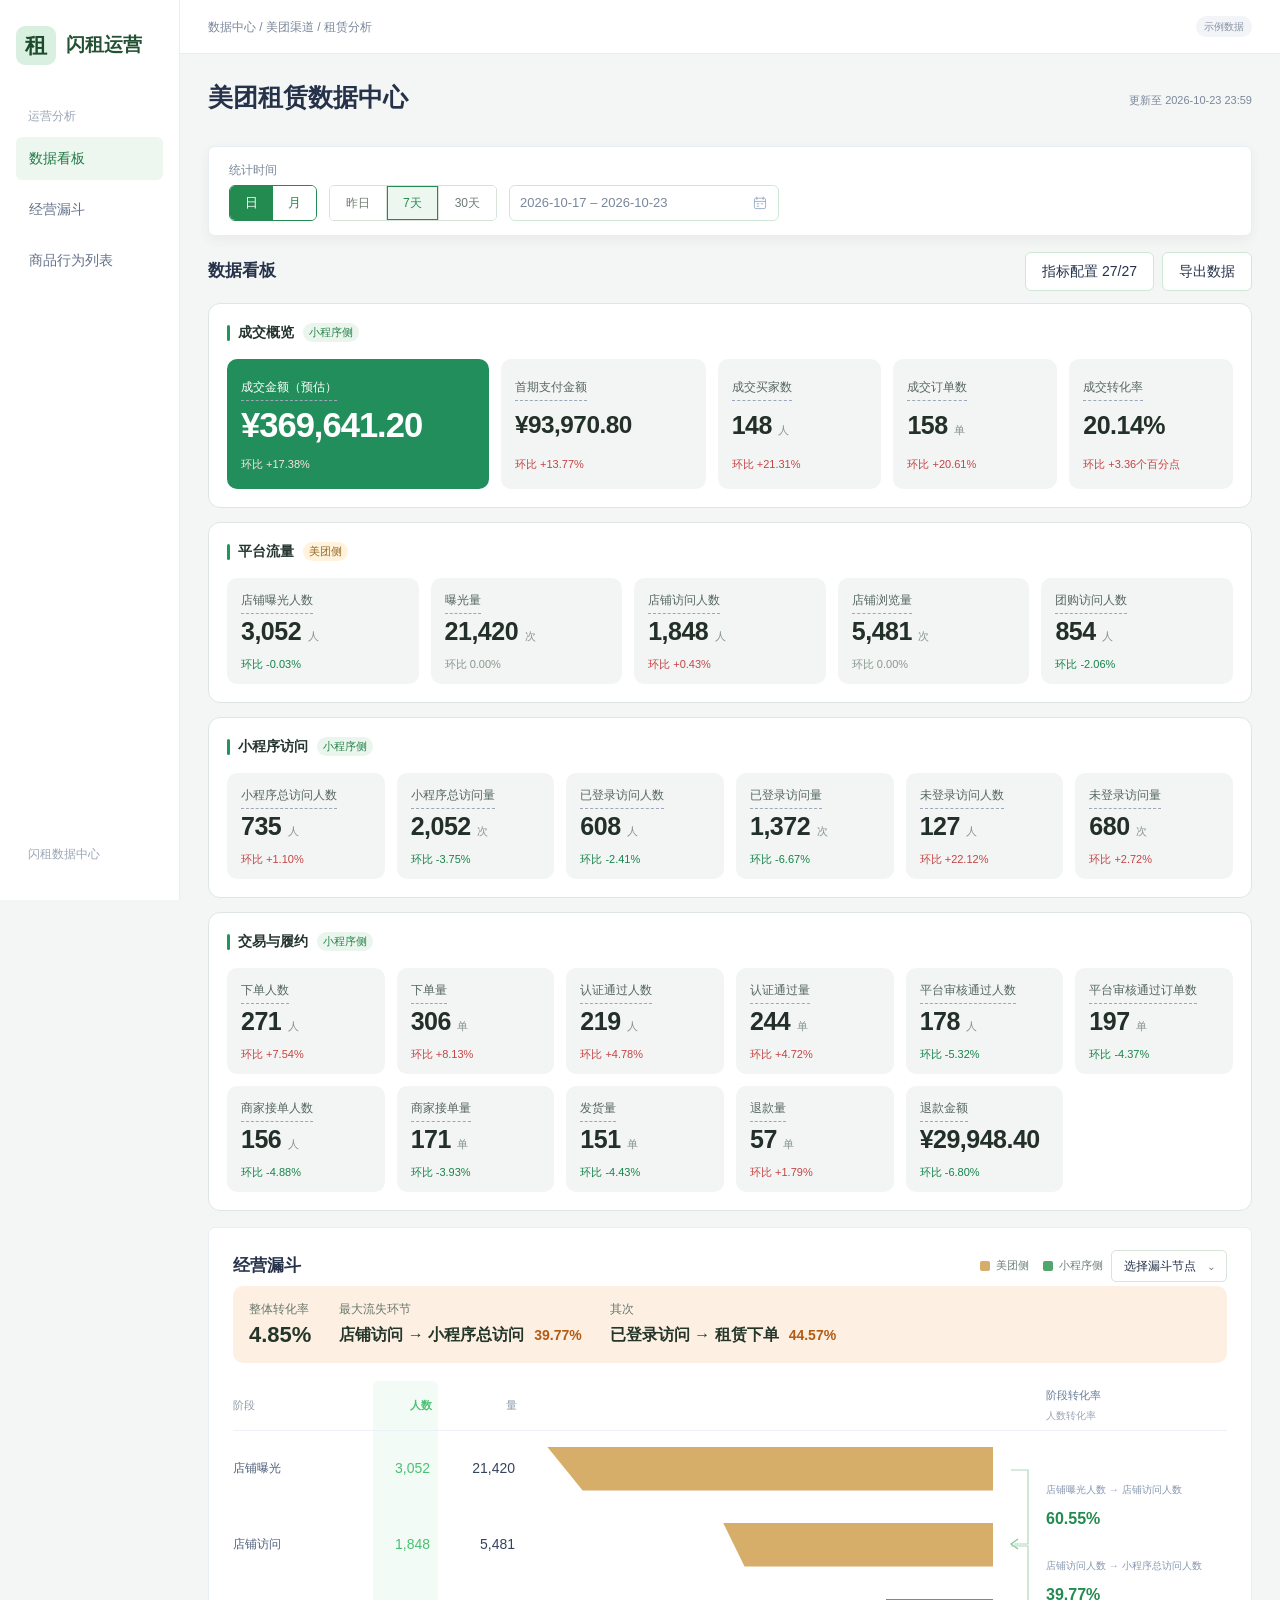
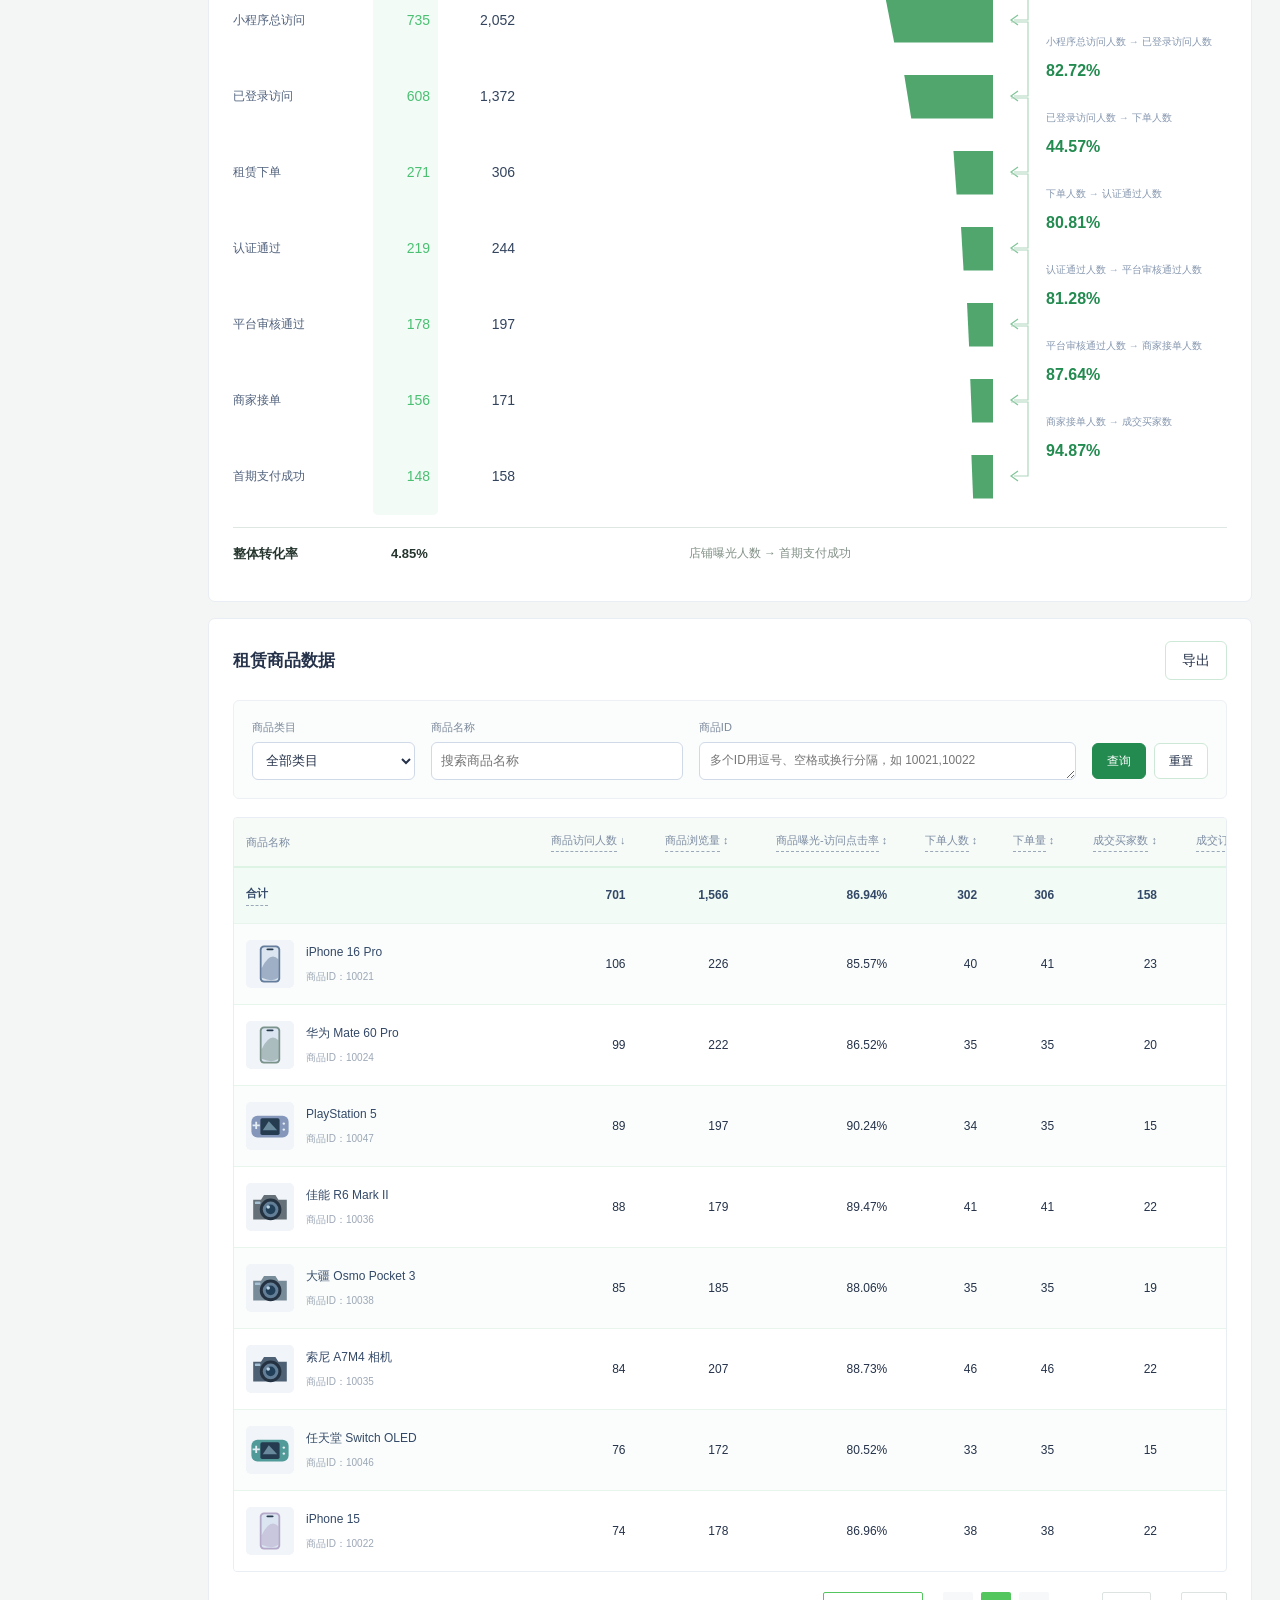
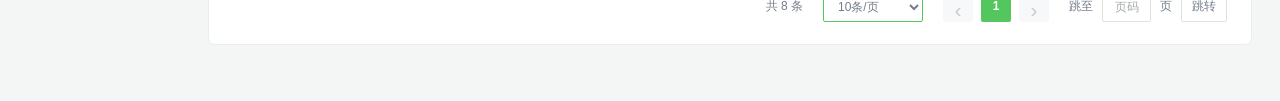
==== commit 6e51389e: "Update rental analytics prototype" ====
--- a/index.html
+++ b/index.html
@@ -310,6 +310,22 @@
 
 #closeDialog{display:grid;place-items:center;width:34px;height:34px;min-height:34px;padding:0;border:0;background:transparent;color:#87958c;font-size:24px;line-height:1;font-weight:400}
 #closeDialog:hover{background:#f0f5f1;color:#238b50}
+
+.product-cell .product-name{display:block;cursor:default}.product-cell .product-name:hover{color:#344968}
+
+/* 环比：上升为红色，下降为绿色。 */
+.period-change.change-up,.dash-metric .period-change.change-up{color:#c44444}
+.period-change.change-down,.dash-metric .period-change.change-down{color:#16834a}
+#overviewGrid .dash-deal .dash-amount .period-change.change-up{color:#ffe3e3}
+#overviewGrid .dash-deal .dash-amount .period-change.change-down{color:#dcffe8}
+
+.config-footer{justify-content:flex-end}
+
+.config-check-all,.config-group-select{display:flex;align-items:center;gap:8px;cursor:pointer}.config-check-all input,.config-group-select input{accent-color:#238b50;width:16px;height:16px;margin:0}.config-check-all #configCount{color:#819087;font-size:12px;margin-left:4px}
+
+.config-group-count{color:#839188;font-size:12px;font-weight:400}.config-options{padding-left:26px}.config-option{display:flex;align-items:center;gap:7px;min-width:0}.config-option label{min-width:0}.config-hint{position:relative;display:inline-grid;place-items:center;flex:none;width:16px;height:16px;border:1px solid #d1dbd5;border-radius:50%;color:#82948a;font-size:11px;line-height:1;cursor:help}.config-hint-text{display:none;position:absolute;z-index:20;left:50%;bottom:calc(100% + 7px);transform:translateX(-50%);width:max-content;max-width:min(270px,65vw);padding:9px 11px;border-radius:6px;background:#244d32;color:white;font-size:12px;line-height:1.6;font-weight:400;white-space:normal;text-align:left;box-shadow:0 4px 14px #244d3225}.config-hint:hover .config-hint-text,.config-hint:focus .config-hint-text{display:block}.config-subgroup{padding:12px 0 0 26px}.config-subgroup summary{cursor:pointer;color:#73847b;font-size:12px;margin-bottom:12px}.config-subgroup .config-options{padding-left:18px}#dialog .dialog-body{overflow:visible}
+
+.config-toolbar #configCount{font-size:14px;color:#718078}.config-toolbar #configCount strong{color:#238b50;font-size:16px;font-weight:650}.config-toolbar>div{gap:8px}.config-toolbar .config-text{font-size:13px}
 
 .prototype-pagination{--pp-green:#54c65e;display:flex;align-items:center;justify-content:flex-end;gap:20px;flex-wrap:wrap;color:#737d8b;font-size:12px;line-height:1.4;padding-top:20px}.prototype-pagination button,.prototype-pagination input,.prototype-pagination select{font:inherit;box-sizing:border-box;border-radius:2px;height:30px;min-height:30px;box-shadow:none;background:#fff;color:#737d8b;border:1px solid #dce3e1;margin:0}.prototype-pagination .pp-size{width:100px;padding:3px 10px;border-color:var(--pp-green);cursor:pointer}.prototype-pagination .pp-pages{display:flex;align-items:center;gap:8px}.prototype-pagination .pp-page,.prototype-pagination .pp-arrow{display:grid;place-items:center;min-width:30px;padding:3px 8px;border:0}.prototype-pagination .pp-arrow{background:#f5f7f9;font-size:21px;font-weight:300}.prototype-pagination .pp-page.is-current{background:var(--pp-green);color:#fff;font-weight:550}.prototype-pagination .pp-page:not(.is-current):hover{background:#edf9ee;color:#38a542}.prototype-pagination .pp-arrow:hover:not(:disabled){background:#edf9ee;color:#38a542}.prototype-pagination button:disabled,.prototype-pagination input:disabled{color:#c5cbd3;background:#f6f8fa;opacity:1;cursor:not-allowed}.prototype-pagination .pp-page.is-current:disabled{background:#e9edf0;color:#a2acb6}.prototype-pagination .pp-jump{display:flex;align-items:center;gap:9px}.prototype-pagination .pp-input{width:49px;text-align:center;padding:4px}.prototype-pagination .pp-jump button{padding:3px 10px}.prototype-pagination .pp-jump button:hover:not(:disabled){background:#f2faf3;border-color:#94d99a}.prototype-pagination .pp-input::placeholder{color:#a2aba9}.prototype-pagination .pp-input[aria-invalid=true]{border-color:#d59358}.prototype-pagination .pp-ellipsis{color:#b0b8c2;padding:0 2px}.prototype-pagination :focus-visible{outline:2px solid #83d68c;outline-offset:2px}.pp-error{color:#b57b44;font-size:11px;line-height:1.5;text-align:right;margin:8px 0 0}.pp-error:empty{display:none}@media(max-width:650px){.prototype-pagination{justify-content:flex-start;gap:12px 16px}.prototype-pagination .pp-jump{margin-left:0}.pp-error{text-align:left}}
 </style></head><body>
@@ -484,8 +500,8 @@
  return result;
 }
 function metricValue(s,i){return !s.labels[i]?'':s.values[i]==null?'—':s.units[i]==='元'?'¥'+money(s.values[i]):fmt(s.values[i])}
-function dealSummary(){const deals=stageRecords(9),rental=rentalRecords();return {firstPayment:deals.reduce((sum,j)=>sum+orderRentalCents(j),0)/100,amount:deals.reduce((sum,j)=>sum+estimatedRentalCents(j),0)/100,rate:pct(unique(deals),unique(rental))}}
-function metricDetails(id){const s=lastFlow.find(x=>x.id===id),extra=id==='deal'?dealSummary():null;showDialog(s.name+' · 指标口径',`<div class="metric-detail-pair">${s.labels.map((l,i)=>`<div><small>${l}</small><strong>${metricValue(s,i)} <em>${s.units[i]}</em></strong></div>`).join('')}${extra?`<div><small>成交金额（预估）</small><strong>¥${money(extra.amount)}</strong></div><div><small>首期支付金额</small><strong>¥${money(extra.firstPayment)}</strong></div><div><small>成交转化率（实测）</small><strong>${extra.rate}</strong></div>`:''}</div><p>${s.unavailable||s.note}</p><p>统计时间：${applied.start} 至 ${applied.end}；来源：${s.source}。</p>${extra?'<p>成交金额（预估）为统计期内成交订单在成交时约定的租金总额，含未来未收租金，不含押金；来源：支付成功流水。按首期支付成功时间汇总所选时间内的首期实付租金，支付流水去重；含主动支付及代扣，不含押金、后续期款，不扣减退款。成交转化率=成交买家数÷已登录访问人数×100%。</p>':''}`)}
+function dealSummary(){const deals=stageRecords(9),visits=journeys.filter(j=>matching(j)&&inRange(j.entry));return {firstPayment:deals.reduce((sum,j)=>sum+orderRentalCents(j),0)/100,amount:deals.reduce((sum,j)=>sum+estimatedRentalCents(j),0)/100,rate:pct(unique(deals),unique(visits))}}
+function metricDetails(id){const s=lastFlow.find(x=>x.id===id),extra=id==='deal'?dealSummary():null;showDialog(s.name+' · 指标口径',`<div class="metric-detail-pair">${s.labels.map((l,i)=>`<div><small>${l}</small><strong>${metricValue(s,i)} <em>${s.units[i]}</em></strong></div>`).join('')}${extra?`<div><small>成交金额（预估）</small><strong>¥${money(extra.amount)}</strong></div><div><small>首期支付金额</small><strong>¥${money(extra.firstPayment)}</strong></div><div><small>成交转化率（实测）</small><strong>${extra.rate}</strong></div>`:''}</div><p>${s.unavailable||s.note}</p><p>统计时间：${applied.start} 至 ${applied.end}；来源：${s.source}。</p>${extra?'<p>成交金额（预估）为统计期内成交订单在成交时约定的租金总额，含未来未收租金，不含押金；来源：支付成功流水。按首期支付成功时间汇总所选时间内的首期实付租金，支付流水去重；含主动支付及代扣，不含押金、后续期款，不扣减退款。当前所选时间内，首期支付成功的去重买家数 ÷ 小程序总访问人数 × 100%。小程序总访问人数为未登录访问人数与已登录访问人数之和。</p>':''}`)}
 function funnelStages(){return funnelNodeOrder.filter(id=>selectedFunnelNodes.has(id)).map(id=>lastFlow.find(s=>s.id===id)).filter(Boolean)}
 function flowRates(){const stages=funnelStages();return stages.slice(1).map((to,i)=>({from:stages[i],to,name:`${funnelNodeNames[stages[i].id]}至${funnelNodeNames[to.id]}比例`}))}
 function flowMetricLabel(s,i=areaMetric){return s.id==='rental'?(i===0?'已登录访问人数':'已登录访问量'):s.labels[i]}
@@ -553,21 +569,29 @@
  {title:'小程序访问',fields:['小程序总访问人数','小程序总访问量','已登录访问人数','已登录访问量','未登录访问人数','未登录访问量']},
  {title:'交易与履约',fields:['下单人数','下单量','认证通过人数','认证通过量','平台审核通过人数','平台审核通过订单数','商家接单人数','商家接单量','发货量','退款量','退款金额']}
 ];
-const allDashboardFields=DASHBOARD_GROUPS.flatMap(g=>g.fields),dashboardStorageKey='rental-dashboard-metrics-v1';
+const allDashboardFields=DASHBOARD_GROUPS.flatMap(g=>g.fields);
 let dashboardFields=new Set(allDashboardFields);
-try{const saved=JSON.parse(localStorage.getItem(dashboardStorageKey));if(Array.isArray(saved)&&saved.some(x=>allDashboardFields.includes(x)))dashboardFields=new Set(saved.filter(x=>allDashboardFields.includes(x)))}catch(e){}
+try{localStorage.removeItem('rental-dashboard-metrics-v1')}catch(e){}
 function configureDashboard(){
  const draft=new Set(dashboardFields);
- function body(){return `<div class="config-toolbar"><span id="configCount"></span><div><button type="button" class="config-text" id="configAll">全选</button><button type="button" class="config-text" id="configReset">重置</button></div></div><div class="config-groups">${DASHBOARD_GROUPS.map(g=>`<section class="config-group"><div class="config-group-title"><strong>${g.title}</strong><button type="button" class="config-text" data-select-group="${g.title}">全选</button></div><div class="config-options">${g.fields.map(label=>`<label><input type="checkbox" data-config-field="${esc(label)}" ${draft.has(label)?'checked':''}><span>${label}</span></label>`).join('')}</div></section>`).join('')}</div>`}
- showDialog('指标配置',body(),'<div class="config-footer"><label><input type="checkbox" id="saveDashboardConfig" checked> 保存为默认配置</label><div><button type="button" id="configCancel">取消</button><button type="button" id="configConfirm" class="primary">确认</button></div></div>');
- const count=()=>{$('#configCount').textContent=`已选 ${draft.size} / ${allDashboardFields.length}`};
- const refresh=()=>{$$('[data-config-field]').forEach(i=>i.checked=draft.has(i.dataset.configField));count()};count();
- $$('#dialog [data-config-field]').forEach(i=>i.onchange=()=>{i.checked?draft.add(i.dataset.configField):draft.delete(i.dataset.configField);count()});
+ const hints={
+  '成交金额（预估）':'当前所选时间内，首期支付成功的订单在成交时约定的租金总额，包含未来未收租金，不含押金。',
+  '首期支付金额':'当前所选时间内首期支付成功的实付金额，包含主动支付和代扣，不含押金及后续期款，不扣减退款。',
+  '成交转化率':'当前所选时间内，首期支付成功的去重买家数 ÷ 小程序总访问人数 × 100%。小程序总访问人数为未登录访问人数与已登录访问人数之和。',
+  '未登录访问人数':'统计期内未关联登录用户ID的访客数，按访客ID去重；访客登录并关联用户ID后计入已登录访问人数。',
+  '退款金额':'所选时间内退款成功的实际退款金额之和。'
+ };
+ const option=label=>`<div class="config-option"><label><input type="checkbox" data-config-field="${esc(label)}" ${draft.has(label)?'checked':''}><span>${label}</span></label>${hints[label]?`<span class="config-hint" tabindex="0" aria-label="${esc(label+'：'+hints[label])}">?<span role="tooltip" class="config-hint-text">${esc(hints[label])}</span></span>`:''}</div>`;
+ function body(){return `<div class="config-toolbar"><span id="configCount"></span><div><button type="button" class="config-text" id="configAll">全选</button></div></div><div class="config-groups">${DASHBOARD_GROUPS.map(g=>`<section class="config-group"><div class="config-group-title"><label class="config-group-select"><input type="checkbox" data-select-group="${esc(g.title)}"><strong>${g.title}</strong><span class="config-group-count" data-group-count="${esc(g.title)}"></span></label></div>${g.title==='小程序访问'?`<div class="config-options">${g.fields.slice(0,2).map(option).join('')}</div><details class="config-subgroup" open><summary>按登录状态 <span id="loginCount"></span></summary><div class="config-options">${g.fields.slice(2).map(option).join('')}</div></details>`:`<div class="config-options">${g.fields.map(option).join('')}</div>`}</section>`).join('')}</div>`}
+
+ showDialog('指标配置',body(),'<div class="config-footer"><div><button type="button" id="configCancel">取消</button><button type="button" id="configConfirm" class="primary">确认</button></div></div>');
+ const count=()=>{$('#configCount').innerHTML=`已选 <strong>${draft.size}</strong> / ${allDashboardFields.length}`};
+ const refresh=()=>{$$('[data-config-field]').forEach(i=>i.checked=draft.has(i.dataset.configField));$$('#dialog [data-select-group]').forEach(i=>{const g=DASHBOARD_GROUPS.find(x=>x.title===i.dataset.selectGroup),n=g.fields.filter(x=>draft.has(x)).length;i.checked=n===g.fields.length;i.indeterminate=n>0&&n<g.fields.length;const label=$$('#dialog [data-group-count]').find(x=>x.dataset.groupCount===g.title);if(label)label.textContent=`${n}/${g.fields.length}`});const login=DASHBOARD_GROUPS.find(g=>g.title==='小程序访问').fields.slice(2);$('#loginCount').textContent=`（${login.filter(x=>draft.has(x)).length}/${login.length}）`;count()};refresh();
+ $$('#dialog [data-config-field]').forEach(i=>i.onchange=()=>{i.checked?draft.add(i.dataset.configField):draft.delete(i.dataset.configField);refresh()});
  $('#configAll').onclick=()=>{allDashboardFields.forEach(x=>draft.add(x));refresh()};
- $('#configReset').onclick=()=>{draft.clear();allDashboardFields.forEach(x=>draft.add(x));refresh()};
- $$('#dialog [data-select-group]').forEach(b=>b.onclick=()=>{const g=DASHBOARD_GROUPS.find(x=>x.title===b.dataset.selectGroup),all=g.fields.every(x=>draft.has(x));g.fields.forEach(x=>all?draft.delete(x):draft.add(x));refresh()});
+ $$('#dialog [data-select-group]').forEach(b=>b.onchange=()=>{const g=DASHBOARD_GROUPS.find(x=>x.title===b.dataset.selectGroup);g.fields.forEach(x=>b.checked?draft.add(x):draft.delete(x));refresh()});
  $('#configCancel').onclick=()=>$('#dialog').close();
- $('#configConfirm').onclick=()=>{if(!draft.size){toast('请至少选择一个指标');return}dashboardFields=new Set(draft);try{if($('#saveDashboardConfig').checked)localStorage.setItem(dashboardStorageKey,JSON.stringify([...draft]));else localStorage.removeItem(dashboardStorageKey)}catch(e){}$('#dialog').close();renderDash()};
+ $('#configConfirm').onclick=()=>{if(!draft.size){toast('请至少选择一个指标');return}dashboardFields=new Set(draft);$('#dialog').close();renderDash()};
 }
 $('#configureDashboard').onclick=configureDashboard;
 function dashboardStages(){return ['deal','exposure','shop','group','miniTotal','rental','unlogged','order','verify','review','accept','ship','refund'].map(id=>lastFlow.find(s=>s.id===id))}
@@ -577,7 +601,7 @@
  function metricButton(s,i){if(!dashboardFields.has(s.labels[i]))return '';return `<button class="dash-metric" data-detail="${s.id}" data-tooltip="${esc(metricTip(s,i))}"><span class="metric-dotted">${s.labels[i]}</span><strong>${metricValue(s,i)} <em>${s.units[i]==='元'?'':s.units[i]}</em></strong>${compareMarkup(s.values[i],previousMetric(s.id,i))}</button>`}
  function group(title,ids,source){if(!ids.some(id=>lookup(id).labels.some(label=>dashboardFields.has(label))))return '';return `<section class="dash-group ${source==='美团侧'?'dash-platform':'dash-operations'}"><div class="dash-group-head"><h3>${title}</h3>${source?`<span class="dash-source ${source==='美团侧'?'platform-badge':'mini-badge'}">${source}</span>`:''}</div><div class="dash-metric-grid">${ids.flatMap(id=>{const item=lookup(id);return item.labels.map((_,i)=>metricButton(item,i))}).join('')}</div></section>`}
  const deal=lookup('deal');
- const extras=[{label:'成交金额（预估）',value:'¥'+money(summary.amount),tip:'来源：租赁成交订单。按成交时间汇总订单成交时约定的租金总额，包含未来未收租金，不含押金。',feature:true,current:summary.amount,prior:lastPrevSummary?.amount},{label:'首期支付金额',value:'¥'+money(summary.firstPayment),tip:'来源：支付成功流水。按首期支付成功时间汇总所选时间内的首期实付租金，支付流水去重；含主动支付及代扣，不含押金、后续期款，不扣减退款。',current:summary.firstPayment,prior:lastPrevSummary?.firstPayment},{label:'成交转化率',value:summary.rate,current:rateNumber(summary.rate),prior:rateNumber(lastPrevSummary?.rate),isRate:true,tip:'当前所选时间内，首期支付成功的去重买家数÷已登录访问的去重用户数×100%。'}];
+ const extras=[{label:'成交金额（预估）',value:'¥'+money(summary.amount),tip:'来源：租赁成交订单。按成交时间汇总订单成交时约定的租金总额，包含未来未收租金，不含押金。',feature:true,current:summary.amount,prior:lastPrevSummary?.amount},{label:'首期支付金额',value:'¥'+money(summary.firstPayment),tip:'来源：支付成功流水。按首期支付成功时间汇总所选时间内的首期实付租金，支付流水去重；含主动支付及代扣，不含押金、后续期款，不扣减退款。',current:summary.firstPayment,prior:lastPrevSummary?.firstPayment},{label:'成交转化率',value:summary.rate,current:rateNumber(summary.rate),prior:rateNumber(lastPrevSummary?.rate),isRate:true,tip:'当前所选时间内，首期支付成功的去重买家数 ÷ 小程序总访问人数 × 100%。小程序总访问人数为未登录访问人数与已登录访问人数之和。'}];
  const dealExtra=m=>!dashboardFields.has(m.label)?'':`<button class="dash-metric ${m.feature?'dash-amount':''}" data-detail="deal" data-tooltip="${esc(m.tip)}"><span class="metric-dotted">${m.label}</span><strong>${m.value}</strong>${compareMarkup(m.current,m.prior,m.isRate)}</button>`;
  $('#overviewGrid').classList.toggle('dashboard-filtered',dashboardFields.size<allDashboardFields.length);
  $('#overviewGrid').innerHTML=`${DASHBOARD_GROUPS[0].fields.some(x=>dashboardFields.has(x))?`<section class="dash-group dash-deal"><div class="dash-group-head"><h3>成交概览</h3><span class="dash-source mini-badge">小程序侧</span></div><div class="dash-metric-grid deal-grid">${dealExtra(extras[0])}${dealExtra(extras[1])}${deal.labels.map((_,i)=>metricButton(deal,i)).join('')}${dealExtra(extras[2])}</div></section>`:''}${group('平台流量',['exposure','shop','group'],'美团侧')}${group('小程序访问',['miniTotal','rental','unlogged'],'小程序侧')}${group('交易与履约',['order','verify','review','accept','ship','refund'],'小程序侧')}`;
@@ -603,9 +627,6 @@
  m.activity=Object.entries(m).some(([k,v])=>k.endsWith('Raw')&&v>0);return m;
 }
 function visibleProducts(){return productDefs.filter(p=>selectedProduct(p,productApplied)).map(metricsFor).filter(m=>m.activity)}
-function productFunnel(id){const p=productDefs.find(x=>x.id===id),m=metricsFor(p),conversion=pct(m.dealUv,m.browseUv);
- showDialog(p.name+' · 租赁商品数据',`<div class="detail-product-head"><img src="${productImage(p)}" width="48" height="48" alt="商品示意图"><div><strong>${esc(p.name)}</strong><small>商品ID：${p.id} · ${productApplied.start} 至 ${productApplied.end}</small></div></div><h3 class="detail-section-title">成交数据</h3><div class="detail-metrics deal-metrics"><div><span>成交买家数</span><strong>${fmt(m.dealUv)}</strong></div><div><span>成交订单数</span><strong>${fmt(m.dealRaw)}</strong></div><div class="detail-amount-feature" title="统计期内成交订单在成交时约定的租金总额，包含未来未收租金，不含押金"><span>成交金额（预估）</span><strong>¥${money(m.amount)}</strong></div><div title="成交买家数 ÷ 商品访问人数 × 100%"><span>商品访问-成交转化率</span><strong>${conversion}</strong><small>访问 → 成交</small></div></div><p class="detail-formula">商品访问-成交转化率 = 成交人数 ÷ 商品访问人数 × 100%。</p><h3 class="detail-section-title">访问与下单</h3><div class="detail-metrics"><div><span>商品访问人数</span><strong>${fmt(m.browseUv)}</strong></div><div><span>商品浏览量</span><strong>${fmt(m.browseRaw)}</strong></div><div><span>下单人数</span><strong>${fmt(m.orderUv)}</strong></div><div><span>下单量</span><strong>${fmt(m.orderRaw)}</strong></div></div>`)
-}
 function productTotals(rows){
  const total={};COLS.forEach(([key])=>{if(!['ctr','dealRate'].includes(key))total[key]=rows.reduce((sum,m)=>sum+(m[key]||0),0)});
  total.exposureUv=rows.reduce((sum,m)=>sum+m.exposureUv,0);
@@ -636,10 +657,9 @@
  const rows=visibleProducts();
  rows.sort((a,b)=>((a[sortKey]??-1)-(b[sortKey]??-1))*sortDir||a.p.id.localeCompare(b.p.id));lastTable=rows;
  const size=pageSize,maxPage=Math.max(1,Math.ceil(rows.length/size));page=Math.min(page,maxPage);const cols=COLS.filter(([key])=>!hidden.has(key));
- $('#tableWrap').innerHTML=rows.length?`<table><thead><tr><th>商品名称</th>${cols.map(([key,label])=>`<th class="${key==='amount'?'amount-column':''}"><button data-sort="${key}" data-tooltip="${esc(productMetricTip(key))}" aria-label="按${label}排序"><span class="metric-dotted">${label}</span> ${sortKey===key?(sortDir===-1?'↓':'↑'):'↕'}</button></th>`).join('')}</tr></thead><tbody><tr class="product-total"><th scope="row"><span title="当前筛选下全部商品的各行数值求和，含所有分页；人数未跨商品去重。比率按合计分子÷合计分母重算。" class="metric-dotted">合计</span></th>${cols.map(([key])=>`<td class="${key==='amount'?'amount-column':''}" data-tooltip="${esc(productMetricTip(key,true))}">${productValue(productTotals(rows),key)}</td>`).join('')}</tr>${rows.slice((page-1)*size,page*size).map(m=>`<tr><td><div class="product-cell"><img src="${productImage(m.p)}" alt="${esc(m.p.name)}示意图" width="48" height="48"><div><button class="product-name" data-product="${m.p.id}">${esc(m.p.name)}</button><div class="product-id">商品ID：${m.p.id}</div></div></div></td>${cols.map(([key])=>`<td class="${key==='amount'?'amount-column':''}" data-tooltip="${esc(productMetricTip(key))}">${productValue(m,key)}</td>`).join('')}</tr>`).join('')}</tbody></table>`:'<div class="empty">没有符合条件的示例数据。<br>可调整商品筛选条件。</div>';
+ $('#tableWrap').innerHTML=rows.length?`<table><thead><tr><th>商品名称</th>${cols.map(([key,label])=>`<th class="${key==='amount'?'amount-column':''}"><button data-sort="${key}" data-tooltip="${esc(productMetricTip(key))}" aria-label="按${label}排序"><span class="metric-dotted">${label}</span> ${sortKey===key?(sortDir===-1?'↓':'↑'):'↕'}</button></th>`).join('')}</tr></thead><tbody><tr class="product-total"><th scope="row"><span title="当前筛选下全部商品的各行数值求和，含所有分页；人数未跨商品去重。比率按合计分子÷合计分母重算。" class="metric-dotted">合计</span></th>${cols.map(([key])=>`<td class="${key==='amount'?'amount-column':''}" data-tooltip="${esc(productMetricTip(key,true))}">${productValue(productTotals(rows),key)}</td>`).join('')}</tr>${rows.slice((page-1)*size,page*size).map(m=>`<tr><td><div class="product-cell"><img src="${productImage(m.p)}" alt="${esc(m.p.name)}示意图" width="48" height="48"><div><span class="product-name">${esc(m.p.name)}</span><div class="product-id">商品ID：${m.p.id}</div></div></div></td>${cols.map(([key])=>`<td class="${key==='amount'?'amount-column':''}" data-tooltip="${esc(productMetricTip(key))}">${productValue(m,key)}</td>`).join('')}</tr>`).join('')}</tbody></table>`:'<div class="empty">没有符合条件的示例数据。<br>可调整商品筛选条件。</div>';
  productPager.setState({total:rows.length,page,pageSize});
  $$('[data-sort]').forEach(b=>b.onclick=()=>{if(sortKey===b.dataset.sort)sortDir*=-1;else{sortKey=b.dataset.sort;sortDir=-1}renderTable()});
- $$('[data-product]').forEach(b=>b.onclick=()=>productFunnel(b.dataset.product));
  bindMetricTips();
 }
 function parseIds(value){return [...new Set(value.trim().split(/[\s,，;；、]+/).filter(Boolean).map(id=>id.replace(/^SPU-/i,'')))]}
@@ -713,9 +733,9 @@
 }
 $('#exportDashboard').onclick=()=>downloadExcel(`数据看板与漏斗_${applied.start}_${applied.end}_示例`,reportRows());
 const helps={
- products:['商品指标口径','<p>访问与浏览统计授权登录后的租赁商品行为。商品访问人数按用户去重，浏览量按页面展示事件累加。</p><p>成交金额（预估）为统计期内成交订单在成交时约定的租金总额，包含未来未收租金，不含押金。商品访问-成交转化率=该商品成交买家数÷商品访问人数×100%。</p><p>全局时间联动看板、漏斗和商品数据；商品类目、名称及商品ID筛选用于列表、详情与商品导出。多个商品ID按或匹配、类目名称按且匹配；每件商品内按用户去重。</p><p>商品曝光-访问点击率=曝光用户中点击进入商品的去重人数÷商品曝光人数×100%；商品访问-成交转化率=成交人数÷商品访问人数。合计为当前筛选全部商品各行求和，包含所有分页；人数未跨商品去重，比率用合计分子÷合计分母重算。</p>'],
+ products:['商品指标口径','<p>访问与浏览统计授权登录后的租赁商品行为。商品访问人数按用户去重，浏览量按页面展示事件累加。</p><p>成交金额（预估）为统计期内成交订单在成交时约定的租金总额，包含未来未收租金，不含押金。商品访问-成交转化率=该商品成交买家数÷商品访问人数×100%。</p><p>全局时间联动看板、漏斗和商品数据；商品类目、名称及商品ID筛选用于列表与商品导出。多个商品ID按或匹配、类目名称按且匹配；每件商品内按用户去重。</p><p>商品曝光-访问点击率=曝光用户中点击进入商品的去重人数÷商品曝光人数×100%；商品访问-成交转化率=成交人数÷商品访问人数。合计为当前筛选全部商品各行求和，包含所有分页；人数未跨商品去重，比率用合计分子÷合计分母重算。</p>'],
  funnel:['漏斗与宽度计算','<p>按需选择店铺曝光、店铺访问、小程序访问、已登录访问、下单、认证通过、平台审核通过、商家接单及首期支付成功等节点，按业务顺序展示。小程序访问包含已登录与未登录，人数按统计期内是否关联登录用户ID分组，访问量按行为发生时的登录状态统计。人数按访客去重；量按事件或订单统计。</p><p>每层宽度=当前层所选指标÷各层所选指标最大值×绘图区宽度。0值宽度为0，缺失显示“—”。</p><p>阶段转化率=下一步指标÷上一步指标×100%。人数按各节点的用户分别去重，量按各节点的访问事件或订单统计；取当前所选时间内的数据。</p>'],
- dashboard:['数据来源与统计口径','<p>店铺曝光、访问与浏览来源于美团平台；团购访问人数来源于美团后台团购报表；小程序访问与浏览来源于已登录及未登录行为事件；下单与成交来源于租赁订单。</p><p>小程序访问人数按统计期内是否关联登录用户ID分组去重，访问量按行为发生时的登录状态统计；浏览量按事件累加，订单数按订单ID去重。</p><p>成交金额（预估）=统计期内成交订单在成交时约定的租金总额之和，包含未来未收租金，不含押金；来源：支付成功流水。按首期支付成功时间汇总所选时间内的首期实付租金，支付流水去重；含主动支付及代扣，不含押金、后续期款，不扣减退款。成交转化率=成交买家数÷已登录访问人数×100%。</p>']};
+ dashboard:['数据来源与统计口径','<p>店铺曝光、访问与浏览来源于美团平台；团购访问人数来源于美团后台团购报表；小程序访问与浏览来源于已登录及未登录行为事件；下单与成交来源于租赁订单。</p><p>小程序访问人数按统计期内是否关联登录用户ID分组去重，访问量按行为发生时的登录状态统计；浏览量按事件累加，订单数按订单ID去重。</p><p>成交金额（预估）=统计期内成交订单在成交时约定的租金总额之和，包含未来未收租金，不含押金；来源：支付成功流水。按首期支付成功时间汇总所选时间内的首期实付租金，支付流水去重；含主动支付及代扣，不含押金、后续期款，不扣减退款。当前所选时间内，首期支付成功的去重买家数 ÷ 小程序总访问人数 × 100%。小程序总访问人数为未登录访问人数与已登录访问人数之和。</p>']};
 function bindHelp(){$$('[data-help]').forEach(b=>b.onclick=()=>{const [t,h]=helps[b.dataset.help];showDialog(t,h)})}
 $$('.sidebar nav a').forEach(a=>a.onclick=()=>{$$('.sidebar nav a').forEach(x=>x.classList.toggle('active',x===a))});
 const obs=new IntersectionObserver(entries=>{for(const e of entries)if(e.isIntersecting)$$('.sidebar nav a').forEach(a=>a.classList.toggle('active',a.hash==='#'+e.target.id))},{rootMargin:'-10% 0px -60% 0px'});['dashboard','funnel','products'].forEach(id=>obs.observe($('#'+id)));
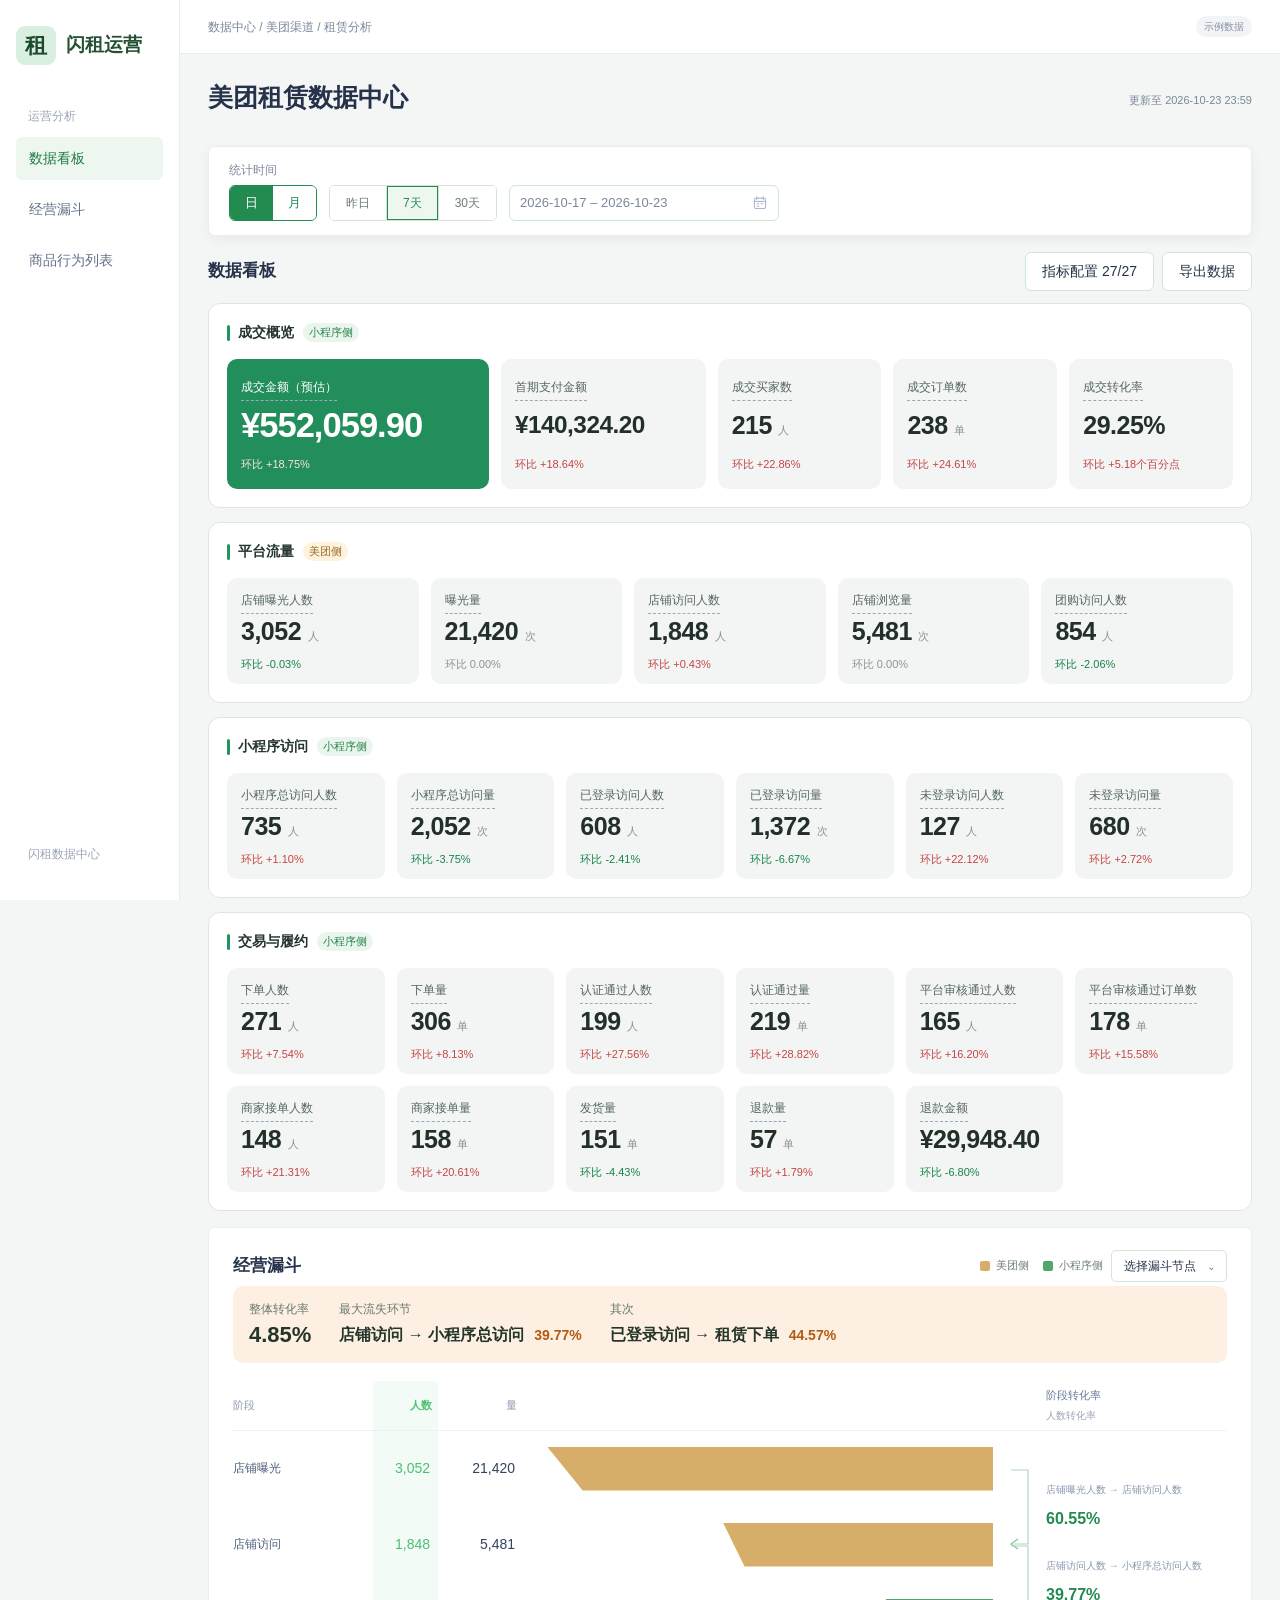
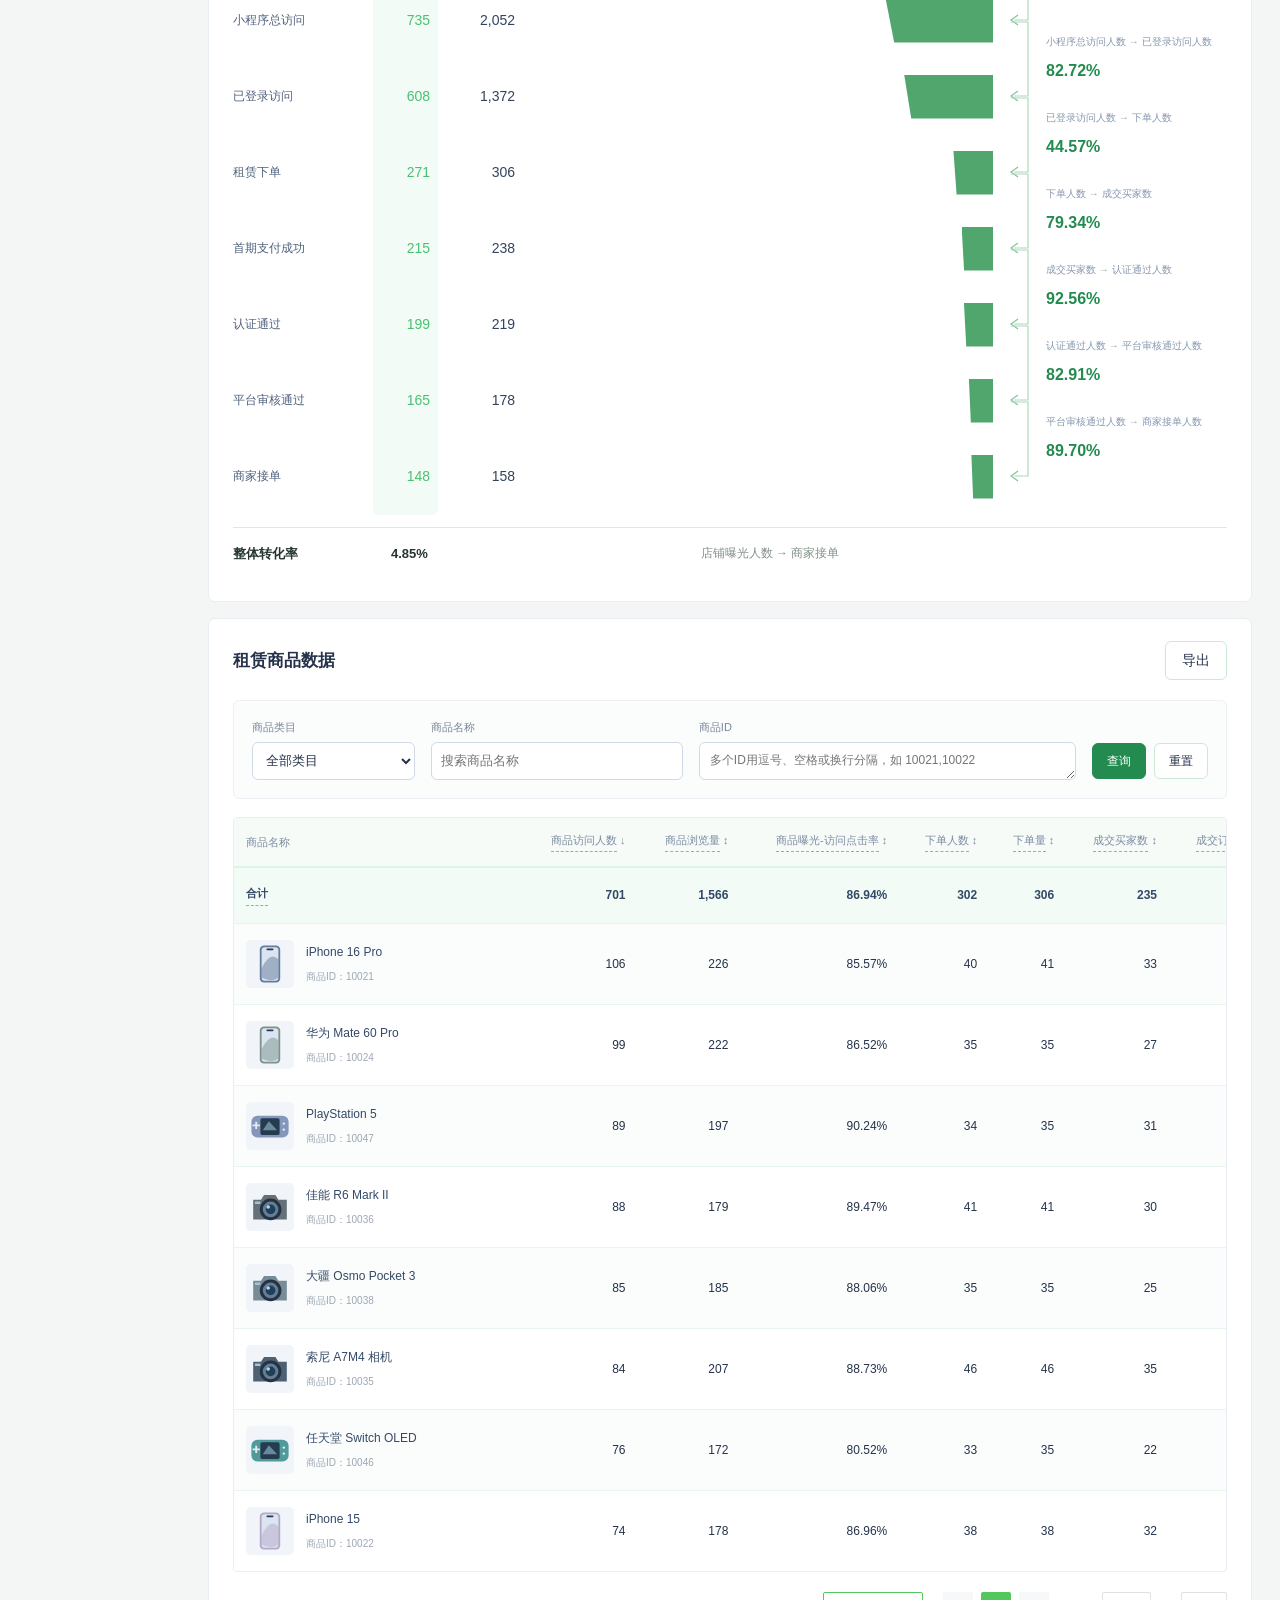
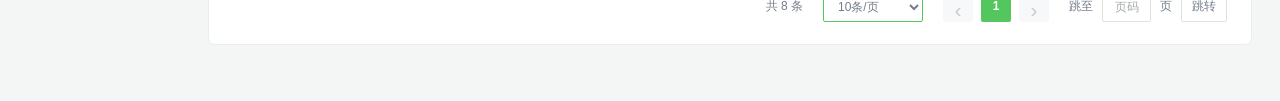
==== commit e0dfb44a: "Move first payment before verification in rental funnel" ====
--- a/index.html
+++ b/index.html
@@ -419,8 +419,8 @@
 let applied={...baseScope,start:'2026-10-17',end:'2026-10-23',ids:[]};
 let productApplied={...applied,ids:[]};
 let areaMetric=0;
-const funnelNodeOrder=['exposure','shop','miniTotal','rental','order','verify','review','accept','deal'];
-let selectedFunnelNodes=new Set(['exposure','shop','miniTotal','rental','order','verify','deal','review','accept']);
+const funnelNodeOrder=['exposure','shop','miniTotal','rental','order','deal','verify','review','accept'];
+let selectedFunnelNodes=new Set(['exposure','shop','miniTotal','rental','order','deal','verify','review','accept']);
 const funnelNodeNames={exposure:'店铺曝光',shop:'店铺访问',miniTotal:'小程序总访问',rental:'已登录访问',order:'租赁下单',verify:'认证通过',deal:'首期支付成功',review:'平台审核通过',accept:'商家接单'};
 let sortKey='browseUv',sortDir=-1,page=1,pageSize=10;
 let hidden=new Set(),lastFlow=[],lastTable=[],globalPicker,productPager,lastPrevFlow=null,lastPrevSummary=null;
@@ -457,10 +457,11 @@
 function showDialog(title,body,footer=''){const d=$('#dialog');$('#dialogTitle').textContent=title;$('#dialogBody').innerHTML=body;$('#dialogFooter').innerHTML=footer||'<button class="primary" id="dialogDone">知道了</button>';if(!d.open)d.showModal();$('#dialogDone')?.addEventListener('click',()=>d.close())}
 $('#closeDialog').onclick=()=>$('#dialog').close();$('#dialog').addEventListener('click',e=>{if(e.target===$('#dialog')){const r=e.target.getBoundingClientRect();if(e.clientX<r.left||e.clientX>r.right||e.clientY<r.top||e.clientY>r.bottom)e.target.close()}});
 function depositPassed(j){return j.depth>=7&&hash(j.k+1200)<.90}
-function verificationPassed(j){return depositPassed(j)&&hash(j.k+1210)<.90}
+function firstPaymentSucceeded(j){return j.depth>=9&&depositPassed(j)}
+function verificationPassed(j){return firstPaymentSucceeded(j)&&hash(j.k+1210)<.90}
 function platformPassed(j){return verificationPassed(j)&&hash(j.k+1250)<.83}
 function merchantAccepted(j){return platformPassed(j)&&hash(j.k+1220)<.85}
-function stageRecords(stage,range=applied,pid=null){return journeys.filter(j=>matching(j,range)&&(!pid||j.p.id===pid)&&j.depth>=stage&&(stage!==9||merchantAccepted(j))&&inRange(j.times[stage],range))}
+function stageRecords(stage,range=applied,pid=null){return journeys.filter(j=>matching(j,range)&&(!pid||j.p.id===pid)&&j.depth>=stage&&(stage!==9||firstPaymentSucceeded(j))&&inRange(j.times[stage],range))}
 function loggedInRange(j,range=applied){return j.login?inRange(j.entry,range):j.success&&inRange(j.times[3],range)}
 function rentalRecords(range=applied,pid=null){return journeys.filter(j=>matching(j,range)&&(!pid||j.p.id===pid)&&inRange(j.entry,range)&&loggedInRange(j,range))}
 function rentalViews(records){return records.reduce((n,j)=>n+(j.depth>=1?j.raw[1]:1),0)}
@@ -477,8 +478,8 @@
  const shopUv=visitIds.size,shopPv=platformJs.length*4+Math.floor(platformJs.length*.35),rentUv=unique(rental);
  const candidates=journeys.filter(j=>matching(j)&&j.depth>=7);
  const activity=(offset,threshold,days)=>candidates.filter(j=>hash(j.k+offset)<threshold&&inRange(j.times[7]+Math.floor(hash(j.k+offset+1)*days)*DAY));
- const verify=candidates.filter(j=>verificationPassed(j)&&inRange(j.times[7]+20*60000));
- const reviewedAll=candidates.filter(platformPassed),reviewTime=j=>j.times[7]+3600000,reviewed=reviewedAll.filter(j=>inRange(reviewTime(j)));
+ const verify=candidates.filter(j=>verificationPassed(j)&&inRange(j.times[9]+20*60000));
+ const reviewedAll=candidates.filter(platformPassed),reviewTime=j=>j.times[9]+3600000,reviewed=reviewedAll.filter(j=>inRange(reviewTime(j)));
  const accepted=reviewedAll.filter(j=>merchantAccepted(j)&&inRange(reviewTime(j)+3600000)),shipped=activity(1230,.52,3),refunded=activity(1240,.18,4);
 
  const result=[
@@ -491,7 +492,7 @@
  {id:'miniTotal',level:'03',name:'小程序总访问',source:'小程序访问事件',labels:['小程序总访问人数','小程序总访问量'],values:[unique(visits),totalPv],units:['人','次'],note:'统计期内来自租赁入口的小程序访问，包含已登录和未登录；人数按匿名访客与账号关联后去重。'},
  {id:'unlogged',level:'',name:'未登录访问',source:'小程序访问事件',labels:['未登录访问人数','未登录访问量'],values:[unloggedIds.size,totalPv-rentPv],units:['人','次'],note:'统计期内未关联登录用户ID的访客数，按访客ID去重；访客登录并关联用户ID后计入已登录访问人数。访问量按访问时未登录的行为统计。'},
  {id:'verify',level:'',name:'认证通过',source:'认证服务结果',labels:['认证通过人数','认证通过量'],values:[unique(verify),verify.length],units:['人','单'],note:'按认证通过时间统计，人数按用户去重，量按认证通过的订单ID去重。'},
- {id:'review',level:'',name:'平台审核通过',source:'平台审核记录',labels:['平台审核通过人数','平台审核通过订单数'],values:[unique(reviewed),reviewed.length],units:['人','单'],note:'统计期内平台审核通过的去重用户数和订单数；平台审核发生在商家接单和支付之前。'},
+ {id:'review',level:'',name:'平台审核通过',source:'平台审核记录',labels:['平台审核通过人数','平台审核通过订单数'],values:[unique(reviewed),reviewed.length],units:['人','单'],note:'统计期内平台审核通过的去重用户数和订单数；平台审核发生在认证通过之后、商家接单之前。'},
  {id:'accept',level:'',name:'商家接单',source:'租赁订单状态记录',labels:['商家接单人数','商家接单量'],values:[unique(accepted),accepted.length],units:['人','单'],note:'统计期内商家评审通过并接单的订单数及对应用户数，分别按订单ID和用户去重。'},
  {id:'ship',level:'',name:'发货',source:'物流发货记录',labels:['发货量'],values:[shipped.length],units:['单'],note:'统计期内至少发生一次发货的订单数，按订单ID去重。'},
  {id:'refund',level:'',name:'退款',source:'退款记录',labels:['退款量','退款金额'],values:[refunded.length,refunded.reduce((n,j)=>n+orderRentalCents(j),0)/100],units:['单','元'],note:'退款量按统计期内退款成功的订单ID去重；退款金额按退款成功时间累计实际退款金额。'},
@@ -616,7 +617,7 @@
  return 'data:image/svg+xml;charset=utf-8,'+encodeURIComponent(`<svg xmlns="http://www.w3.org/2000/svg" width="80" height="80" viewBox="0 0 80 80"><rect width="80" height="80" rx="8" fill="#f1f4f8"/>${device}</svg>`);
 }
 function metricsFor(p){const js=journeys.filter(j=>j.p.id===p.id&&matching(j,productApplied)),m={p};
- const get=s=>js.filter(j=>j.depth>=s&&(s!==9||merchantAccepted(j))&&inRange(j.times[s],productApplied));
+ const get=s=>js.filter(j=>j.depth>=s&&(s!==9||firstPaymentSucceeded(j))&&inRange(j.times[s],productApplied));
  const pair=(name,rs,raw)=>{m[name+'Uv']=unique(rs);m[name+'Raw']=rs.reduce((n,j)=>n+raw(j),0)};
  const exposures=js.filter(j=>(j.login||j.success)&&!j.direct&&inRange(j.login?j.entry:j.times[4],productApplied));
  pair('exposure',exposures,()=>1);
@@ -734,7 +735,7 @@
 $('#exportDashboard').onclick=()=>downloadExcel(`数据看板与漏斗_${applied.start}_${applied.end}_示例`,reportRows());
 const helps={
  products:['商品指标口径','<p>访问与浏览统计授权登录后的租赁商品行为。商品访问人数按用户去重，浏览量按页面展示事件累加。</p><p>成交金额（预估）为统计期内成交订单在成交时约定的租金总额，包含未来未收租金，不含押金。商品访问-成交转化率=该商品成交买家数÷商品访问人数×100%。</p><p>全局时间联动看板、漏斗和商品数据；商品类目、名称及商品ID筛选用于列表与商品导出。多个商品ID按或匹配、类目名称按且匹配；每件商品内按用户去重。</p><p>商品曝光-访问点击率=曝光用户中点击进入商品的去重人数÷商品曝光人数×100%；商品访问-成交转化率=成交人数÷商品访问人数。合计为当前筛选全部商品各行求和，包含所有分页；人数未跨商品去重，比率用合计分子÷合计分母重算。</p>'],
- funnel:['漏斗与宽度计算','<p>按需选择店铺曝光、店铺访问、小程序访问、已登录访问、下单、认证通过、平台审核通过、商家接单及首期支付成功等节点，按业务顺序展示。小程序访问包含已登录与未登录，人数按统计期内是否关联登录用户ID分组，访问量按行为发生时的登录状态统计。人数按访客去重；量按事件或订单统计。</p><p>每层宽度=当前层所选指标÷各层所选指标最大值×绘图区宽度。0值宽度为0，缺失显示“—”。</p><p>阶段转化率=下一步指标÷上一步指标×100%。人数按各节点的用户分别去重，量按各节点的访问事件或订单统计；取当前所选时间内的数据。</p>'],
+ funnel:['漏斗与宽度计算','<p>按需选择店铺曝光、店铺访问、小程序访问、已登录访问、下单、首期支付成功、认证通过、平台审核通过及商家接单等节点，按业务顺序展示。小程序访问包含已登录与未登录，人数按统计期内是否关联登录用户ID分组，访问量按行为发生时的登录状态统计。人数按访客去重；量按事件或订单统计。</p><p>每层宽度=当前层所选指标÷各层所选指标最大值×绘图区宽度。0值宽度为0，缺失显示“—”。</p><p>阶段转化率=下一步指标÷上一步指标×100%。人数按各节点的用户分别去重，量按各节点的访问事件或订单统计；取当前所选时间内的数据。</p>'],
  dashboard:['数据来源与统计口径','<p>店铺曝光、访问与浏览来源于美团平台；团购访问人数来源于美团后台团购报表；小程序访问与浏览来源于已登录及未登录行为事件；下单与成交来源于租赁订单。</p><p>小程序访问人数按统计期内是否关联登录用户ID分组去重，访问量按行为发生时的登录状态统计；浏览量按事件累加，订单数按订单ID去重。</p><p>成交金额（预估）=统计期内成交订单在成交时约定的租金总额之和，包含未来未收租金，不含押金；来源：支付成功流水。按首期支付成功时间汇总所选时间内的首期实付租金，支付流水去重；含主动支付及代扣，不含押金、后续期款，不扣减退款。当前所选时间内，首期支付成功的去重买家数 ÷ 小程序总访问人数 × 100%。小程序总访问人数为未登录访问人数与已登录访问人数之和。</p>']};
 function bindHelp(){$$('[data-help]').forEach(b=>b.onclick=()=>{const [t,h]=helps[b.dataset.help];showDialog(t,h)})}
 $$('.sidebar nav a').forEach(a=>a.onclick=()=>{$$('.sidebar nav a').forEach(x=>x.classList.toggle('active',x===a))});
